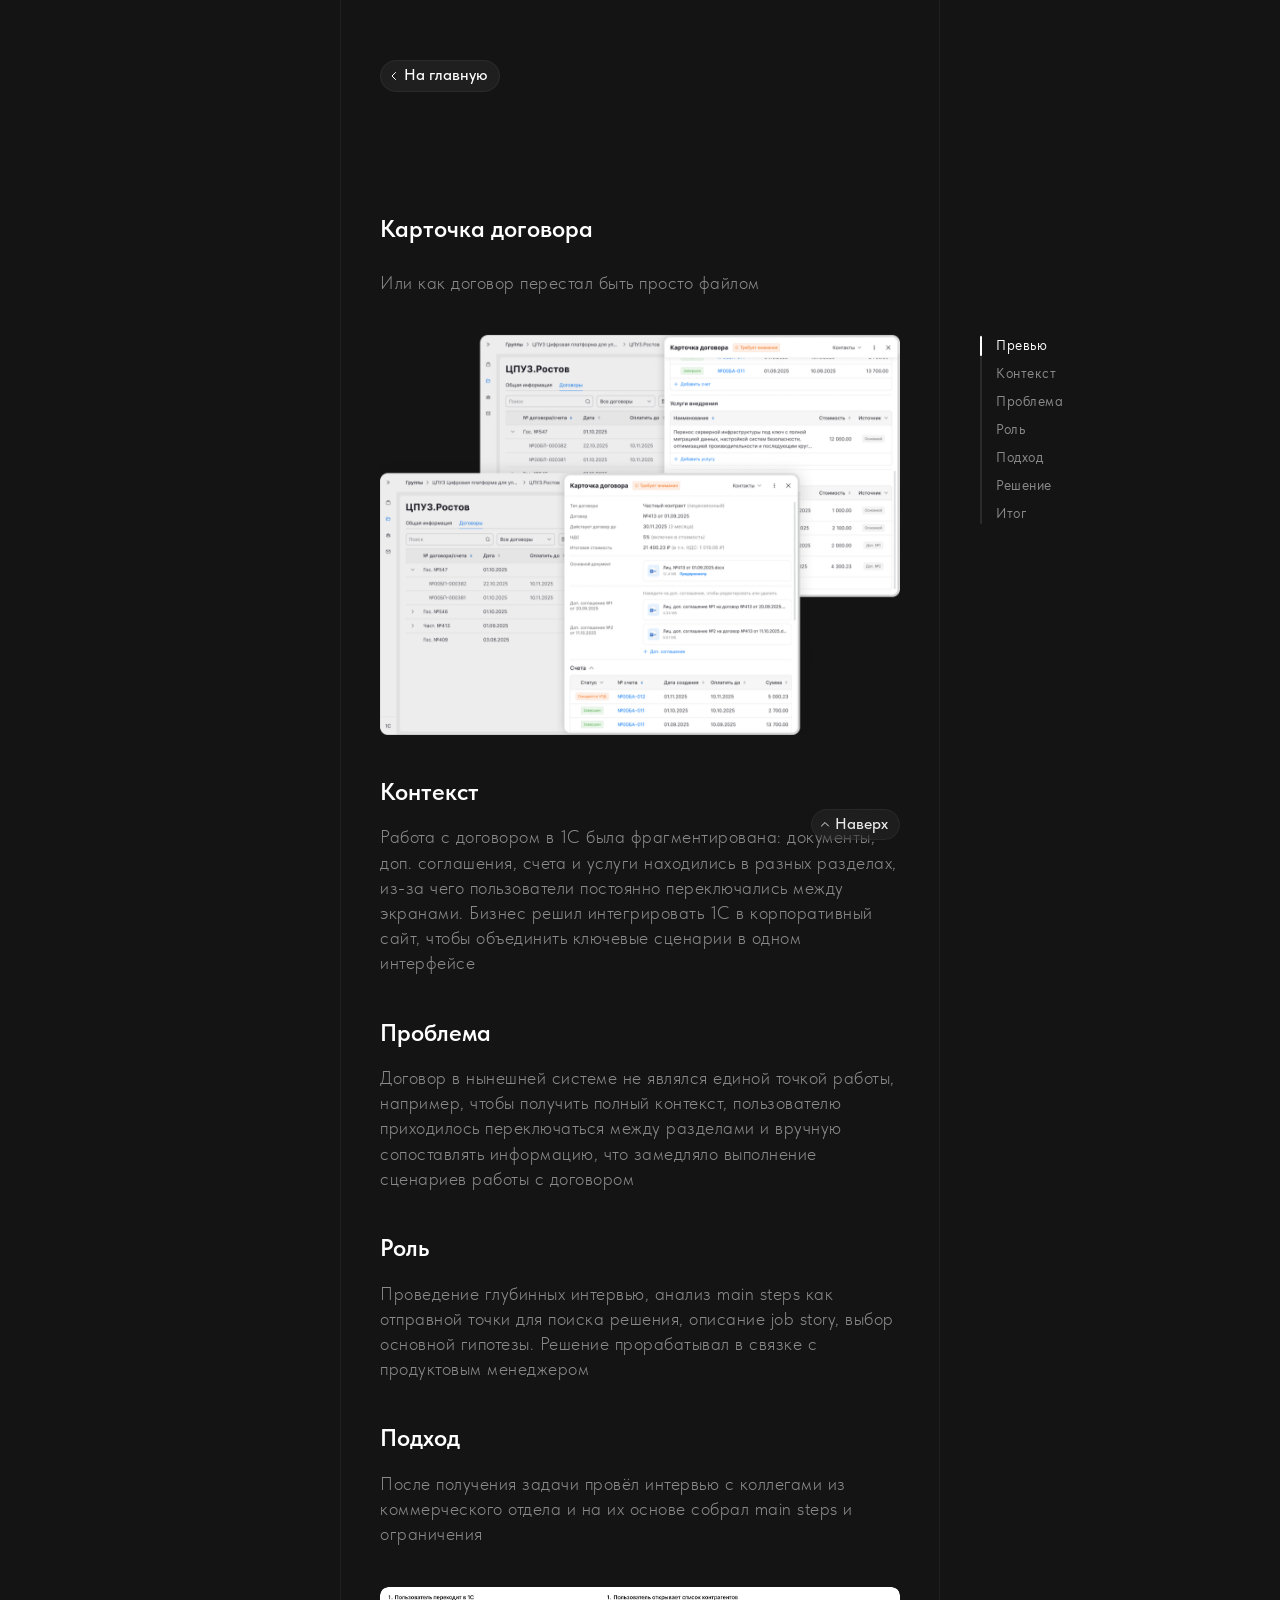
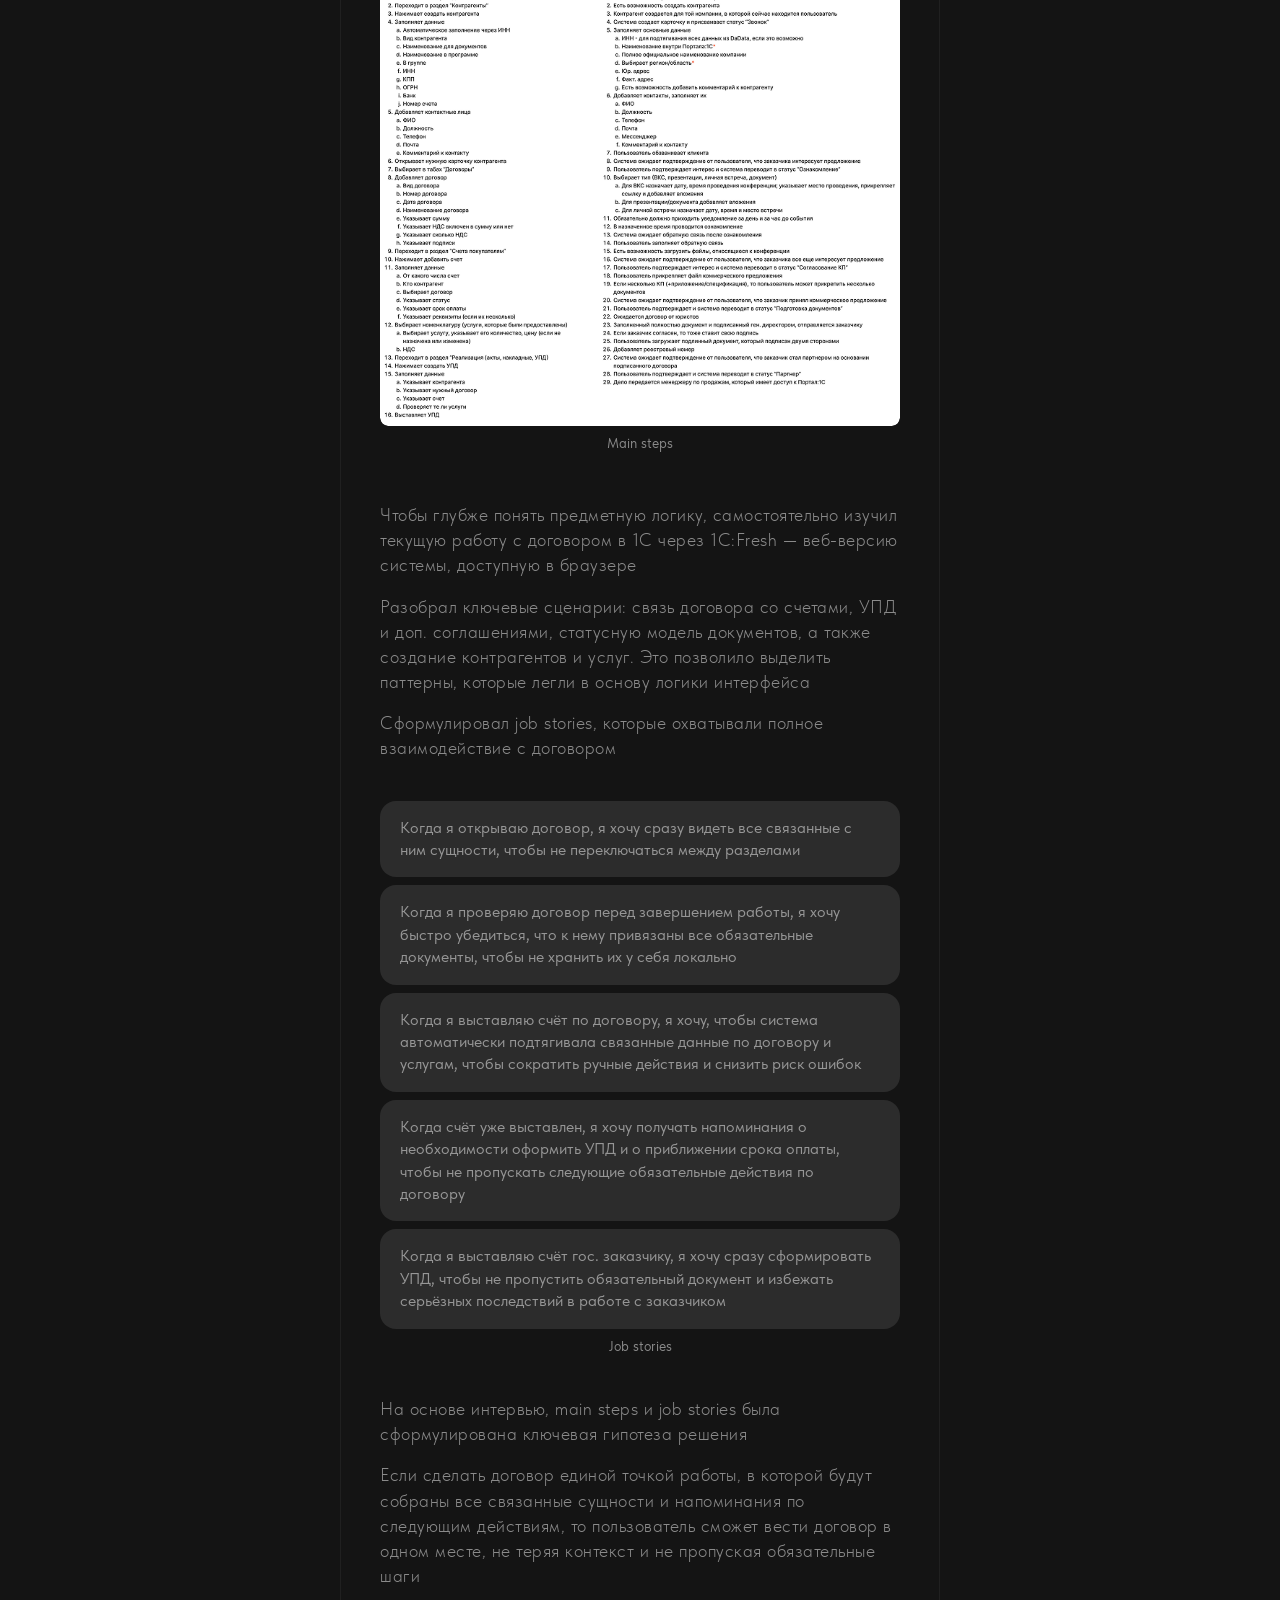
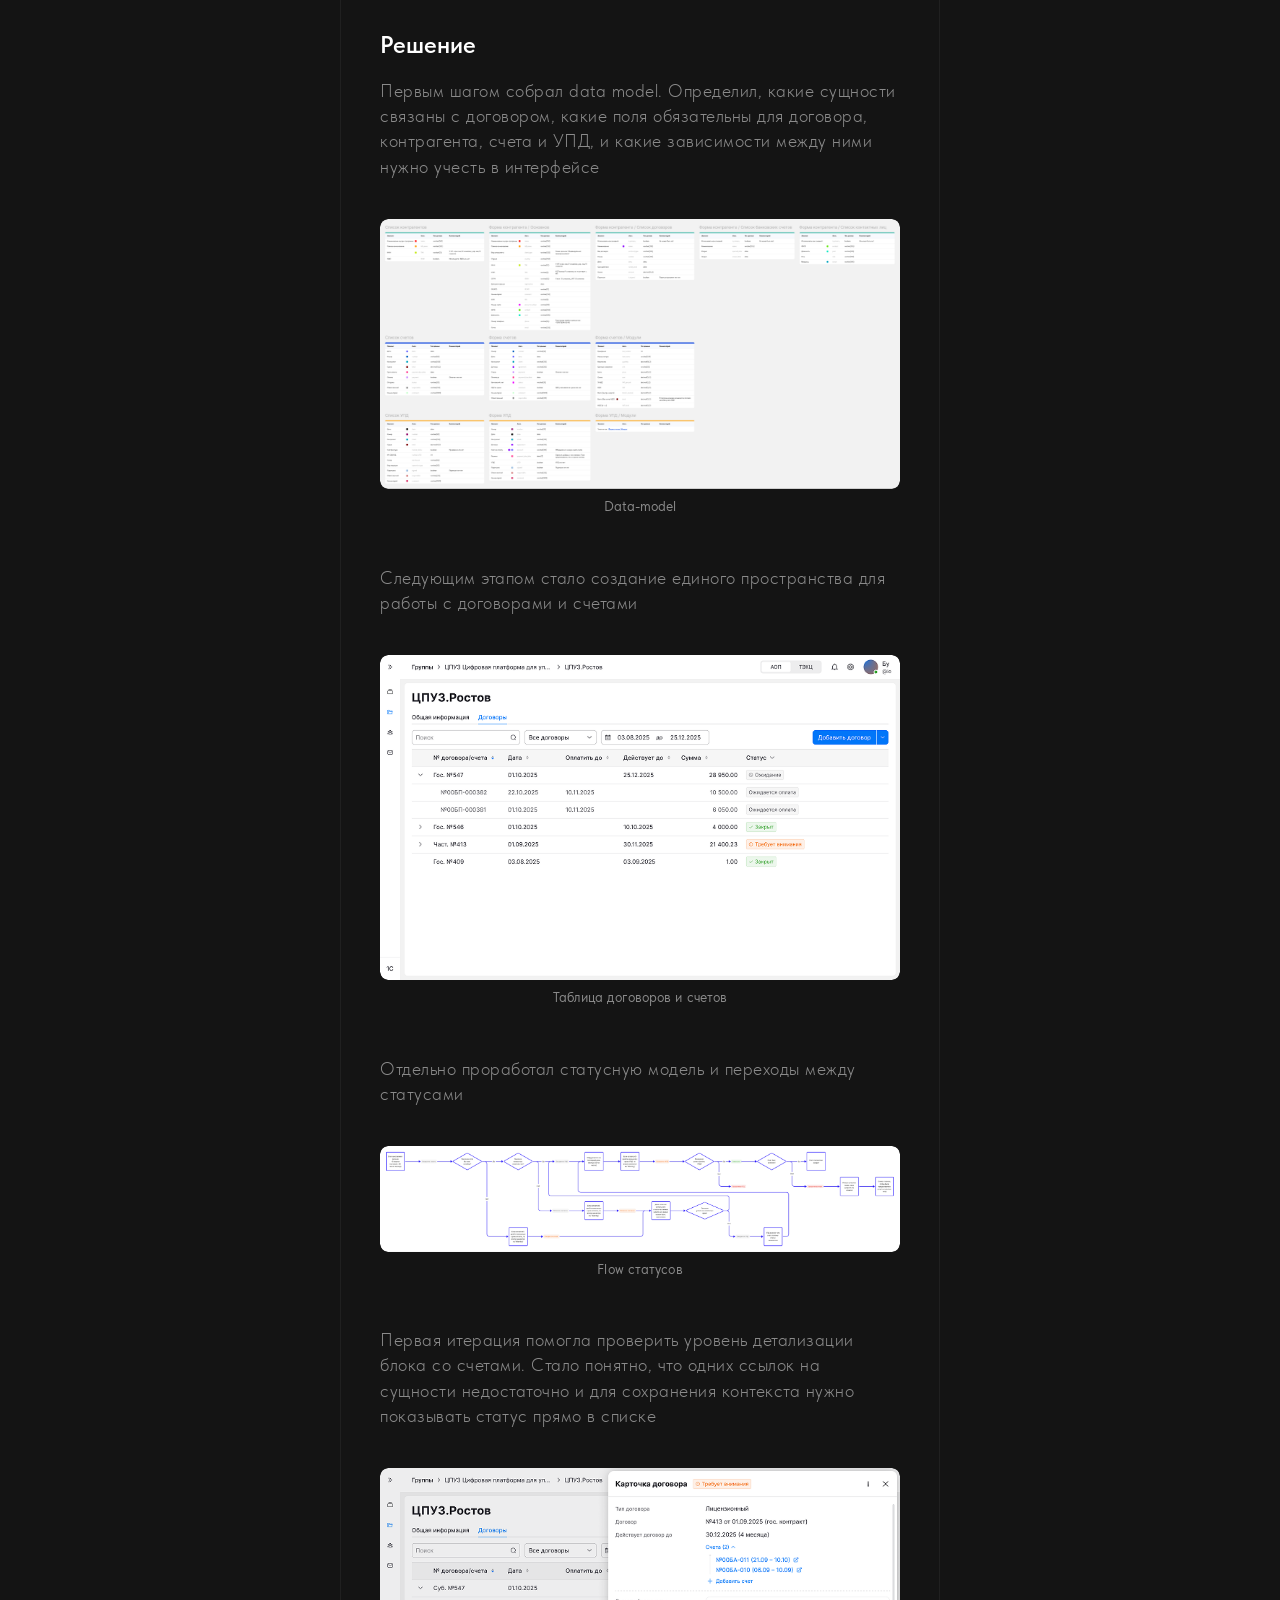
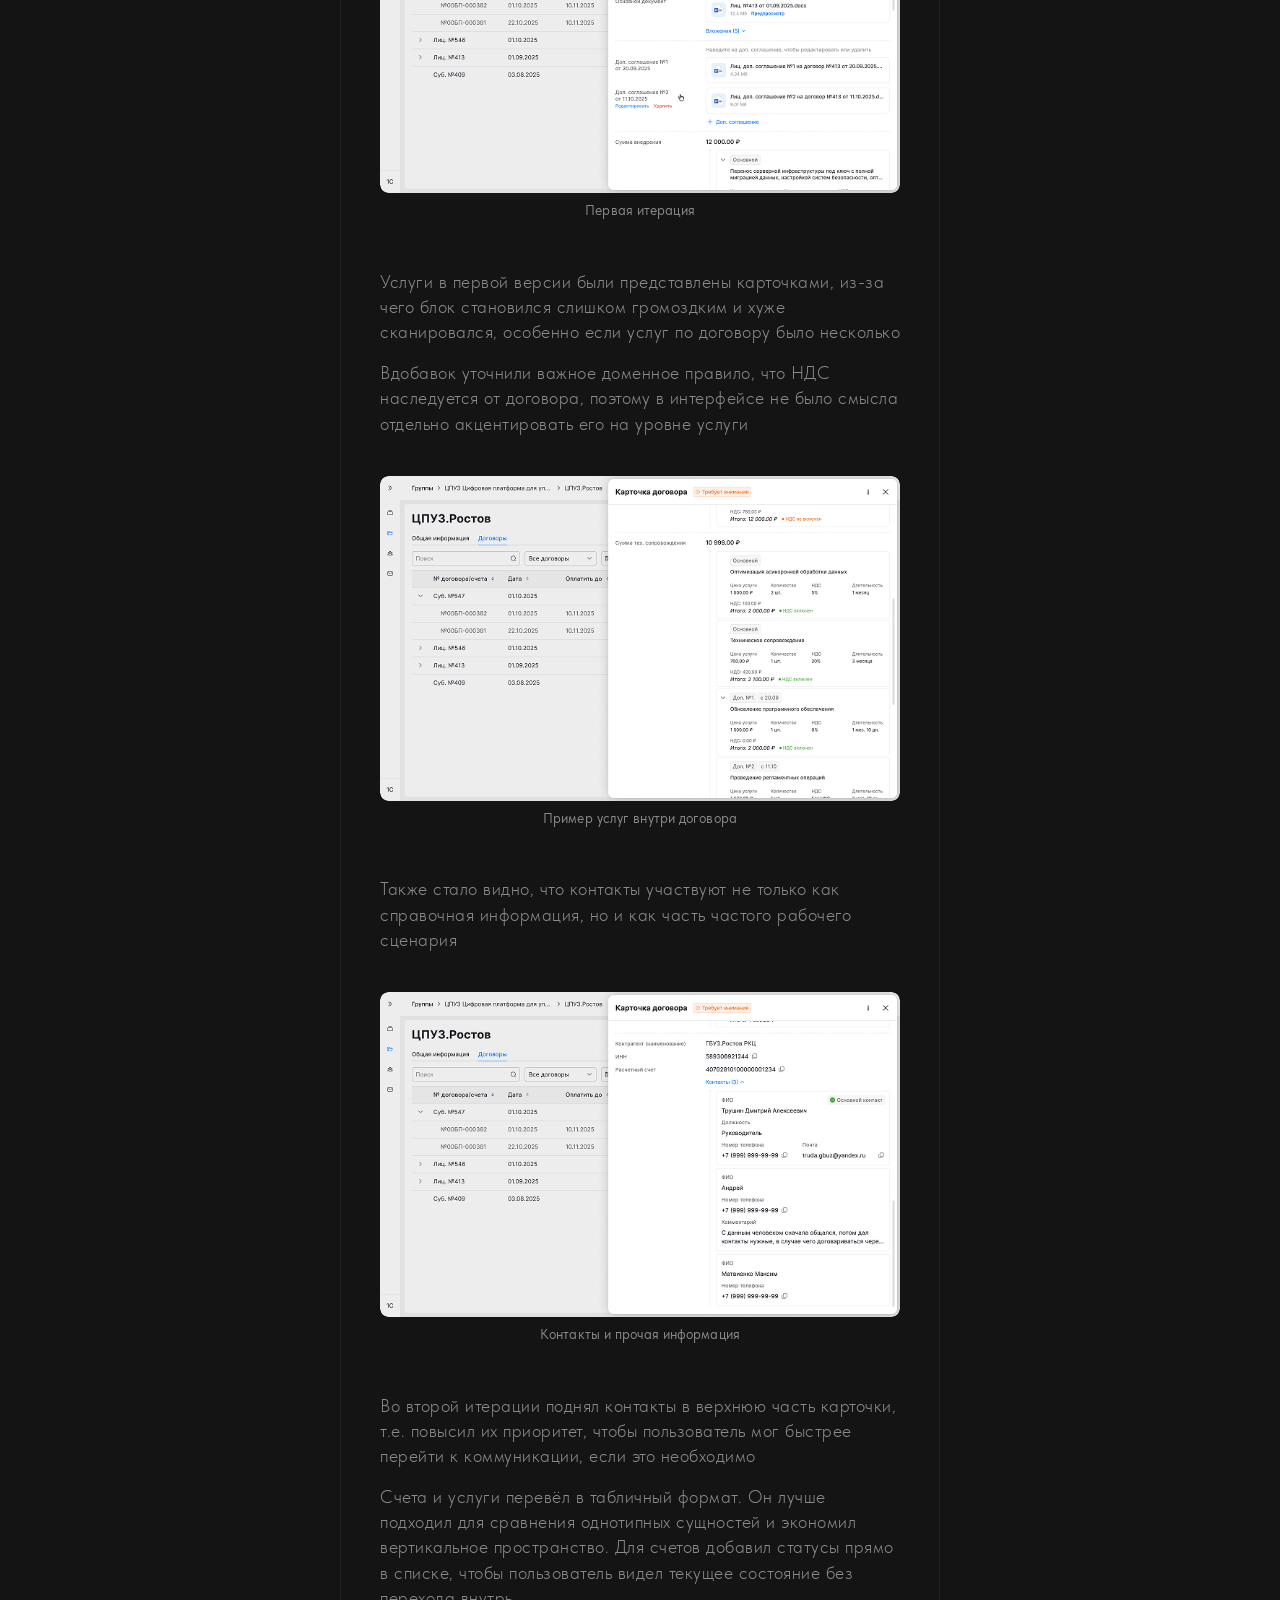
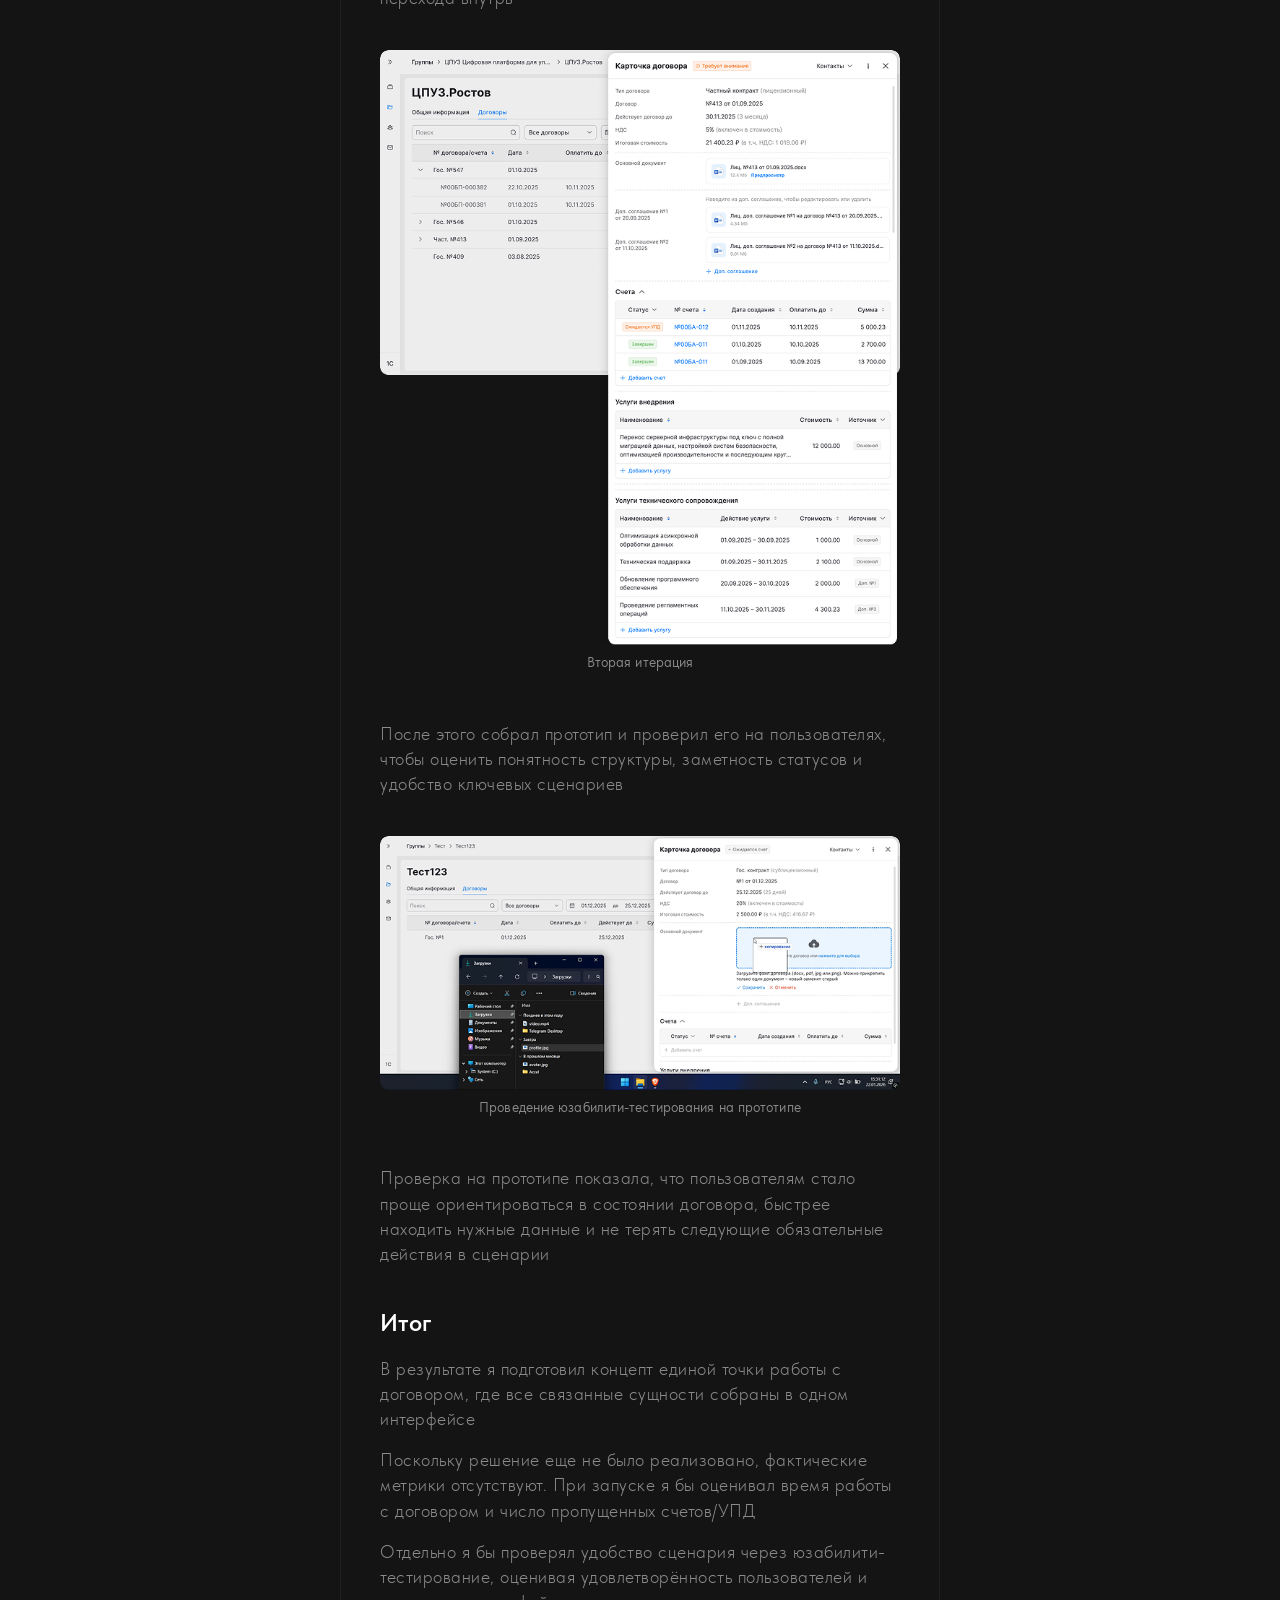
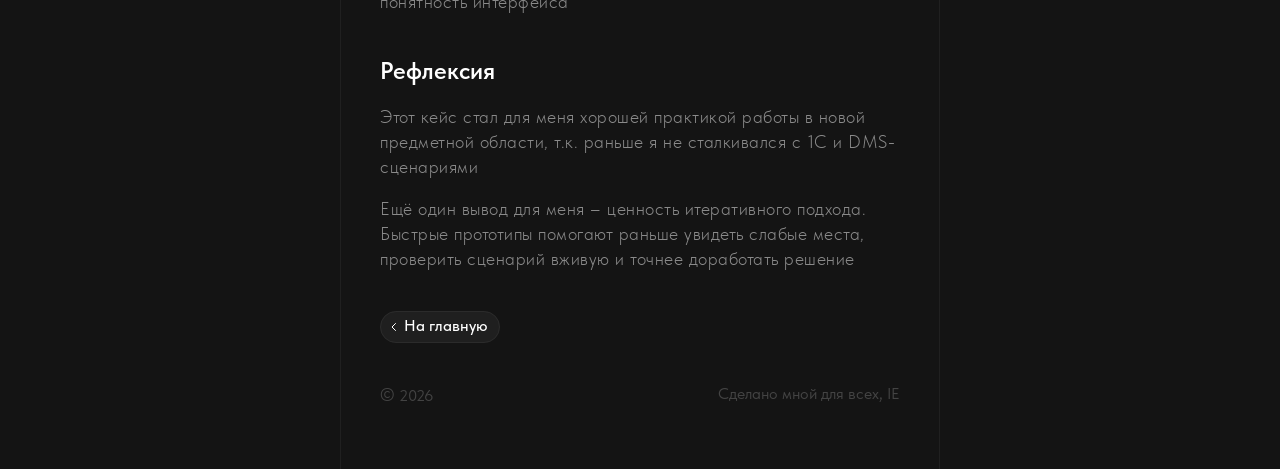
==== agreement-card.html @ df1cafaf "First commit v.1" ====
<!DOCTYPE html>
<html lang="ru">
  <head>
    <meta charset="UTF-8" />
    <meta name="viewport" content="width=device-width, initial-scale=1.0" />
    <title>Карточка договора</title>
    <link rel="icon" href="src/icons/favicon16.svg" type="image/svg+xml" />
    <link rel="stylesheet" href="styles.min.css" />
  </head>
  <body class="page story-builder">
    <main class="main anchor-top" id="agreement-card-top">
      <header class="header anim-load">
        <a href="./index.html?card=1#cards" class="back-button">
          <div class="back-button-icon">
            <img src="./src/icons/back.svg" alt="" width="12" height="12" />
          </div>
          <span class="back-button-text">На главную</span>
        </a>
      </header>
      <div class="story-content anim-load anim-delay-1">
        <h1 class="story-content__title">Карточка договора</h1>
        <p class="story-content__description">Или как договор перестал быть просто файлом</p>
      </div>
      <div
        class="preview-block anim-load anim-delay-2"
        data-full-src="./src/img/ac-preview@4x.png"
      >
        <img
          class="preview-block__image"
          src="./src/img/ac-preview.png"
          alt=""
          width="2340"
          height="1800"
          decoding="async"
          fetchpriority="high"
        >
      </div>
      <section class="story-section anchor-section anim-load anim-delay-3" id="ac-context">
        <h2 class="story-section__title">Контекст</h2>
        <p class="story-section__description">
          Работа с договором в 1С была фрагментирована: документы, доп. соглашения, счета и услуги находились в разных разделах, из-за чего пользователи постоянно переключались между экранами. Бизнес решил интегрировать 1С в корпоративный сайт, чтобы объединить ключевые сценарии в одном интерфейсе
        </p>
      </section>
      <section class="story-section anchor-section anim-load anim-delay-4" id="ac-problem">
        <h2 class="story-section__title">Проблема</h2>
        <p class="story-section__description">
          Договор в нынешней системе не являлся единой точкой работы, например, чтобы получить полный контекст, пользователю приходилось переключаться между разделами и вручную сопоставлять информацию, что замедляло выполнение сценариев работы с договором
        </p>
      </section>
      <section class="story-section anchor-section anim-load anim-delay-5" id="ac-role">
        <h2 class="story-section__title">Роль</h2>
        <p class="story-section__description">
          Проведение глубинных интервью, анализ main steps как отправной точки для поиска решения, описание job story, выбор основной гипотезы. Решение прорабатывал в связке с продуктовым менеджером
        </p>
      </section>
      <section class="story-section anchor-section anim-load anim-delay-6" id="ac-approach">
        <h2 class="story-section__title">Подход</h2>
        <p class="story-section__description">
          После получения задачи провёл интервью с коллегами из коммерческого отдела и на их основе собрал main steps и ограничения 
        </p>
      </section>
      <div
        class="image-block anim-load anim-delay-7"
        data-full-src="./src/img/ac-main-steps@4x.png"
      >
        <div class="image-block__container">
          <img
            class="image-block__image"
            src="./src/img/ac-main-steps.png"
            alt=""
            width="720"
            height="609"
            loading="lazy"
            decoding="async"
          >
        </div>
        <div class="image-block__caption">Main steps</div>
      </div>
      <section class="story-section">
        <p class="story-section__description">
          Чтобы глубже понять предметную логику, самостоятельно изучил текущую работу с договором в 1С через 1С:Fresh — веб-версию системы, доступную в браузере
        </p>
        <p class="story-section__description">
          Разобрал ключевые сценарии: связь договора со счетами, УПД и доп. соглашениями, статусную модель документов, а также создание контрагентов и услуг. Это позволило выделить паттерны, которые легли в основу логики интерфейса
        </p>
        <p class="story-section__description">
          Сформулировал job stories, которые охватывали полное взаимодействие с договором
        </p>
      </section>
      <div class="job-stories-list">
        <div class="job-stories-list__item">
          <div class="job-stories-list__text">Когда я открываю договор, я хочу сразу видеть все связанные с ним сущности, чтобы не переключаться между разделами</div>
        </div>
        <div class="job-stories-list__item">
          <div class="job-stories-list__text">Когда я проверяю договор перед завершением работы, я хочу быстро убедиться, что к нему привязаны все обязательные документы, чтобы не хранить их у себя локально</div>
        </div>
        <div class="job-stories-list__item">
          <div class="job-stories-list__text">Когда я выставляю счёт по договору, я хочу, чтобы система автоматически подтягивала связанные данные по договору и услугам, чтобы сократить ручные действия и снизить риск ошибок</div>
        </div>
        <div class="job-stories-list__item">
          <div class="job-stories-list__text">Когда счёт уже выставлен, я хочу получать напоминания о необходимости оформить УПД и о приближении срока оплаты, чтобы не пропускать следующие обязательные действия по договору</div>
        </div>
        <div class="job-stories-list__item">
          <div class="job-stories-list__text">Когда я выставляю счёт гос. заказчику, я хочу сразу сформировать УПД, чтобы не пропустить обязательный документ и избежать серьёзных последствий в работе с заказчиком</div>
        </div>
        <div class="job-stories-list__caption">Job stories</div>
      </div>
      <section class="story-section">
        <p class="story-section__description">
          На основе интервью, main steps и job stories была сформулирована ключевая гипотеза решения
        </p>
        <p class="story-section__description">
          Если сделать договор единой точкой работы, в которой будут собраны все связанные сущности и напоминания по следующим действиям, то пользователь сможет вести договор в одном месте, не теряя контекст и не пропуская обязательные шаги
        </p>
      </section>
      <section class="story-section anchor-section" id="ac-solution">
        <h2 class="story-section__title">Решение</h2>
        <p class="story-section__description">
          Первым шагом собрал data model. Определил, какие сущности связаны с договором, какие поля обязательны для договора, контрагента, счета и УПД, и какие зависимости между ними нужно учесть в интерфейсе
        </p>
      </section>
      <div
        class="image-block"
        data-full-src="./src/img/ac-data-model@4x.png"
      >
        <div class="image-block__container">
          <img
            class="image-block__image"
            src="./src/img/ac-data-model.png"
            alt=""
            width="2760"
            height="1436"
            loading="lazy"
            decoding="async"
          >
        </div>
        <div class="image-block__caption">Data-model</div>
      </div>
      <section class="story-section">
        <p class="story-section__description">
          Следующим этапом стало создание единого пространства для работы с договорами и счетами
        </p>
      </section>
      <div
        class="image-block"
        data-full-src="./src/img/ac-main-table@4x.png"
      >
        <div class="image-block__container">
          <img
            class="image-block__image"
            src="./src/img/ac-main-table.png"
            alt=""
            width="720"
            height="450"
            loading="lazy"
            decoding="async"
          >
        </div>
        <div class="image-block__caption">Таблица договоров и счетов</div>
      </div>
      <section class="story-section">
        <p class="story-section__description">
          Отдельно проработал статусную модель и переходы между статусами
        </p>
      </section>
      <div
        class="image-block"
        data-full-src="./src/img/ac-status@4x.png"
      >
        <div class="image-block__container">
          <img
            class="image-block__image"
            src="./src/img/ac-status.png"
            alt=""
            width="720"
            height="146"
            loading="lazy"
            decoding="async"
          >
        </div>
        <div class="image-block__caption">Flow статусов</div>
      </div>
      <section class="story-section">
        <p class="story-section__description">
          Первая итерация помогла проверить уровень детализации блока со счетами. Стало понятно, что одних ссылок на сущности недостаточно и для сохранения контекста нужно показывать статус прямо в списке
        </p>
      </section>
      <div
        class="image-block"
        data-full-src="./src/img/ac-first-ver@4x.png"
      >
        <div class="image-block__container">
          <img
            class="image-block__image"
            src="./src/img/ac-first-ver.png"
            alt=""
            width="720"
            height="450"
            loading="lazy"
            decoding="async"
          >
        </div>
        <div class="image-block__caption">Первая итерация</div>
      </div>
      <section class="story-section">
        <p class="story-section__description">
          Услуги в первой версии были представлены карточками, из-за чего блок становился слишком громоздким и хуже сканировался, особенно если услуг по договору было несколько
        </p>
        <p class="story-section__description">
          Вдобавок уточнили важное доменное правило, что НДС наследуется от договора, поэтому в интерфейсе не было смысла отдельно акцентировать его на уровне услуги
        </p>
      </section>
      <div
        class="image-block"
        data-full-src="./src/img/ac-example@4x.png"
      >
        <div class="image-block__container">
          <img
            class="image-block__image"
            src="./src/img/ac-example.png"
            alt=""
            width="720"
            height="450"
            loading="lazy"
            decoding="async"
          >
        </div>
        <div class="image-block__caption">Пример услуг внутри договора</div>
      </div>
      <section class="story-section">
        <p class="story-section__description">
          Также стало видно, что контакты участвуют не только как справочная информация, но и как часть частого рабочего сценария
        </p>
      </section>
      <div
        class="image-block"
        data-full-src="./src/img/ac-contact@4x.png"
      >
        <div class="image-block__container">
          <img
            class="image-block__image"
            src="./src/img/ac-contact.png"
            alt=""
            width="720"
            height="450"
            loading="lazy"
            decoding="async"
          >
        </div>
        <div class="image-block__caption">Контакты и прочая информация</div>
      </div>
      <section class="story-section">
        <p class="story-section__description">
          Во второй итерации поднял контакты в верхнюю часть карточки, т.е. повысил их приоритет, чтобы пользователь мог быстрее перейти к коммуникации, если это необходимо
        </p>
        <p class="story-section__description">
          Счета и услуги перевёл в табличный формат. Он лучше подходил для сравнения однотипных сущностей и экономил вертикальное пространство. Для счетов добавил статусы прямо в списке, чтобы пользователь видел текущее состояние без перехода внутрь
        </p>
      </section>
      <div
        class="image-block"
        data-full-src="./src/img/ac-new-ver@4x.png"
      >
        <div class="image-block__container">
          <img
            class="image-block__image"
            src="./src/img/ac-new-ver.png"
            alt=""
            width="720"
            height="824"
            loading="lazy"
            decoding="async"
          >
        </div>
        <div class="image-block__caption">Вторая итерация</div>
      </div>
      <section class="story-section">
        <p class="story-section__description">
          После этого собрал прототип и проверил его на пользователях, чтобы оценить понятность структуры, заметность статусов и удобство ключевых сценариев
        </p>
      </section>
      <div
        class="image-block"
        data-full-src="./src/img/ac-test@4x.png"
      >
        <div class="image-block__container">
          <img
            class="image-block__image"
            src="./src/img/ac-test.png"
            alt=""
            width="720"
            height="351"
            loading="lazy"
            decoding="async"
          >
        </div>
        <div class="image-block__caption">Проведение юзабилити-тестирования на прототипе</div>
      </div>
      <section class="story-section">
        <p class="story-section__description">
          Проверка на прототипе показала, что пользователям стало проще ориентироваться в состоянии договора, быстрее находить нужные данные и не терять следующие обязательные действия в сценарии
        </p>
      </section>
      <section class="story-section anchor-section" id="ac-result">
        <h2 class="story-section__title">Итог</h2>
        <p class="story-section__description">В результате я подготовил концепт единой точки работы с договором, где все связанные сущности собраны в одном интерфейсе</p>
        <p class="story-section__description">Поскольку решение еще не было реализовано, фактические метрики отсутствуют. При запуске я бы оценивал время работы с договором и число пропущенных счетов/УПД</p>
        <p class="story-section__description">Отдельно я бы проверял удобство сценария через юзабилити-тестирование, оценивая удовлетворённость пользователей и понятность интерфейса</p>
      </section>
      <section class="story-section anchor-section" id="ac-reflection">
        <h2 class="story-section__title">Рефлексия</h2>
        <p class="story-section__description">Этот кейс стал для меня хорошей практикой работы в новой предметной области, т.к. раньше я не сталкивался с 1С и DMS-сценариями</p>
        <p class="story-section__description">Ещё один вывод для меня – ценность итеративного подхода. Быстрые прототипы помогают раньше увидеть слабые места, проверить сценарий вживую и точнее доработать решение</p>
      </section>
      <div class="action-block">
        <a href="./index.html?card=1#cards" class="back-button">
          <div class="back-button-icon">
            <img src="./src/icons/back.svg" alt="" width="12" height="12" />
          </div>
          <span class="back-button-text">На главную</span>
        </a>
        <button class="back-button scroll-to-top" type="button">
          <div class="back-button-icon">
            <img src="./src/icons/up.svg" alt="" width="12" height="12" />
          </div>
          <span class="back-button-text">Наверх</span>
        </button>
      </div>
      <div class="footer">
        <div class="footer__year">
          <div class="footer__year-sign">©</div>
          <div class="footer__year-value">2026</div>
        </div>
        <div class="footer__note">Сделано мной для всех, IE</div>
      </div>
    </main>
    <nav
      class="page-anchor anim-load anim-delay-2"
      aria-label="Навигация по разделам"
      data-anchor-nav
    >
      <div class="page-anchor__line" aria-hidden="true"></div>
      <div class="page-anchor__active-line" aria-hidden="true"></div>
      <ul class="page-anchor__list">
        <li class="page-anchor__list-item">
          <a
            href="#agreement-card-top"
            class="page-anchor__item anchor-item-active"
            data-anchor-link
            data-target-id="agreement-card-top"
          >Превью</a>
        </li>
        <li class="page-anchor__list-item">
          <a
            href="#ac-context"
            class="page-anchor__item anchor-item"
            data-anchor-link
            data-target-id="ac-context"
          >Контекст</a>
        </li>
        <li class="page-anchor__list-item">
          <a
            href="#ac-problem"
            class="page-anchor__item anchor-item"
            data-anchor-link
            data-target-id="ac-problem"
          >Проблема</a>
        </li>
        <li class="page-anchor__list-item">
          <a
            href="#ac-role"
            class="page-anchor__item anchor-item"
            data-anchor-link
            data-target-id="ac-role"
          >Роль</a>
        </li>
        <li class="page-anchor__list-item">
          <a
            href="#ac-approach"
            class="page-anchor__item anchor-item"
            data-anchor-link
            data-target-id="ac-approach"
          >Подход</a>
        </li>
        <li class="page-anchor__list-item">
          <a
            href="#ac-solution"
            class="page-anchor__item anchor-item"
            data-anchor-link
            data-target-id="ac-solution"
          >Решение</a>
        </li>
        <li class="page-anchor__list-item">
          <a
            href="#ac-result"
            class="page-anchor__item anchor-item"
            data-anchor-link
            data-target-id="ac-result"
          >Итог</a>
        </li>
      </ul>
    </nav>
    <script src="script.min.js" defer></script>
  </body>
</html>
---- styles.min.css ----
@font-face{font-family:'Tilda Sans';src:url('./src/fonts/TildaSans-Light.woff2') format('woff2'),url('./src/fonts/TildaSans-Light.woff') format('woff');font-weight:300;font-style:normal;font-display:swap}@font-face{font-family:'Tilda Sans';src:url('./src/fonts/TildaSans-Regular.woff2') format('woff2'),url('./src/fonts/TildaSans-Regular.woff') format('woff');font-weight:400;font-style:normal;font-display:swap}@font-face{font-family:'Tilda Sans';src:url('./src/fonts/TildaSans-Medium.woff2') format('woff2'),url('./src/fonts/TildaSans-Medium.woff') format('woff');font-weight:500;font-style:normal;font-display:swap}@font-face{font-family:'Tilda Sans';src:url('./src/fonts/TildaSans-Semibold.woff2') format('woff2'),url('./src/fonts/TildaSans-Semibold.woff') format('woff');font-weight:600;font-style:normal;font-display:swap}*,::after,::before{margin:0;padding:0;box-sizing:border-box}body,html{width:100%;min-height:100%;overflow-x:hidden;font-family:'Tilda Sans',system-ui,-apple-system,BlinkMacSystemFont,'Segoe UI',sans-serif;background:#141414;color:#fff}.page{min-height:100vh;display:flex;flex-direction:column;align-items:center}.main{width:600px;max-width:100%;padding:60px 0;margin:0 auto;display:flex;flex-direction:column;gap:120px;box-shadow:inset 1px 0 0 rgba(255,255,255,.05),inset -1px 0 0 rgba(255,255,255,.05)}.header{width:100%;height:32px;padding:0 40px;display:flex;justify-content:space-between;align-items:center}.logo-wrapper{display:flex;align-items:center}.main-content{align-self:stretch;padding:0 40px;display:flex;flex-direction:column;justify-content:flex-start;align-items:flex-start;gap:48px}.main-content__text{align-self:stretch;display:flex;flex-direction:column;gap:24px}.main-content__title{align-self:stretch;display:flex;flex-direction:column;gap:8px}.main-content__greeting{align-self:stretch;color:rgba(255,255,255,.5);font-size:24px;line-height:1.4;word-wrap:break-word}.main-content__intro{align-self:stretch;font-size:24px;line-height:1.4;word-wrap:break-word}.main-content__intro-bold{color:#fff;font-weight:600}.main-content__intro-light{color:rgba(255,255,255,.5);font-weight:400}.main-content__description{align-self:stretch;color:rgba(255,255,255,.5);font-size:18px;line-height:1.4;letter-spacing:.6px;word-wrap:break-word;font-weight:400}.main-content__availability{position:relative;display:inline-flex;justify-content:flex-start;align-items:center;gap:12px;padding:12px 16px;border-radius:100px;background:linear-gradient(#141414,#141414) padding-box,linear-gradient(50deg,rgba(0,152,101,.8) 0,rgba(255,255,255,.1) 50%) border-box;border:1px solid transparent}.main-content__status{display:flex;justify-content:flex-start;align-items:center;gap:8px}.main-content__lead{width:20px;height:20px;padding:1px 0 0 .7px;display:inline-flex;justify-content:center;align-items:center;border-radius:100px;background:#009865;box-shadow:0 0 4px 4px rgba(0,152,101,.25);overflow:hidden}.main-content__container{display:flex;justify-content:center;align-items:center;gap:8px}.main-content__availability-text{color:rgba(255,255,255,.5);font-size:16px;font-weight:500;line-height:1.4}.main-content__divider{width:1px;height:24px;background:#fff;opacity:.05}.main-content__link{color:rgba(255,255,255,.8);font-size:16px;font-weight:500;line-height:1.4;text-decoration:none;cursor:pointer;transition:color .3s}.main-content__link:hover{color:#fff}.main-content__link:active{color:rgba(255,255,255,.5)}.card-container{align-self:stretch;height:auto;position:relative;padding:0 40px;scroll-margin-top:60px;touch-action:pan-y}.card-item{position:absolute;border-radius:16px;user-select:none;-webkit-user-drag:none;top:0;left:0;transform-origin:top left;background-position:center;background-repeat:no-repeat;background-size:cover;transition:transform .4s cubic-bezier(.65, 0, .35, 1),left .4s cubic-bezier(.65, 0, .35, 1),top .4s cubic-bezier(.65, 0, .35, 1),width .4s cubic-bezier(.65, 0, .35, 1),height .4s cubic-bezier(.65, 0, .35, 1);cursor:default}.card-container.is-swiping .card-item{transition:none}.card-item--1{z-index:4}.card-item--2{z-index:3}.card-item--3{z-index:2}.card-item--4{z-index:1;width:433.01px;height:433.01px;left:calc(40px + 520px - 433.01px - 137.03px);top:10.05px;transform:rotate(13deg);background-image:url('./src/img/card-item--4.png')}.card-item--3{width:460.98px;height:460.98px;left:calc(40px + 520px - 460.98px - 229.29px);top:4.27px;transform:rotate(8deg);background-image:url('./src/img/card-item--3.png')}.card-item--2{width:488.27px;height:488.27px;left:calc(40px + 520px - 488.27px - 320.82px);top:2.59px;transform:rotate(4deg);background-image:url('./src/img/card-item--2.png')}.card-item--1{width:520px;height:520px;left:40px;top:0;background-image:url('./src/img/card-item--1.png')}.card-item[style*="pointer-events: auto"]{cursor:pointer}.card-container:hover .card-item{cursor:grab}.card-container:active .card-item{cursor:grabbing}.work-list{align-self:stretch;padding:0 40px;display:flex;flex-direction:column}.work-list__title{align-self:stretch;padding:24px 0;display:flex;justify-content:center;align-items:center;gap:8px}.work-list__title-text{flex:1 1 0;color:rgba(255,255,255,.5);font-size:16px;line-height:1.4}.work-list__item{align-self:stretch;padding:16px 0;display:flex;flex-direction:column;border-top:1px solid rgba(255,255,255,.03);transition:.3s cubic-bezier(.65, 0, .35, 1)}.work-list__item:last-child{border-bottom:1px solid rgba(255,255,255,.03)}.work-list__item-header{align-self:stretch;display:flex;justify-content:flex-start;align-items:flex-start;gap:24px;cursor:pointer;transition:.3s cubic-bezier(.65, 0, .35, 1)}.work-list__left-side{flex:1 1 0;display:flex;justify-content:flex-start;align-items:flex-start;gap:12px}.work-list__date{width:130px;color:rgba(255,255,255,.5);font-size:16px;line-height:1.4;transition:color .3s cubic-bezier(.65, 0, .35, 1)}.work-list__item-header:hover .work-list__date{color:#fff}.work-list__company{flex:1 1 0;color:#fff;font-size:16px;font-weight:600;line-height:1.4}.work-list__action{display:flex;justify-content:flex-start;align-items:center;gap:8px}.work-list__position{padding-bottom:2px;color:rgba(255,255,255,.5);font-size:16px;line-height:1.4;transition:color .3s cubic-bezier(.65, 0, .35, 1)}.work-list__position-suffix{display:inline}.work-list__item-header:hover .work-list__position{color:#fff}.work-list__toggle{display:flex;align-items:center;justify-content:center;width:16px;height:16px;padding:0;border:none;background:0 0;cursor:pointer;transition:transform .3s cubic-bezier(.65, 0, .35, 1);-webkit-tap-highlight-color:transparent}.work-list__toggle svg{display:block;width:100%;height:100%}.work-list__toggle svg path{stroke:rgba(255,255,255,0.5);transition:stroke .3s cubic-bezier(.65, 0, .35, 1)}.work-list__item-header:hover .work-list__toggle svg path,.work-list__item.expanded .work-list__item-header:hover .work-list__toggle svg path{stroke:#ffffff}.work-list__item.expanded .work-list__toggle{transform:rotate(45deg)}.work-list__item-content{align-self:stretch;display:grid;grid-template-rows:0fr;opacity:0;padding-top:0;transition:grid-template-rows .4s cubic-bezier(.65, 0, .35, 1),padding-top .4s cubic-bezier(.65, 0, .35, 1),opacity .4s cubic-bezier(.65, 0, .35, 1)}.work-list__item-content>*{overflow:hidden}.work-list__item.expanded .work-list__item-content{grid-template-rows:1fr;opacity:1;padding-top:12px}.work-list__description{margin:0;color:rgba(255,255,255,.5);font-size:16px;line-height:1.4;letter-spacing:.1px;font-weight:300}.link{align-self:stretch;padding:0 40px;display:flex;flex-direction:column;gap:48px}.link-text{align-self:stretch;display:flex;flex-direction:column;gap:24px}.link-text-main{margin:0;font-size:24px;font-weight:600;line-height:1.4;word-wrap:break-word}.link-text-main--white{color:#fff}.link-text-main--muted{color:rgba(255,255,255,.5)}.link-text-sub{margin:0;max-width:520px;color:rgba(255,255,255,.5);font-size:18px;font-weight:400;line-height:1.4;letter-spacing:.5px;word-wrap:break-word}.link-actions{display:inline-flex;align-items:flex-start;flex-wrap:wrap;gap:8px}.back-button,.link-button{border-radius:100px;background:rgba(255,255,255,.05);outline:rgba(255,255,255,.05) solid 1px;outline-offset:-1px;text-decoration:none;cursor:pointer;transition:background .2s}.link-button{height:48px;display:inline-flex;align-items:center;gap:8px;padding:0 16px;border:none;box-shadow:none}.back-button:hover,.link-button:hover{background:rgba(255,255,255,.1)}.back-button:active,.link-button:active{background:rgba(255,255,255,.2)}.link-button:focus-visible{outline:#ffffff solid 2px;outline-offset:2px;border-radius:100px}.back-button-text,.link-button-text{color:#fff;font-size:16px;font-family:'Tilda Sans',system-ui,-apple-system,BlinkMacSystemFont,'Segoe UI',sans-serif;font-weight:500;line-height:1.4;white-space:nowrap}.link-button-text{padding-top:1px;transition:opacity .3s,transform .3s}.link-button-icon{width:16px;height:16px;display:flex}.link-button:first-child .link-button-icon img{transform:translateX(-1px)}.link-button-icon img{width:100%;height:100%;transition:opacity .3s,transform .3s;opacity:1;transform:translateX(0) scale(1)}.footer{align-self:stretch;padding:0 40px;display:inline-flex;justify-content:space-between;align-items:flex-start}.footer__year{display:flex;justify-content:flex-start;align-items:center;gap:4px}.footer__note,.footer__year-sign,.footer__year-value{color:rgba(255,255,255,.2);font-size:16px;font-weight:400;line-height:1.4;word-wrap:break-word}.footer__year-sign{padding-bottom:3px}.slide-out-right{opacity:0;transform:translateX(8px)}.slide-in-left{opacity:1;transform:translateX(0)}.zoom-out{opacity:0;transform:scale(.7)}.zoom-in{opacity:1;transform:scale(1)}.link-button-icon img.zoom-out{animation:.3s cubic-bezier(.4,0,1,1) forwards zoomOut}.link-button-icon img.zoom-in{animation:.3s cubic-bezier(0,.6,.2,1) forwards zoomIn}@keyframes zoomOut{from{opacity:1;transform:scale(1)}to{opacity:0;transform:scale(.7)}}@keyframes zoomIn{from{opacity:0;transform:scale(.7)}to{opacity:1;transform:scale(1)}}@keyframes fadeInUp{from{opacity:0;transform:translateY(40px)}to{opacity:1;transform:translateY(0)}}.anim-load{opacity:0;animation-name:fadeInUp;animation-duration:.4s;animation-timing-function:cubic-bezier(0.65,0,0.35,1);animation-fill-mode:forwards}.anim-delay-1{animation-delay:50ms}.anim-delay-2{animation-delay:.1s}.anim-delay-3{animation-delay:.15s}.anim-delay-4{animation-delay:.2s}.anim-delay-5{animation-delay:.25s}.anim-delay-6{animation-delay:.3s}.anim-delay-7{animation-delay:.35s}body.no-anim .anim-load{animation:none!important;opacity:1!important;transform:none!important}.story-builder .main{gap:40px}.anchor-section,.anchor-top{scroll-margin-top:96px}.page-anchor{position:fixed;top:335px;left:calc(50% + 340px);display:flex;justify-content:flex-start;align-items:flex-start;z-index:90}.page-anchor__list{width:100px;display:flex;flex-direction:column;align-items:flex-start;gap:7px;list-style:none;position:relative}.page-anchor__list-item{width:100%}.page-anchor__active-line,.page-anchor__line{position:absolute;top:0;left:0;width:2px;border-radius:999px;pointer-events:none}.page-anchor__line{height:100%;background:rgba(255,255,255,.1)}.page-anchor__active-line{height:22px;background:#fff;transition:transform .2s,height .2s}.page-anchor__item{width:100%;min-height:20px;padding-left:16px;display:inline-flex;justify-content:flex-start;align-items:flex-start;color:rgba(255,255,255,.5);font-size:14px;font-weight:400;line-height:1.4;letter-spacing:.5px;text-decoration:none;word-wrap:break-word;transition:color .2s}.page-anchor__item:hover{color:rgba(255,255,255,.8)}.page-anchor__item:focus-visible{outline:rgba(255,255,255,.25) solid 2px;outline-offset:4px;border-radius:4px}.anchor-item-active{color:#fff}.anchor-item{color:rgba(255,255,255,.5)}.back-button{padding:4px 12px 4px 8px;display:inline-flex;justify-content:flex-start;align-items:center;gap:4px}.back-button-icon{width:12px;height:12px;display:flex;justify-content:center;align-items:center}.back-button-text{padding-bottom:1px}.story-content{align-self:stretch;padding:80px 40px 0;display:flex;flex-direction:column;gap:24px}.story-content__title,.story-section__title{align-self:stretch;color:#fff;font-size:24px;font-weight:600;line-height:1.4;word-wrap:break-word}.story-content__description,.story-section__description{align-self:stretch;color:rgba(255,255,255,.5);font-size:18px;font-weight:300;line-height:1.4;word-wrap:break-word;letter-spacing:.5px}.image-block{align-self:stretch;padding-left:40px;padding-right:40px;padding-bottom:8px;display:inline-flex;flex-direction:column;justify-content:flex-start;align-items:flex-start;gap:8px;cursor:zoom-in}.image-block:last-child{padding-bottom:0}.image-block__container{align-self:stretch;position:relative;border-radius:8px;overflow:hidden}.image-block__image,.image-block__video{display:block;width:100%;height:auto;border-radius:8px}.image-block__video{background:#000}.image-block__caption{align-self:stretch;text-align:center;letter-spacing:.1px;color:rgba(255,255,255,.5);font-size:14px;font-weight:400;line-height:1.4;word-wrap:break-word}.preview-block{align-self:stretch;padding-left:40px;padding-right:40px;display:inline-flex;flex-direction:column;justify-content:flex-start;align-items:center;gap:8px;cursor:zoom-in}.preview-block__image{width:520px;height:auto;max-width:100%;display:block}.image-modal{position:fixed;inset:0;padding:40px;display:flex;align-items:center;justify-content:center;opacity:0;visibility:hidden;pointer-events:none;transition:opacity .2s,visibility 0s linear .2s;z-index:999}.image-modal.is-active{opacity:1;visibility:visible;pointer-events:auto;transition:opacity .2s}.image-modal__overlay{position:absolute;inset:0;background:rgba(0,0,0,.6);backdrop-filter:blur(10px)}.image-modal__close{position:fixed;z-index:1;padding:4px;display:inline-flex;justify-content:flex-start;align-items:center;gap:4px;background:rgba(255,255,255,0);border:0;border-radius:100px;cursor:pointer;opacity:0;visibility:hidden;pointer-events:none;transition:opacity .15s,visibility 0s linear .15s}.image-modal__close.is-ready{opacity:1;visibility:visible;pointer-events:auto;transition:opacity .15s,visibility linear}.image-modal__close svg{display:block}.image-modal__image{position:relative;margin:0;padding:0;height:auto;width:auto;max-width:calc(100vw - 112px);max-height:calc(100vh - 80px);object-fit:contain;background:0 0;border-radius:0;box-shadow:none}.image-modal__video{display:none;position:relative;margin:0;padding:0;width:auto;max-width:calc(100vw - 112px);max-height:calc(100vh - 80px);background:#000}.image-modal--image .image-modal__image{display:block}.image-modal--video .image-modal__image{display:none}.image-modal--video .image-modal__video{display:block}body.image-modal-open,html.image-modal-open{overflow:hidden}body.image-modal-open .main{filter:blur(10px);pointer-events:none}body.image-modal-open .page-anchor,body.image-modal-open .scroll-to-top{opacity:0!important;visibility:hidden!important;pointer-events:none!important}body.image-modal-open{touch-action:none}.story-section{align-self:stretch;padding:0 40px;display:flex;flex-direction:column;justify-content:flex-start;align-items:flex-start;gap:16px}.white-selection{color:#fff}.job-stories-list{align-self:stretch;padding-left:40px;padding-right:40px;display:inline-flex;flex-direction:column;justify-content:flex-start;align-items:flex-start;gap:8px}.job-stories-list__item{align-self:stretch;padding:16px 20px;display:inline-flex;justify-content:center;align-items:center;gap:8px;background:rgba(255,255,255,.1);border-radius:16px;overflow:hidden}.job-stories-list__text{flex:1 1 0;color:rgba(255,255,255,.5);font-size:16px;font-weight:400;line-height:1.4;word-wrap:break-word}.job-stories-list__caption{align-self:stretch;text-align:center;color:rgba(255,255,255,.5);font-size:14px;font-weight:400;line-height:1.4;word-wrap:break-word}.stat-block{align-self:stretch;padding:0 40px;display:grid;grid-template-columns:180px 1fr;grid-template-rows:auto auto;gap:8px}.stat-card{padding:16px;overflow:hidden;border-radius:16px;display:flex;flex-direction:column;justify-content:space-between;align-items:flex-start;height:100px;background-position:center;background-size:cover;background-repeat:no-repeat;position:relative}.stat-card--col-span{grid-row:span 2;justify-content:flex-start;height:auto}.stat-card__value{align-self:stretch;color:#fff;font-size:18px;font-weight:400;line-height:1.4;word-wrap:break-word}.stat-card__caption{align-self:stretch;color:rgba(255,255,255,.8);font-size:14px;font-weight:400;line-height:1.4}.stat-card--1{background-image:url('./src/img/bg-card-1.png')}.stat-card--2{background-image:url('./src/img/bg-card-2.png')}.stat-card--3{background-image:url('./src/img/bg-card-3.png')}body.no-transition .card-item{transition:none!important}.action-block .scroll-to-top{border:none;opacity:0;visibility:hidden;backdrop-filter:blur(16px);-webkit-backdrop-filter:blur(16px);mix-blend-mode:difference;transition:opacity .3s,visibility 0s linear .3s}.action-block .scroll-to-top.visible{opacity:1;visibility:visible;transition:opacity .3s,visibility linear}.action-block{min-height:32px;align-self:stretch;padding:0 40px;display:flex;align-items:center;position:relative;justify-content:space-between}.scroll-to-top.fixed{position:fixed;bottom:60px;z-index:99}@media (max-width:959.98px){.page-anchor{display:none}}@media (max-width:599.98px){.work-list__position-suffix{display:none!important}.page:not(.story-builder) .footer,.page:not(.story-builder) .header,.page:not(.story-builder) .link,.page:not(.story-builder) .main-content,.page:not(.story-builder) .work-list,.story-builder .action-block,.story-builder .footer,.story-builder .header,.story-builder .stat-block,.story-builder .story-section{padding-left:16px;padding-right:16px}.story-builder .story-content{padding:80px 16px 0}.story-builder .image-block,.story-builder .job-stories-list,.story-builder .preview-block{padding-left:16px;padding-right:16px}.story-builder .image-modal{padding:16px}.story-builder .image-modal__image,.story-builder .image-modal__video{max-width:calc(100vw - 112px);max-height:calc(100vh - 32px)}.story-builder .scroll-to-top.fixed{left:auto!important;right:16px!important}}@media (max-width:450px){.story-builder .stat-block{grid-template-columns:1fr;grid-template-rows:auto}.story-builder .stat-card--col-span{grid-row:auto}.story-builder .stat-card--1{order:1}.story-builder .stat-card--3{order:2}.story-builder .stat-card--2{order:3}}
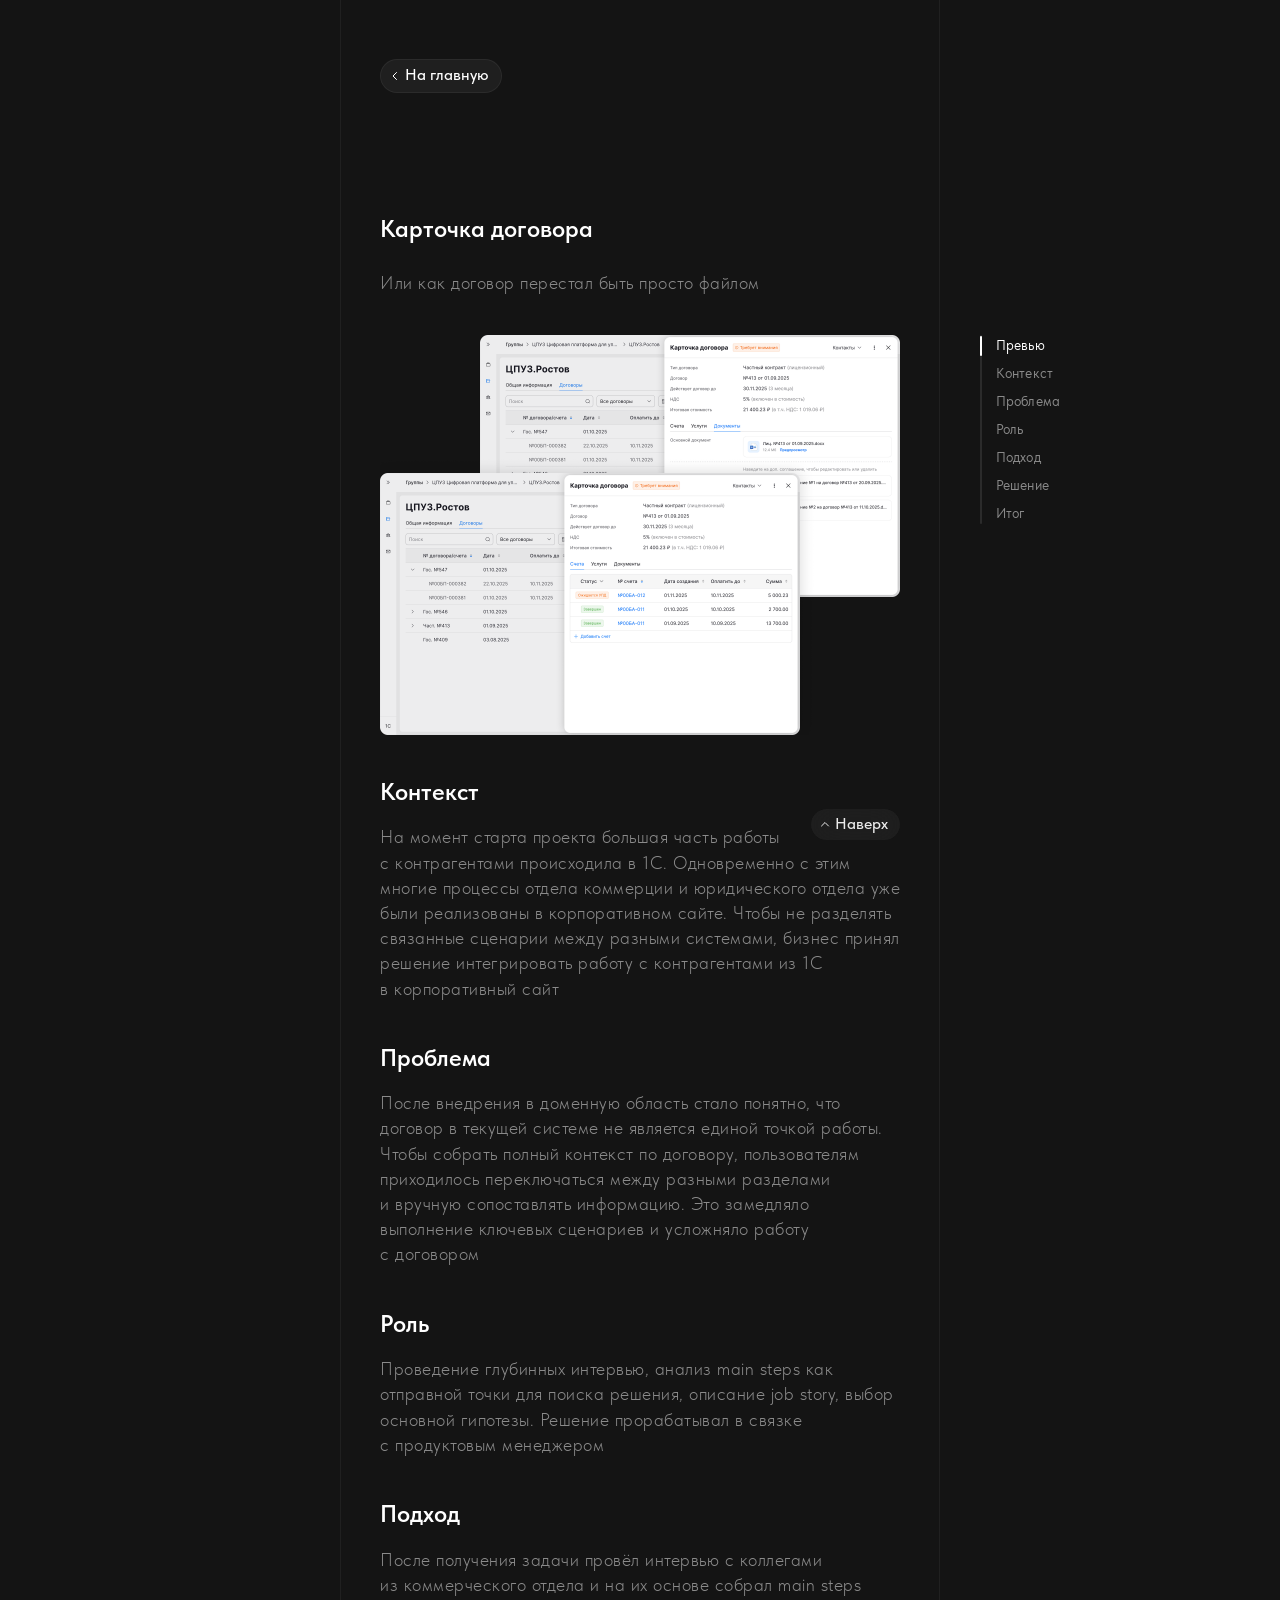
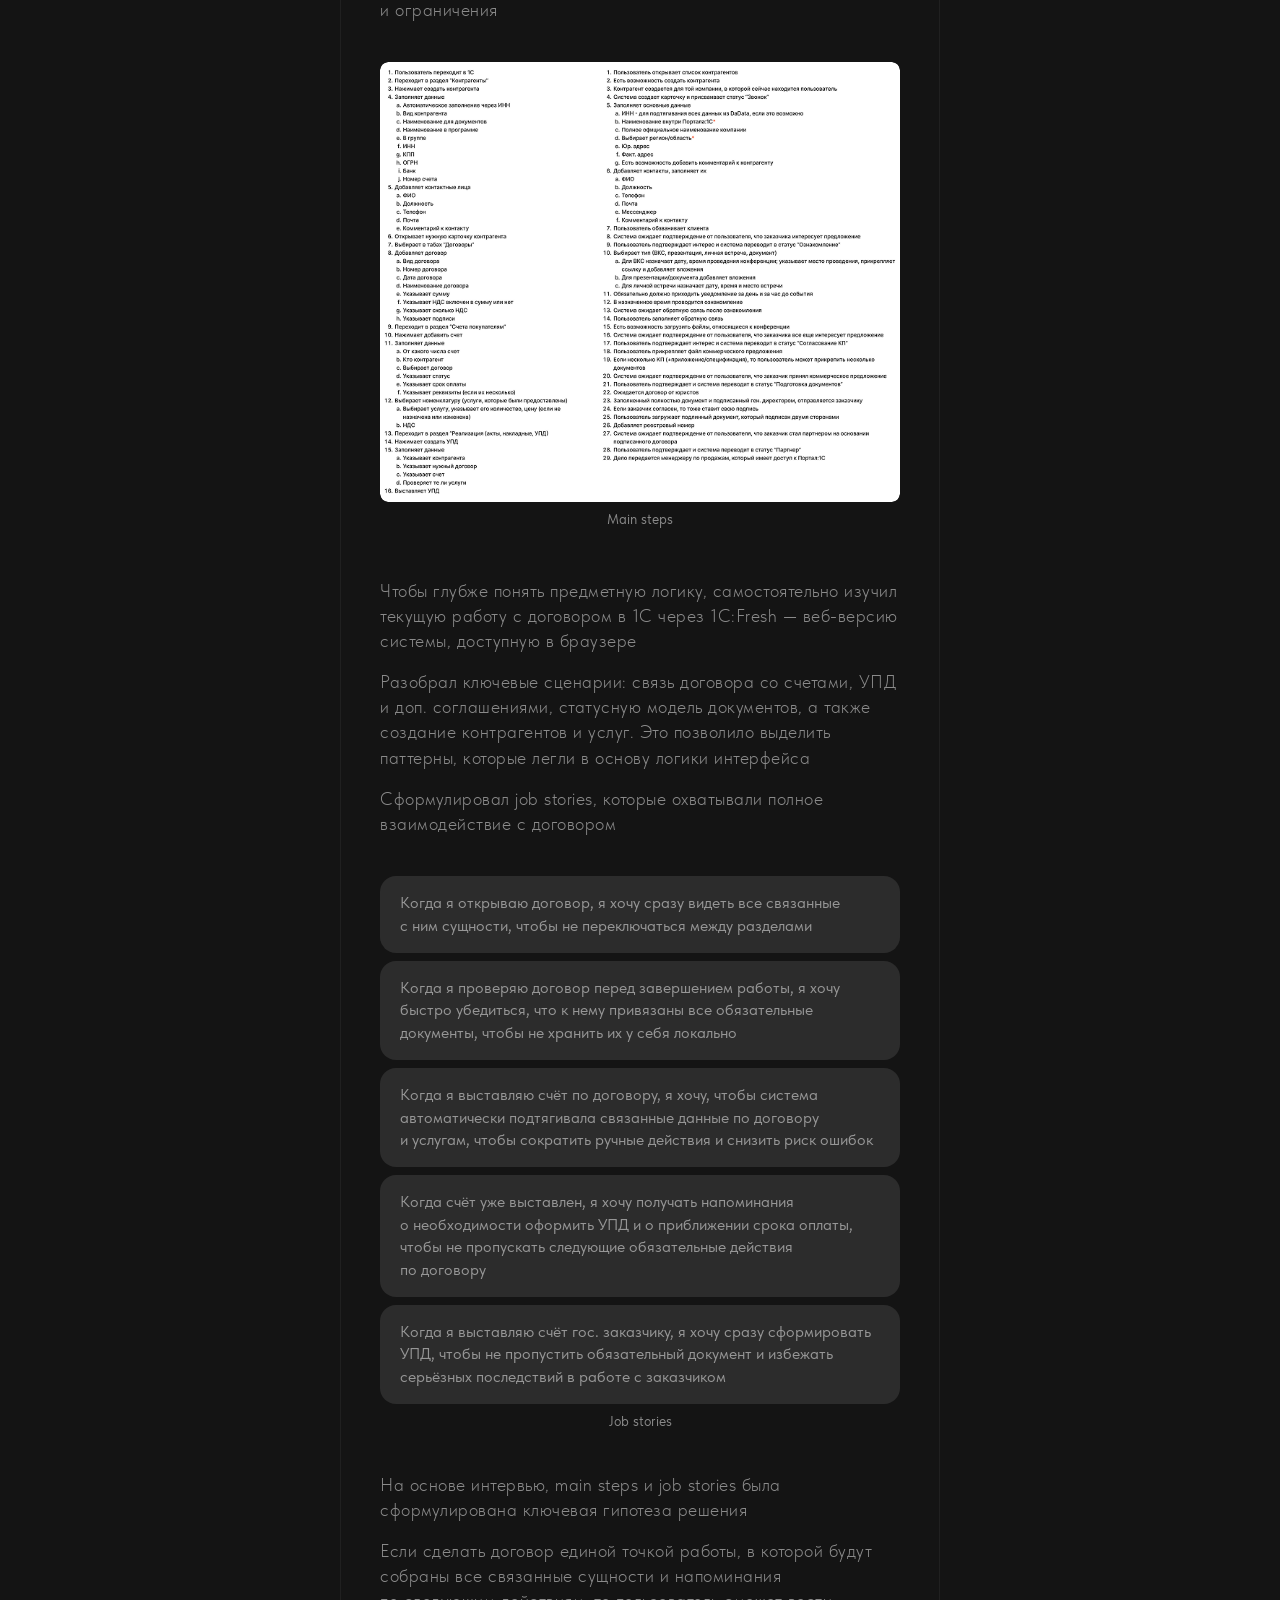
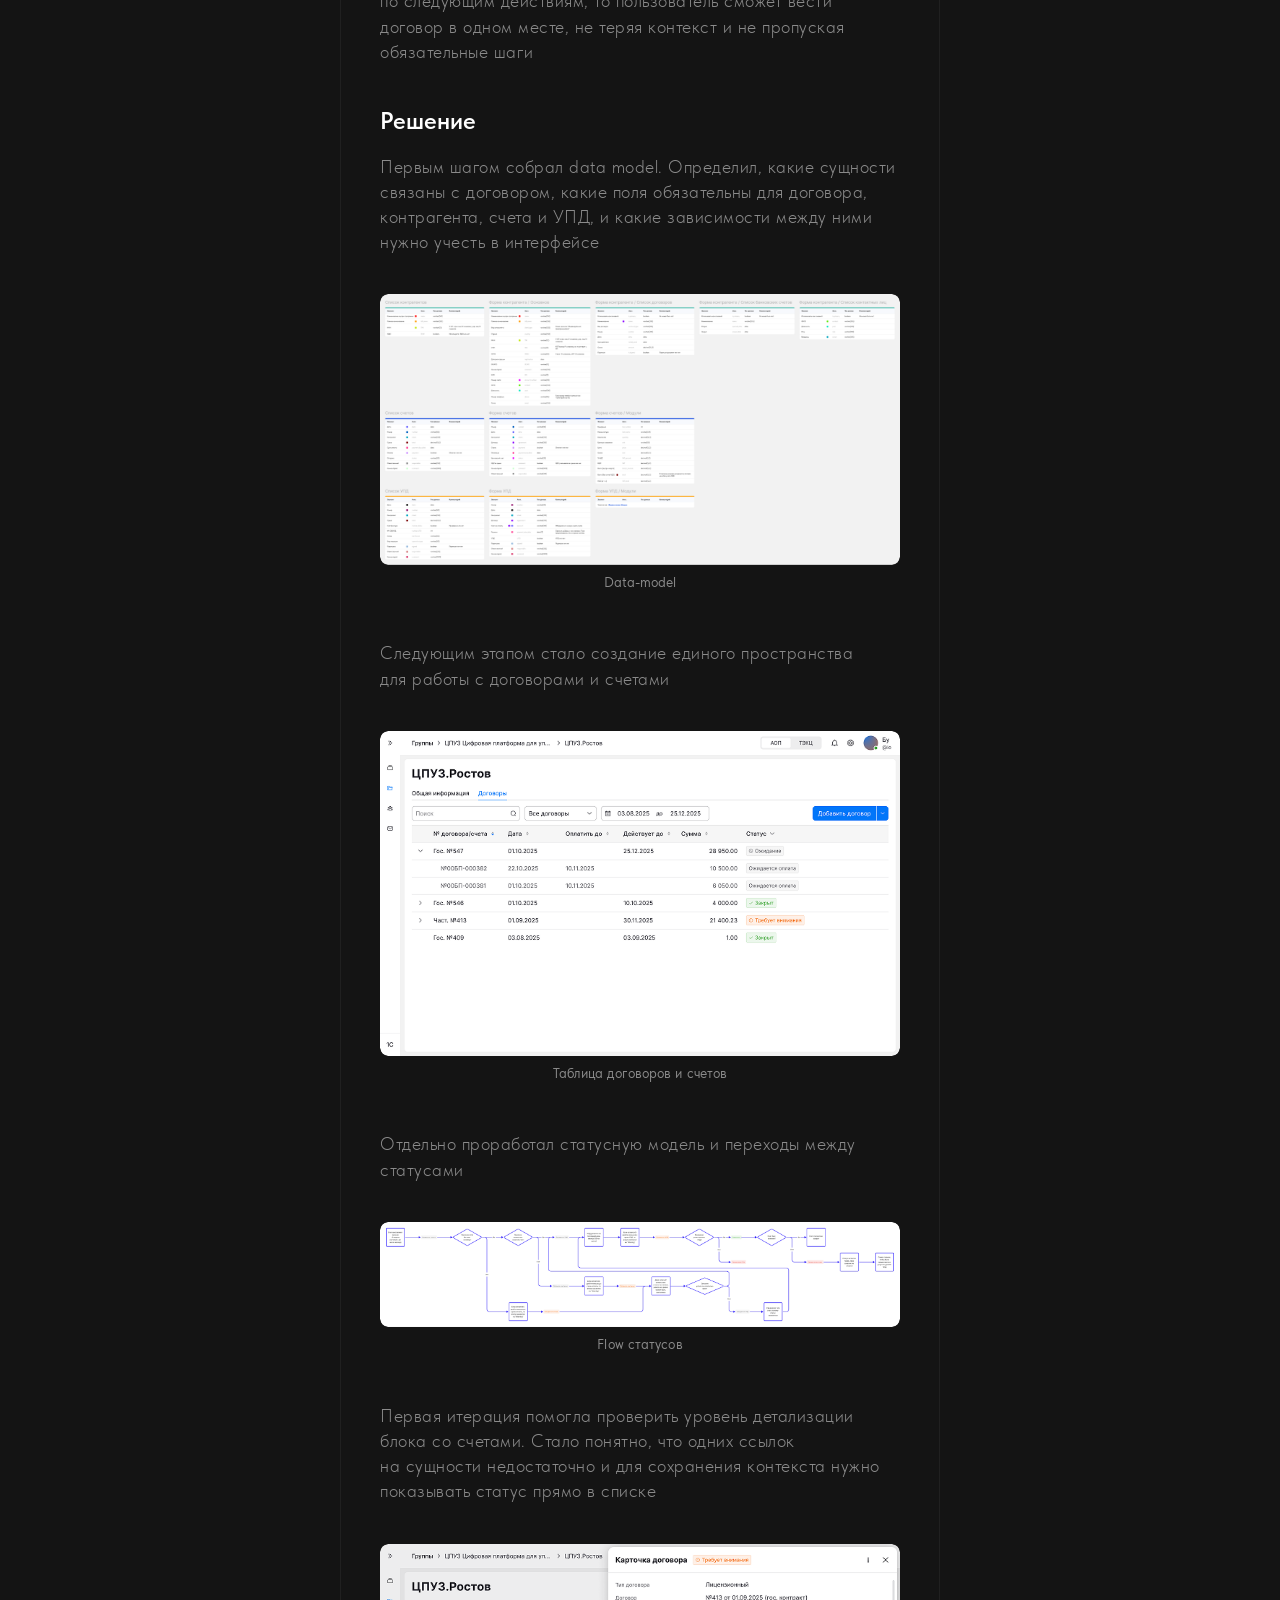
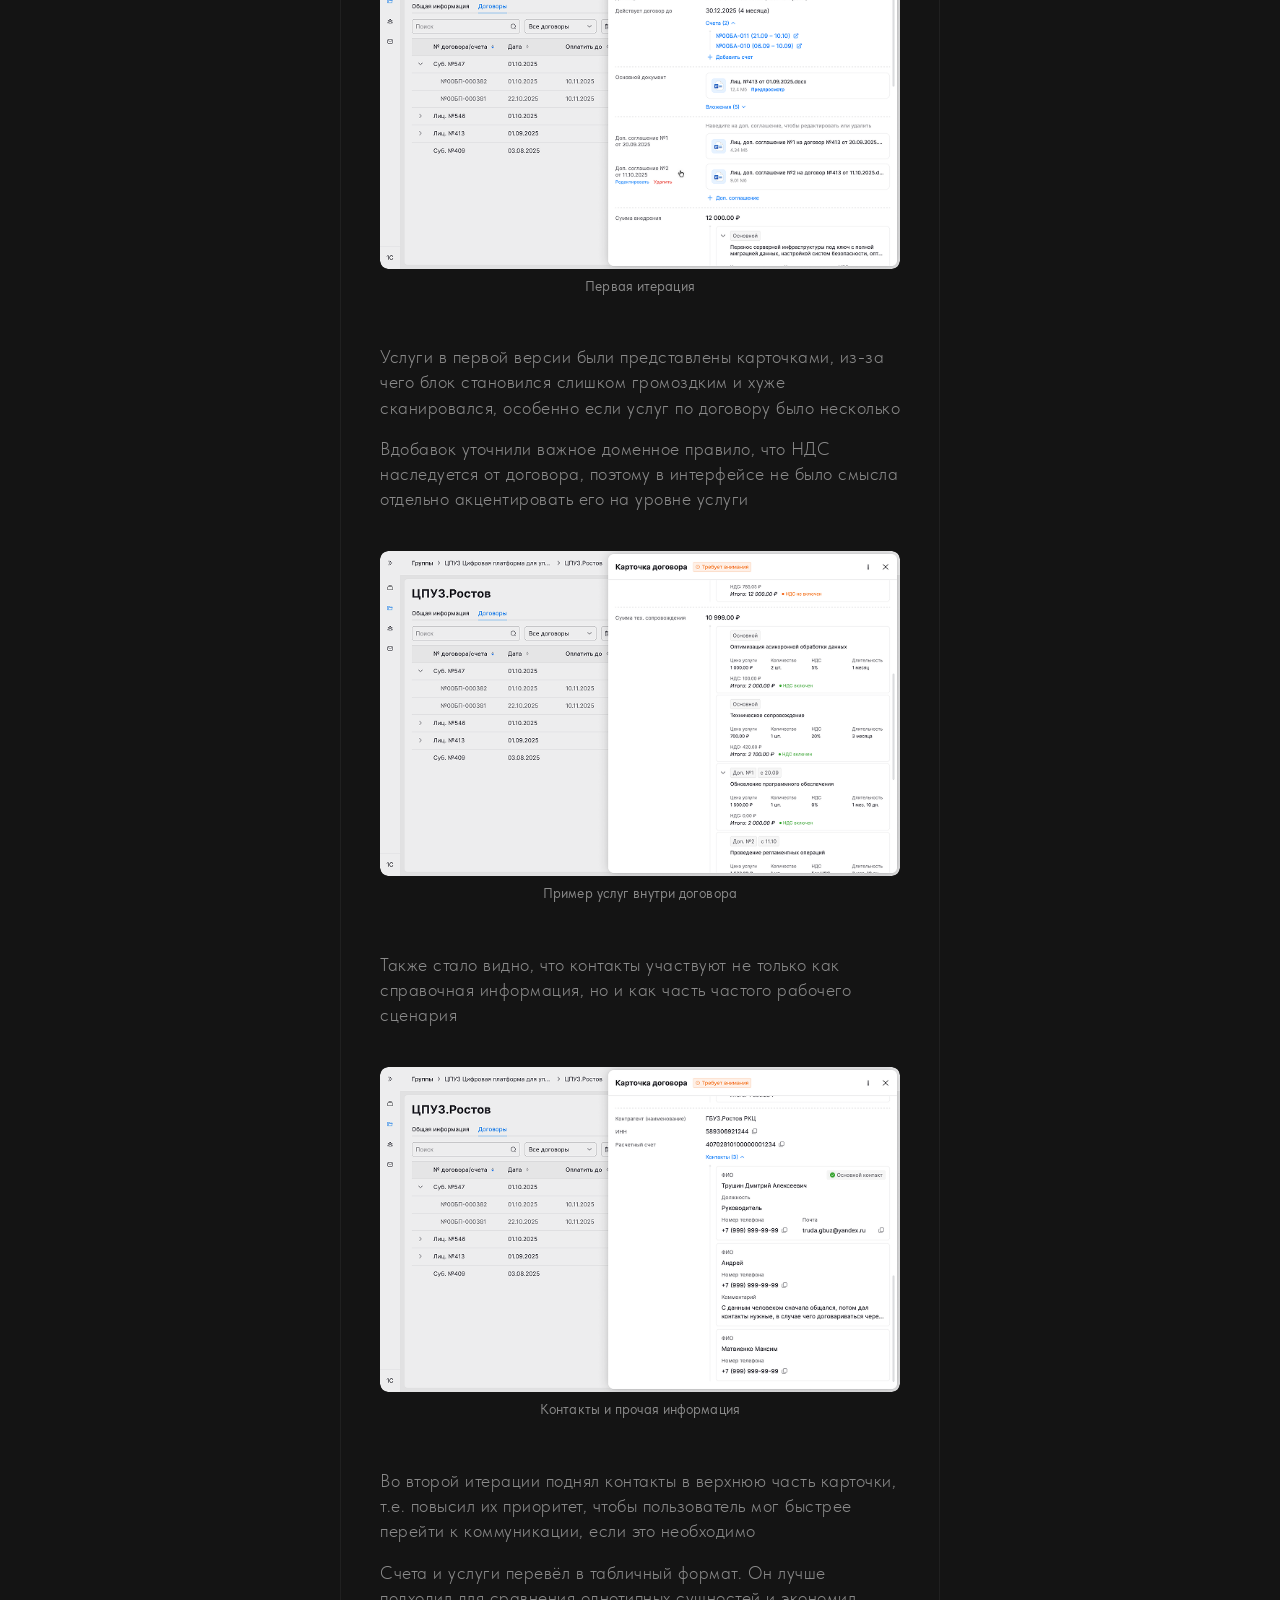
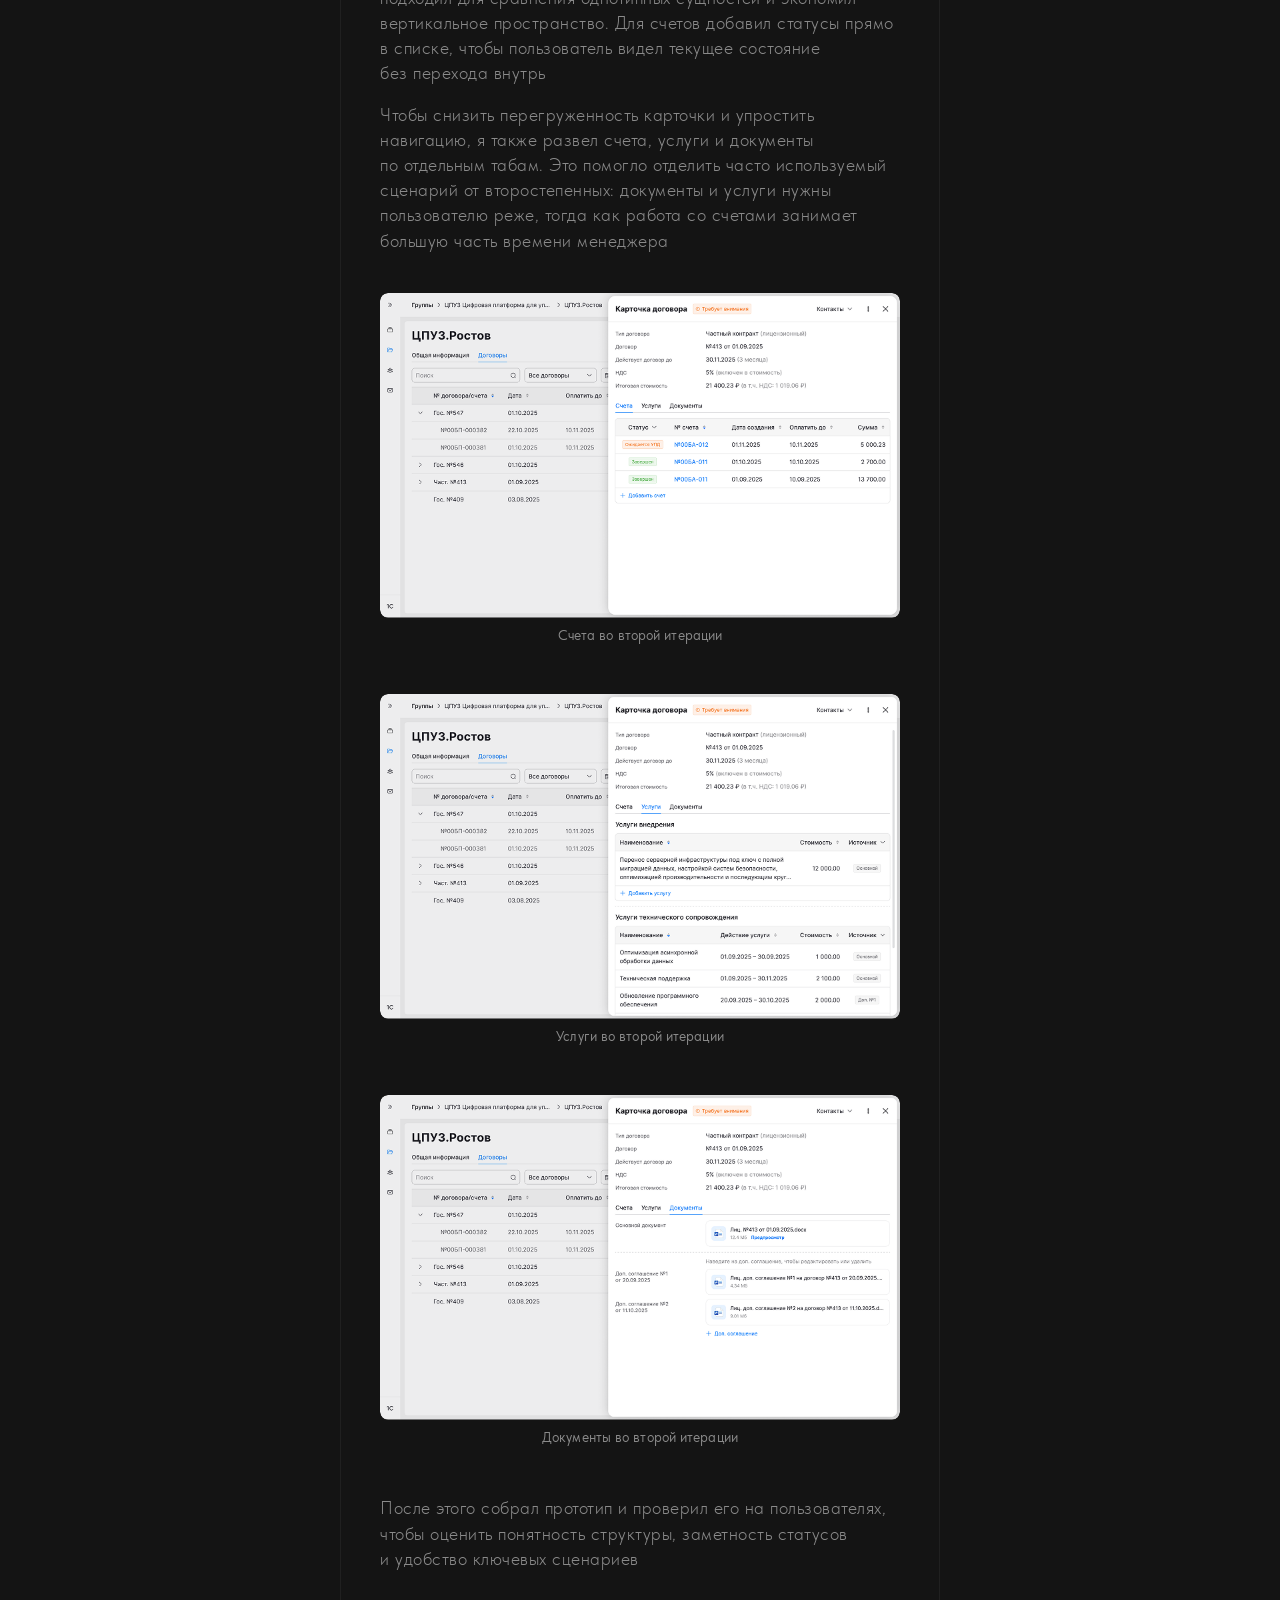
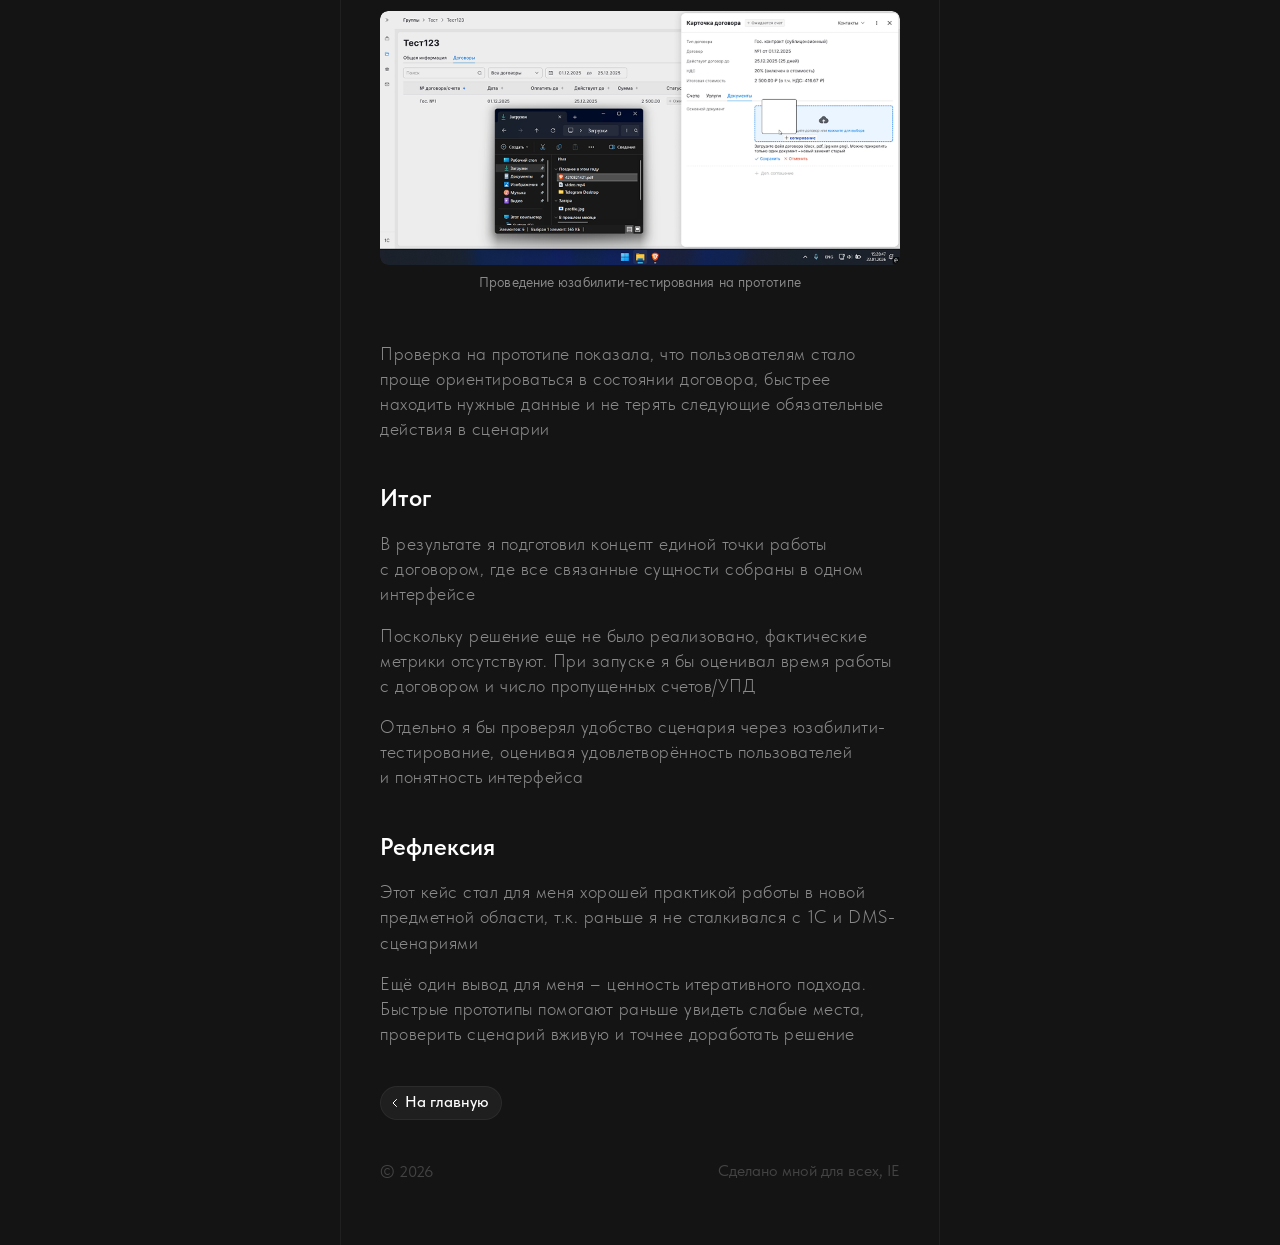
==== commit 3172d666: "v.1.4" ====
--- a/agreement-card.html
+++ b/agreement-card.html
@@ -5,10 +5,11 @@
     <meta name="viewport" content="width=device-width, initial-scale=1.0" />
     <title>Карточка договора</title>
     <link rel="icon" href="src/icons/favicon16.svg" type="image/svg+xml" />
-    <link rel="stylesheet" href="styles.min.css" />
+    <link rel="stylesheet" href="styles.css" />
+    <link rel="prefetch" href="./index.html" />
   </head>
-  <body class="page story-builder">
-    <main class="main anchor-top" id="agreement-card-top">
+  <body class="page story-builder">
+    <main class="main anchor-top" id="agreement-card-top">
       <header class="header anim-load">
         <a href="./index.html?card=1#cards" class="back-button">
           <div class="back-button-icon">
@@ -35,25 +36,25 @@
           fetchpriority="high"
         >
       </div>
-      <section class="story-section anchor-section anim-load anim-delay-3" id="ac-context">
+      <section class="story-section anchor-section anim-load anim-delay-3" id="ac-context">
         <h2 class="story-section__title">Контекст</h2>
         <p class="story-section__description">
-          Работа с договором в 1С была фрагментирована: документы, доп. соглашения, счета и услуги находились в разных разделах, из-за чего пользователи постоянно переключались между экранами. Бизнес решил интегрировать 1С в корпоративный сайт, чтобы объединить ключевые сценарии в одном интерфейсе
-        </p>
-      </section>
-      <section class="story-section anchor-section anim-load anim-delay-4" id="ac-problem">
+          На момент старта проекта большая часть работы с контрагентами происходила в 1С. Одновременно с этим многие процессы отдела коммерции и юридического отдела уже были реализованы в корпоративном сайте. Чтобы не разделять связанные сценарии между разными системами, бизнес принял решение интегрировать работу с контрагентами из 1С в корпоративный сайт
+        </p>
+      </section>
+      <section class="story-section anchor-section anim-load anim-delay-4" id="ac-problem">
         <h2 class="story-section__title">Проблема</h2>
         <p class="story-section__description">
-          Договор в нынешней системе не являлся единой точкой работы, например, чтобы получить полный контекст, пользователю приходилось переключаться между разделами и вручную сопоставлять информацию, что замедляло выполнение сценариев работы с договором
-        </p>
-      </section>
-      <section class="story-section anchor-section anim-load anim-delay-5" id="ac-role">
+          После внедрения в доменную область стало понятно, что договор в текущей системе не является единой точкой работы. Чтобы собрать полный контекст по договору, пользователям приходилось переключаться между разными разделами и вручную сопоставлять информацию. Это замедляло выполнение ключевых сценариев и усложняло работу с договором
+        </p>
+      </section>
+      <section class="story-section anchor-section anim-load anim-delay-5" id="ac-role">
         <h2 class="story-section__title">Роль</h2>
         <p class="story-section__description">
           Проведение глубинных интервью, анализ main steps как отправной точки для поиска решения, описание job story, выбор основной гипотезы. Решение прорабатывал в связке с продуктовым менеджером
         </p>
       </section>
-      <section class="story-section anchor-section anim-load anim-delay-6" id="ac-approach">
+      <section class="story-section anchor-section anim-load anim-delay-6" id="ac-approach">
         <h2 class="story-section__title">Подход</h2>
         <p class="story-section__description">
           После получения задачи провёл интервью с коллегами из коммерческого отдела и на их основе собрал main steps и ограничения 
@@ -76,7 +77,7 @@
         </div>
         <div class="image-block__caption">Main steps</div>
       </div>
-      <section class="story-section">
+      <section class="story-section">
         <p class="story-section__description">
           Чтобы глубже понять предметную логику, самостоятельно изучил текущую работу с договором в 1С через 1С:Fresh — веб-версию системы, доступную в браузере
         </p>
@@ -105,7 +106,7 @@
         </div>
         <div class="job-stories-list__caption">Job stories</div>
       </div>
-      <section class="story-section">
+      <section class="story-section">
         <p class="story-section__description">
           На основе интервью, main steps и job stories была сформулирована ключевая гипотеза решения
         </p>
@@ -113,7 +114,7 @@
           Если сделать договор единой точкой работы, в которой будут собраны все связанные сущности и напоминания по следующим действиям, то пользователь сможет вести договор в одном месте, не теряя контекст и не пропуская обязательные шаги
         </p>
       </section>
-      <section class="story-section anchor-section" id="ac-solution">
+      <section class="story-section anchor-section" id="ac-solution">
         <h2 class="story-section__title">Решение</h2>
         <p class="story-section__description">
           Первым шагом собрал data model. Определил, какие сущности связаны с договором, какие поля обязательны для договора, контрагента, счета и УПД, и какие зависимости между ними нужно учесть в интерфейсе
@@ -136,7 +137,7 @@
         </div>
         <div class="image-block__caption">Data-model</div>
       </div>
-      <section class="story-section">
+      <section class="story-section">
         <p class="story-section__description">
           Следующим этапом стало создание единого пространства для работы с договорами и счетами
         </p>
@@ -158,7 +159,7 @@
         </div>
         <div class="image-block__caption">Таблица договоров и счетов</div>
       </div>
-      <section class="story-section">
+      <section class="story-section">
         <p class="story-section__description">
           Отдельно проработал статусную модель и переходы между статусами
         </p>
@@ -256,15 +257,18 @@
         <p class="story-section__description">
           Счета и услуги перевёл в табличный формат. Он лучше подходил для сравнения однотипных сущностей и экономил вертикальное пространство. Для счетов добавил статусы прямо в списке, чтобы пользователь видел текущее состояние без перехода внутрь
         </p>
-      </section>
-      <div
-        class="image-block"
-        data-full-src="./src/img/ac-new-ver@4x.png"
-      >
-        <div class="image-block__container">
-          <img
-            class="image-block__image"
-            src="./src/img/ac-new-ver.png"
+        <p class="story-section__description">
+          Чтобы снизить перегруженность карточки и упростить навигацию, я также развел счета, услуги и документы по отдельным табам. Это помогло отделить часто используемый сценарий от второстепенных: документы и услуги нужны пользователю реже, тогда как работа со счетами занимает большую часть времени менеджера
+        </p>
+      </section>
+      <div
+        class="image-block"
+        data-full-src="./src/img/ac-account@4x.png"
+      >
+        <div class="image-block__container">
+          <img
+            class="image-block__image"
+            src="./src/img/ac-account.png"
             alt=""
             width="720"
             height="824"
@@ -272,7 +276,41 @@
             decoding="async"
           >
         </div>
-        <div class="image-block__caption">Вторая итерация</div>
+        <div class="image-block__caption">Счета во второй итерации</div>
+      </div>
+      <div
+        class="image-block"
+        data-full-src="./src/img/ac-services@4x.png"
+      >
+        <div class="image-block__container">
+          <img
+            class="image-block__image"
+            src="./src/img/ac-services.png"
+            alt=""
+            width="720"
+            height="824"
+            loading="lazy"
+            decoding="async"
+          >
+        </div>
+        <div class="image-block__caption">Услуги во второй итерации</div>
+      </div>
+      <div
+        class="image-block"
+        data-full-src="./src/img/ac-document@4x.png"
+      >
+        <div class="image-block__container">
+          <img
+            class="image-block__image"
+            src="./src/img/ac-document.png"
+            alt=""
+            width="720"
+            height="824"
+            loading="lazy"
+            decoding="async"
+          >
+        </div>
+        <div class="image-block__caption">Документы во второй итерации</div>
       </div>
       <section class="story-section">
         <p class="story-section__description">
@@ -301,17 +339,17 @@
           Проверка на прототипе показала, что пользователям стало проще ориентироваться в состоянии договора, быстрее находить нужные данные и не терять следующие обязательные действия в сценарии
         </p>
       </section>
-      <section class="story-section anchor-section" id="ac-result">
-        <h2 class="story-section__title">Итог</h2>
-        <p class="story-section__description">В результате я подготовил концепт единой точки работы с договором, где все связанные сущности собраны в одном интерфейсе</p>
-        <p class="story-section__description">Поскольку решение еще не было реализовано, фактические метрики отсутствуют. При запуске я бы оценивал время работы с договором и число пропущенных счетов/УПД</p>
-        <p class="story-section__description">Отдельно я бы проверял удобство сценария через юзабилити-тестирование, оценивая удовлетворённость пользователей и понятность интерфейса</p>
-      </section>
-      <section class="story-section anchor-section" id="ac-reflection">
-        <h2 class="story-section__title">Рефлексия</h2>
-        <p class="story-section__description">Этот кейс стал для меня хорошей практикой работы в новой предметной области, т.к. раньше я не сталкивался с 1С и DMS-сценариями</p>
-        <p class="story-section__description">Ещё один вывод для меня – ценность итеративного подхода. Быстрые прототипы помогают раньше увидеть слабые места, проверить сценарий вживую и точнее доработать решение</p>
-      </section>
+      <section class="story-section anchor-section" id="ac-result">
+        <h2 class="story-section__title">Итог</h2>
+        <p class="story-section__description">В результате я подготовил концепт единой точки работы с договором, где все связанные сущности собраны в одном интерфейсе</p>
+        <p class="story-section__description">Поскольку решение еще не было реализовано, фактические метрики отсутствуют. При запуске я бы оценивал время работы с договором и число пропущенных счетов/УПД</p>
+        <p class="story-section__description">Отдельно я бы проверял удобство сценария через юзабилити-тестирование, оценивая удовлетворённость пользователей и понятность интерфейса</p>
+      </section>
+      <section class="story-section anchor-section" id="ac-reflection">
+        <h2 class="story-section__title">Рефлексия</h2>
+        <p class="story-section__description">Этот кейс стал для меня хорошей практикой работы в новой предметной области, т.к. раньше я не сталкивался с 1С и DMS-сценариями</p>
+        <p class="story-section__description">Ещё один вывод для меня – ценность итеративного подхода. Быстрые прототипы помогают раньше увидеть слабые места, проверить сценарий вживую и точнее доработать решение</p>
+      </section>
       <div class="action-block">
         <a href="./index.html?card=1#cards" class="back-button">
           <div class="back-button-icon">
@@ -333,73 +371,73 @@
         </div>
         <div class="footer__note">Сделано мной для всех, IE</div>
       </div>
-    </main>
-    <nav
-      class="page-anchor anim-load anim-delay-2"
-      aria-label="Навигация по разделам"
-      data-anchor-nav
-    >
-      <div class="page-anchor__line" aria-hidden="true"></div>
-      <div class="page-anchor__active-line" aria-hidden="true"></div>
-      <ul class="page-anchor__list">
-        <li class="page-anchor__list-item">
-          <a
-            href="#agreement-card-top"
-            class="page-anchor__item anchor-item-active"
-            data-anchor-link
-            data-target-id="agreement-card-top"
-          >Превью</a>
-        </li>
-        <li class="page-anchor__list-item">
-          <a
-            href="#ac-context"
-            class="page-anchor__item anchor-item"
-            data-anchor-link
-            data-target-id="ac-context"
-          >Контекст</a>
-        </li>
-        <li class="page-anchor__list-item">
-          <a
-            href="#ac-problem"
-            class="page-anchor__item anchor-item"
-            data-anchor-link
-            data-target-id="ac-problem"
-          >Проблема</a>
-        </li>
-        <li class="page-anchor__list-item">
-          <a
-            href="#ac-role"
-            class="page-anchor__item anchor-item"
-            data-anchor-link
-            data-target-id="ac-role"
-          >Роль</a>
-        </li>
-        <li class="page-anchor__list-item">
-          <a
-            href="#ac-approach"
-            class="page-anchor__item anchor-item"
-            data-anchor-link
-            data-target-id="ac-approach"
-          >Подход</a>
-        </li>
-        <li class="page-anchor__list-item">
-          <a
-            href="#ac-solution"
-            class="page-anchor__item anchor-item"
-            data-anchor-link
-            data-target-id="ac-solution"
-          >Решение</a>
-        </li>
-        <li class="page-anchor__list-item">
-          <a
-            href="#ac-result"
-            class="page-anchor__item anchor-item"
-            data-anchor-link
-            data-target-id="ac-result"
-          >Итог</a>
-        </li>
-      </ul>
-    </nav>
-    <script src="script.min.js" defer></script>
-  </body>
-</html>
+    </main>
+    <nav
+      class="page-anchor anim-load anim-delay-2"
+      aria-label="Навигация по разделам"
+      data-anchor-nav
+    >
+      <div class="page-anchor__line" aria-hidden="true"></div>
+      <div class="page-anchor__active-line" aria-hidden="true"></div>
+      <ul class="page-anchor__list">
+        <li class="page-anchor__list-item">
+          <a
+            href="#agreement-card-top"
+            class="page-anchor__item anchor-item-active"
+            data-anchor-link
+            data-target-id="agreement-card-top"
+          >Превью</a>
+        </li>
+        <li class="page-anchor__list-item">
+          <a
+            href="#ac-context"
+            class="page-anchor__item anchor-item"
+            data-anchor-link
+            data-target-id="ac-context"
+          >Контекст</a>
+        </li>
+        <li class="page-anchor__list-item">
+          <a
+            href="#ac-problem"
+            class="page-anchor__item anchor-item"
+            data-anchor-link
+            data-target-id="ac-problem"
+          >Проблема</a>
+        </li>
+        <li class="page-anchor__list-item">
+          <a
+            href="#ac-role"
+            class="page-anchor__item anchor-item"
+            data-anchor-link
+            data-target-id="ac-role"
+          >Роль</a>
+        </li>
+        <li class="page-anchor__list-item">
+          <a
+            href="#ac-approach"
+            class="page-anchor__item anchor-item"
+            data-anchor-link
+            data-target-id="ac-approach"
+          >Подход</a>
+        </li>
+        <li class="page-anchor__list-item">
+          <a
+            href="#ac-solution"
+            class="page-anchor__item anchor-item"
+            data-anchor-link
+            data-target-id="ac-solution"
+          >Решение</a>
+        </li>
+        <li class="page-anchor__list-item">
+          <a
+            href="#ac-result"
+            class="page-anchor__item anchor-item"
+            data-anchor-link
+            data-target-id="ac-result"
+          >Итог</a>
+        </li>
+      </ul>
+    </nav>
+    <script src="script.js"></script>
+  </body>
+</html>
--- a/styles.css
+++ b/styles.css
@@ -0,0 +1,1330 @@
+@font-face {
+  font-family: 'Tilda Sans';
+  src: url('./src/fonts/TildaSans-Light.woff2') format('woff2'),
+       url('./src/fonts/TildaSans-Light.woff') format('woff');
+  font-weight: 300;
+  font-style: normal;
+  font-display: swap;
+}
+
+@font-face {
+  font-family: 'Tilda Sans';
+  src: url('./src/fonts/TildaSans-Regular.woff2') format('woff2'),
+       url('./src/fonts/TildaSans-Regular.woff') format('woff');
+  font-weight: 400;
+  font-style: normal;
+  font-display: swap;
+}
+
+@font-face {
+  font-family: 'Tilda Sans';
+  src: url('./src/fonts/TildaSans-Medium.woff2') format('woff2'),
+       url('./src/fonts/TildaSans-Medium.woff') format('woff');
+  font-weight: 500;
+  font-style: normal;
+  font-display: swap;
+}
+
+@font-face {
+  font-family: 'Tilda Sans';
+  src: url('./src/fonts/TildaSans-Semibold.woff2') format('woff2'),
+       url('./src/fonts/TildaSans-Semibold.woff') format('woff');
+  font-weight: 600;
+  font-style: normal;
+  font-display: swap;
+}
+
+*,
+*::before,
+*::after {
+  margin: 0;
+  padding: 0;
+  box-sizing: border-box;
+}
+
+html,
+body {
+  width: 100%;
+  min-height: 100%;
+  overflow-x: hidden;
+  font-family: 'Tilda Sans', system-ui, -apple-system, BlinkMacSystemFont, 'Segoe UI', sans-serif;
+  background: #141414;
+  color: #ffffff;
+}
+
+.page {
+  min-height: 100vh;
+  display: flex;
+  flex-direction: column;
+  align-items: center;
+}
+
+.main {
+  width: 600px;
+  max-width: 100%;
+  padding: 60px 0;
+  margin: 0 auto;
+  display: flex;
+  flex-direction: column;
+  gap: 120px;
+  box-shadow:
+    inset 1px 0 0 rgba(255, 255, 255, 0.05),
+    inset -1px 0 0 rgba(255, 255, 255, 0.05);
+}
+
+.header {
+  width: 100%;
+  height: 32px;
+  padding: 0 40px;
+  display: flex;
+  justify-content: space-between;
+  align-items: center;
+}
+
+.logo-wrapper {
+  display: flex;
+  align-items: center;
+}
+
+.main-content {
+  align-self: stretch;
+  padding: 0 40px;
+  display: flex;
+  flex-direction: column;
+  justify-content: flex-start;
+  align-items: flex-start;
+  gap: 48px;
+}
+
+.main-content__text {
+  align-self: stretch;
+  display: flex;
+  flex-direction: column;
+  gap: 24px;
+}
+
+.main-content__title {
+  align-self: stretch;
+  display: flex;
+  flex-direction: column;
+  gap: 8px;
+}
+
+.main-content__greeting {
+  align-self: stretch;
+  color: rgba(255, 255, 255, 0.5);
+  font-size: 24px;
+  line-height: 1.4;
+  word-wrap: break-word;
+}
+
+.main-content__intro {
+  align-self: stretch;
+  font-size: 24px;
+  line-height: 1.4;
+  word-wrap: break-word;
+}
+
+.main-content__intro-bold {
+  color: #ffffff;
+  font-weight: 600;
+}
+
+.main-content__intro-light {
+  color: rgba(255, 255, 255, 0.5);
+  font-weight: 400;
+}
+
+.main-content__description {
+  align-self: stretch;
+  color: rgba(255, 255, 255, 0.5);
+  font-size: 18px;
+  line-height: 1.4;
+  letter-spacing: 0.6px;
+  word-wrap: break-word;
+  font-weight: 400;
+}
+
+.main-content__availability {
+  position: relative;
+  display: inline-flex;
+  justify-content: flex-start;
+  align-items: center;
+  gap: 12px;
+  padding: 12px 16px;
+  border-radius: 100px;
+  background:
+    linear-gradient(#141414, #141414) padding-box,
+    linear-gradient(50deg, rgba(0, 152, 101, 0.8) 0%, rgba(255, 255, 255, 0.1) 50%) border-box;
+  border: 1px solid transparent;
+}
+
+.main-content__status {
+  display: flex;
+  justify-content: flex-start;
+  align-items: center;
+  gap: 8px;
+}
+
+.main-content__lead {
+  width: 20px;
+  height: 20px;
+  padding: 1px 0 0 0.7px;
+  display: inline-flex;
+  justify-content: center;
+  align-items: center;
+  border-radius: 100px;
+  background: #009865;
+  box-shadow: 0px 0px 4px 4px rgba(0, 152, 101, 0.25);
+  overflow: hidden;
+}
+
+.main-content__container {
+  display: flex;
+  justify-content: center;
+  align-items: center;
+  gap: 8px;
+}
+
+.main-content__availability-text {
+  color: rgba(255, 255, 255, 0.5);
+  font-size: 16px;
+  font-weight: 500;
+  line-height: 1.4;
+}
+
+.main-content__divider {
+  width: 1px;
+  height: 24px;
+  background: #ffffff;
+  opacity: 0.05;
+}
+
+.main-content__link {
+  color: rgba(255, 255, 255, 0.8);
+  font-size: 16px;
+  font-weight: 500;
+  line-height: 1.4;
+  text-decoration: none;
+  cursor: pointer;
+  transition: color 0.3s ease;
+}
+
+.main-content__link:hover {
+  color: #ffffff;
+}
+
+.main-content__link:active {
+  color: rgba(255, 255, 255, 0.5);
+}
+
+.card-container {
+  align-self: stretch;
+  height: auto;
+  position: relative;
+  padding: 0 40px;
+  scroll-margin-top: 60px;
+  touch-action: pan-y;
+}
+
+.card-item {
+  position: absolute;
+  border-radius: 16px;
+  user-select: none;
+  -webkit-user-drag: none;
+  top: 0;
+  left: 0;
+  transform-origin: top left;
+  background-position: center;
+  background-repeat: no-repeat;
+  background-size: cover;
+  transition: transform 0.4s cubic-bezier(0.65, 0, 0.35, 1),
+              left 0.4s cubic-bezier(0.65, 0, 0.35, 1),
+              top 0.4s cubic-bezier(0.65, 0, 0.35, 1),
+              width 0.4s cubic-bezier(0.65, 0, 0.35, 1),
+              height 0.4s cubic-bezier(0.65, 0, 0.35, 1);
+}
+
+.card-container.is-swiping .card-item {
+  transition: none;
+}
+
+.card-item--1 { z-index: 4; }
+.card-item--2 { z-index: 3; }
+.card-item--3 { z-index: 2; }
+.card-item--4 { z-index: 1; }
+
+.card-item--4 {
+  width: 433.01px;
+  height: 433.01px;
+  left: calc(40px + 520px - 433.01px - 137.03px);
+  top: 10.05px;
+  transform: rotate(13deg);
+  background-image: url('./src/img/card-item--4.png');
+}
+
+.card-item--3 {
+  width: 460.98px;
+  height: 460.98px;
+  left: calc(40px + 520px - 460.98px - 229.29px);
+  top: 4.27px;
+  transform: rotate(8deg);
+  background-image: url('./src/img/card-item--3.png');
+}
+
+.card-item--2 {
+  width: 488.27px;
+  height: 488.27px;
+  left: calc(40px + 520px - 488.27px - 320.82px);
+  top: 2.59px;
+  transform: rotate(4deg);
+  background-image: url('./src/img/card-item--2.png');
+}
+
+.card-item--1 {
+  width: 520px;
+  height: 520px;
+  left: 40px;
+  top: 0;
+  background-image: url('./src/img/card-item--1.png');
+}
+
+.card-item {
+  cursor: default;
+}
+
+.card-item[style*="pointer-events: auto"] {
+  cursor: pointer;
+}
+
+.card-container:hover .card-item {
+  cursor: grab;
+}
+
+.card-container:active .card-item {
+  cursor: grabbing;
+}
+
+.work-list {
+  align-self: stretch;
+  padding: 0 40px;
+  display: flex;
+  flex-direction: column;
+}
+
+.work-list__title {
+  align-self: stretch;
+  padding: 24px 0;
+  display: flex;
+  justify-content: center;
+  align-items: center;
+  gap: 8px;
+}
+
+.work-list__title-text {
+  flex: 1 1 0;
+  color: rgba(255, 255, 255, 0.5);
+  font-size: 16px;
+  line-height: 1.4;
+}
+
+.work-list__item {
+  align-self: stretch;
+  padding: 16px 0;
+  display: flex;
+  flex-direction: column;
+  border-top: 1px solid rgba(255, 255, 255, 0.03);
+  transition: all 0.3s cubic-bezier(0.65, 0, 0.35, 1);
+}
+
+.work-list__item:last-child {
+  border-bottom: 1px solid rgba(255, 255, 255, 0.03);
+}
+
+.work-list__item-header {
+  align-self: stretch;
+  display: flex;
+  justify-content: flex-start;
+  align-items: flex-start;
+  gap: 24px;
+  cursor: pointer;
+  transition: all 0.3s cubic-bezier(0.65, 0, 0.35, 1);
+}
+
+.work-list__left-side {
+  flex: 1 1 0;
+  display: flex;
+  justify-content: flex-start;
+  align-items: flex-start;
+  gap: 12px;
+}
+
+.work-list__date {
+  width: 130px;
+  color: rgba(255, 255, 255, 0.5);
+  font-size: 16px;
+  line-height: 1.4;
+  transition: color 0.3s cubic-bezier(0.65, 0, 0.35, 1);
+}
+
+.work-list__item-header:hover .work-list__date {
+  color: #ffffff;
+}
+
+.work-list__company {
+  color: #ffffff;
+  font-size: 16px;
+  font-weight: 600;
+  line-height: 1.4;
+  text-decoration: underline;
+  text-decoration-color: rgba(255, 255, 255, 0.65);
+  text-decoration-thickness: 1px;
+  text-underline-offset: 3px;
+}
+
+.work-list__company-link {
+  flex: none;
+  display: inline-block;
+  align-self: flex-start;
+  width: auto;
+  max-width: none;
+  transition: color 0.3s cubic-bezier(0.65, 0, 0.35, 1),
+    text-decoration-color 0.3s cubic-bezier(0.65, 0, 0.35, 1);
+}
+
+.work-list__company-link:hover {
+  color: rgba(255, 255, 255, 0.8);
+  text-decoration-color: rgba(255, 255, 255, 0.8);
+}
+
+.work-list__company-link:focus-visible {
+  outline: 2px solid rgba(255, 255, 255, 0.3);
+  outline-offset: 4px;
+  border-radius: 4px;
+}
+
+.work-list__action {
+  display: flex;
+  justify-content: flex-start;
+  align-items: center;
+  gap: 8px;
+}
+
+.work-list__position {
+  padding-bottom: 2px;
+  color: rgba(255, 255, 255, 0.5);
+  font-size: 16px;
+  line-height: 1.4;
+  transition: color 0.3s cubic-bezier(0.65, 0, 0.35, 1);
+}
+
+.work-list__position-suffix {
+  display: inline;
+}
+
+.work-list__item-header:hover .work-list__position {
+  color: #ffffff;
+}
+
+.work-list__toggle {
+  display: flex;
+  align-items: center;
+  justify-content: center;
+  width: 16px;
+  height: 16px;
+  padding: 0;
+  border: none;
+  background: transparent;
+  cursor: pointer;
+  transition: transform 0.3s cubic-bezier(0.65, 0, 0.35, 1);
+  -webkit-tap-highlight-color: transparent;
+}
+
+.work-list__toggle svg {
+  display: block;
+  width: 100%;
+  height: 100%;
+}
+
+.work-list__toggle svg path {
+  stroke: rgba(255, 255, 255, 0.5);
+  transition: stroke 0.3s cubic-bezier(0.65, 0, 0.35, 1);
+}
+
+.work-list__item-header:hover .work-list__toggle svg path,
+.work-list__item.expanded .work-list__item-header:hover .work-list__toggle svg path {
+  stroke: #ffffff;
+}
+
+.work-list__item.expanded .work-list__toggle {
+  transform: rotate(45deg);
+}
+
+.work-list__item-content {
+  align-self: stretch;
+  display: grid;
+  grid-template-rows: 0fr;
+  opacity: 0;
+  padding-top: 0;
+  transition:
+    grid-template-rows 0.4s cubic-bezier(0.65, 0, 0.35, 1),
+    padding-top 0.4s cubic-bezier(0.65, 0, 0.35, 1),
+    opacity 0.4s cubic-bezier(0.65, 0, 0.35, 1);
+}
+
+.work-list__item-content > * {
+  overflow: hidden;
+}
+
+.work-list__item.expanded .work-list__item-content {
+  grid-template-rows: 1fr;
+  opacity: 1;
+  padding-top: 12px;
+}
+
+.work-list__description {
+  margin: 0;
+  color: rgba(255, 255, 255, 0.5);
+  font-size: 16px;
+  line-height: 1.4;
+  letter-spacing: 0.1px;
+  font-weight: 300;
+}
+
+.link {
+  align-self: stretch;
+  padding: 0 40px;
+  display: flex;
+  flex-direction: column;
+  gap: 48px;
+}
+
+.link-text {
+  align-self: stretch;
+  display: flex;
+  flex-direction: column;
+  gap: 24px;
+}
+
+.link-text-main {
+  margin: 0;
+  font-size: 24px;
+  font-weight: 600;
+  line-height: 1.4;
+  word-wrap: break-word;
+}
+
+.link-text-main--white {
+  color: #ffffff;
+}
+
+.link-text-main--muted {
+  color: rgba(255, 255, 255, 0.5);
+}
+
+.link-text-sub {
+  margin: 0;
+  max-width: 520px;
+  color: rgba(255, 255, 255, 0.5);
+  font-size: 18px;
+  font-weight: 400;
+  line-height: 1.4;
+  letter-spacing: 0.5px;
+  word-wrap: break-word;
+}
+
+.link-actions {
+  display: inline-flex;
+  align-items: flex-start;
+  flex-wrap: wrap;
+  gap: 8px;
+}
+
+.link-button,
+.back-button {
+  border-radius: 100px;
+  background: rgba(255, 255, 255, 0.05);
+  border: 1px solid rgba(255, 255, 255, 0.05);
+  appearance: none;
+  -webkit-appearance: none;
+  text-decoration: none;
+  cursor: pointer;
+  transition: background 0.2s ease;
+}
+
+
+.link-button {
+  height: 48px;
+  display: inline-flex;
+  align-items: center;
+  gap: 8px;
+  padding: 0 16px;
+  box-shadow: none;
+}
+
+.link-button:hover,
+.back-button:hover {
+  background: rgba(255, 255, 255, 0.1);
+}
+
+.link-button:active,
+.back-button:active {
+  background: rgba(255, 255, 255, 0.2);
+}
+
+.link-button:focus-visible {
+  outline: 2px solid #ffffff;
+  outline-offset: 2px;
+  border-radius: 100px;
+}
+
+.link-button-text,
+.back-button-text {
+  color: #ffffff;
+  font-size: 16px;
+  font-family: 'Tilda Sans', system-ui, -apple-system, BlinkMacSystemFont, 'Segoe UI', sans-serif;
+  font-weight: 500;
+  line-height: 1.4;
+  white-space: nowrap;
+  padding-bottom: 1px;
+}
+
+.link-button-text {
+  padding-top: 1px;
+  transition: opacity 0.3s ease, transform 0.3s ease;
+}
+
+.link-button-icon {
+  width: 16px;
+  height: 16px;
+  display: flex;
+}
+
+.link-button:first-child .link-button-icon img {
+  transform: translateX(-1px);
+}
+
+.link-button-icon img {
+  width: 100%;
+  height: 100%;
+  transition: opacity 0.3s ease, transform 0.3s ease;
+  opacity: 1;
+  transform: translateX(0) scale(1);
+}
+
+.footer {
+  align-self: stretch;
+  padding: 0 40px;
+  display: inline-flex;
+  justify-content: space-between;
+  align-items: flex-start;
+}
+
+.footer__year {
+  display: flex;
+  justify-content: flex-start;
+  align-items: center;
+  gap: 4px;
+}
+
+.footer__year-sign,
+.footer__year-value,
+.footer__note {
+  color: rgba(255, 255, 255, 0.2);
+  font-size: 16px;
+  font-weight: 400;
+  line-height: 1.4;
+  word-wrap: break-word;
+}
+
+.footer__year-sign {
+  padding-bottom: 3px;
+}
+
+.slide-out-right {
+  opacity: 0;
+  transform: translateX(8px);
+}
+
+.slide-in-left {
+  opacity: 1;
+  transform: translateX(0);
+}
+
+.zoom-out {
+  opacity: 0;
+  transform: scale(0.7);
+}
+
+.zoom-in {
+  opacity: 1;
+  transform: scale(1);
+}
+
+.link-button-icon img.zoom-out {
+  animation: zoomOut 0.3s cubic-bezier(0.4, 0, 1, 1) forwards;
+}
+
+.link-button-icon img.zoom-in {
+  animation: zoomIn 0.3s cubic-bezier(0, 0.6, 0.2, 1) forwards;
+}
+
+@keyframes zoomOut {
+  from {
+    opacity: 1;
+    transform: scale(1);
+  }
+  to {
+    opacity: 0;
+    transform: scale(0.7);
+  }
+}
+
+@keyframes zoomIn {
+  from {
+    opacity: 0;
+    transform: scale(0.7);
+  }
+  to {
+    opacity: 1;
+    transform: scale(1);
+  }
+}
+
+@keyframes fadeInUp {
+  from {
+    opacity: 0;
+    transform: translateY(40px);
+  }
+  to {
+    opacity: 1;
+    transform: translateY(0);
+  }
+}
+
+.anim-load {
+  opacity: 0;
+  animation-name: fadeInUp;
+  animation-duration: 0.4s;
+  animation-timing-function: cubic-bezier(0.65, 0, 0.35, 1);
+  animation-fill-mode: forwards;
+}
+
+.anim-delay-1 { animation-delay: 0.05s; }
+.anim-delay-2 { animation-delay: 0.1s; }
+.anim-delay-3 { animation-delay: 0.15s; }
+.anim-delay-4 { animation-delay: 0.2s; }
+.anim-delay-5 { animation-delay: 0.25s; }
+.anim-delay-6 { animation-delay: 0.3s; }
+.anim-delay-7 { animation-delay: 0.35s; }
+
+body.no-anim .anim-load {
+  animation: none !important;
+  opacity: 1 !important;
+  transform: none !important;
+}
+
+.story-builder .main {
+  gap: 40px;
+}
+
+.anchor-top,
+.anchor-section {
+  scroll-margin-top: 96px;
+}
+
+.page-anchor {
+  position: fixed;
+  top: 335px;
+  left: calc(50% + 340px);
+  display: flex;
+  justify-content: flex-start;
+  align-items: flex-start;
+  z-index: 90;
+}
+
+.page-anchor__list {
+  width: 100px;
+  display: flex;
+  flex-direction: column;
+  align-items: flex-start;
+  gap: 7px;
+  list-style: none;
+  position: relative;
+}
+
+.page-anchor__list-item {
+  width: 100%;
+}
+
+.page-anchor__line,
+.page-anchor__active-line {
+  position: absolute;
+  top: 0;
+  left: 0;
+  width: 2px;
+  border-radius: 999px;
+  pointer-events: none;
+}
+
+.page-anchor__line {
+  height: 100%;
+  background: rgba(255, 255, 255, 0.1);
+}
+
+.page-anchor__active-line {
+  height: 22px;
+  background: #ffffff;
+  transition: transform 0.2s ease, height 0.2s ease;
+}
+
+.page-anchor__item {
+  width: 100%;
+  min-height: 20px;
+  padding-left: 16px;
+  display: inline-flex;
+  justify-content: flex-start;
+  align-items: flex-start;
+  color: rgba(255, 255, 255, 0.5);
+  font-size: 14px;
+  font-weight: 400;
+  line-height: 1.4;
+  letter-spacing: 0.1px;
+  text-decoration: none;
+  word-wrap: break-word;
+  transition: color 0.2s ease;
+}
+
+.page-anchor__item:hover {
+  color: rgba(255, 255, 255, 0.8);
+}
+
+.page-anchor__item:focus-visible {
+  outline: 2px solid rgba(255, 255, 255, 0.25);
+  outline-offset: 4px;
+  border-radius: 4px;
+}
+
+.anchor-item-active {
+  color: #ffffff;
+}
+
+.anchor-item {
+  color: rgba(255, 255, 255, 0.5);
+}
+
+.back-button {
+  padding: 4px 12px 4px 8px;
+  display: inline-flex;
+  justify-content: flex-start;
+  align-items: center;
+  gap: 4px;
+}
+
+.back-button--cv {
+  padding-left: 12px;
+}
+
+.back-button-icon {
+  width: 12px;
+  height: 12px;
+  display: flex;
+  justify-content: center;
+  align-items: center;
+}
+
+.back-button-icon img {
+  display: block;
+  transition: filter 0.2s ease;
+}
+
+.back-button-text {
+  padding-bottom: 1px;
+  transition: color 0.2s ease;
+}
+
+.cv-text {
+  padding-bottom: 0px;
+}
+
+.story-content {
+  align-self: stretch;
+  padding: 80px 40px 0 40px;
+  display: flex;
+  flex-direction: column;
+  gap: 24px;
+}
+
+.story-content__title,
+.story-section__title {
+  align-self: stretch;
+  color: #ffffff;
+  font-size: 24px;
+  font-weight: 600;
+  line-height: 1.4;
+  word-wrap: break-word;
+}
+
+.story-content__description,
+.story-section__description {
+  align-self: stretch;
+  color: rgba(255, 255, 255, 0.5);
+  font-size: 18px;
+  font-weight: 300;
+  line-height: 1.4;
+  word-wrap: break-word;
+  letter-spacing: 0.5px;
+}
+
+.image-block {
+  align-self: stretch;
+  padding-left: 40px;
+  padding-right: 40px;
+  padding-bottom: 8px;
+  display: inline-flex;
+  flex-direction: column;
+  justify-content: flex-start;
+  align-items: flex-start;
+  gap: 8px;
+  cursor: zoom-in;
+}
+
+.image-block:last-child {
+  padding-bottom: 0px;
+}
+
+.image-block__container {
+  align-self: stretch;
+  position: relative;
+  border-radius: 8px;
+  overflow: hidden;
+}
+
+.image-block__image,
+.image-block__video {
+  display: block;
+  width: 100%;
+  height: auto;
+  border-radius: 8px;
+}
+
+.image-block__video {
+  background: #000000;
+}
+
+.image-block__caption {
+  align-self: stretch;
+  text-align: center;
+  letter-spacing: 0.1px;
+  color: rgba(255, 255, 255, 0.5);
+  font-size: 14px;
+  font-weight: 400;
+  line-height: 1.4;
+  word-wrap: break-word;
+}
+
+.preview-block {
+  align-self: stretch;
+  padding-left: 40px;
+  padding-right: 40px;
+  display: inline-flex;
+  flex-direction: column;
+  justify-content: flex-start;
+  align-items: center;
+  gap: 8px;
+  cursor: zoom-in;
+}
+
+.preview-block__image {
+  width: 520px;
+  height: auto;
+  max-width: 100%;
+  display: block;
+}
+
+.image-modal {
+  position: fixed;
+  inset: 0;
+  padding: 40px;
+  display: flex;
+  align-items: center;
+  justify-content: center;
+  opacity: 0;
+  visibility: hidden;
+  pointer-events: none;
+  transition: opacity 0.2s ease, visibility 0s linear 0.2s;
+  z-index: 999;
+}
+
+.image-modal.is-active {
+  opacity: 1;
+  visibility: visible;
+  pointer-events: auto;
+  transition: opacity 0.2s ease;
+}
+
+.image-modal__overlay {
+  position: absolute;
+  inset: 0;
+  background: rgba(0, 0, 0, 0.6);
+  backdrop-filter: blur(10px);
+}
+
+.image-modal__close {
+  position: fixed;
+  z-index: 1;
+  padding: 4px;
+  display: inline-flex;
+  justify-content: flex-start;
+  align-items: center;
+  gap: 4px;
+  background: rgba(255, 255, 255, 0);
+  border: 0;
+  border-radius: 100px;
+  cursor: pointer;
+  opacity: 0;
+  visibility: hidden;
+  pointer-events: none;
+  transition: opacity 0.15s ease, visibility 0s linear 0.15s;
+}
+
+.image-modal__close.is-ready {
+  opacity: 1;
+  visibility: visible;
+  pointer-events: auto;
+  transition: opacity 0.15s ease, visibility 0s linear 0s;
+}
+
+.image-modal__close svg {
+  display: block;
+}
+
+.image-modal__image {
+  position: relative;
+  margin: 0;
+  padding: 0;
+  height: auto;
+  width: auto;
+  max-width: calc(100vw - 112px);
+  max-height: calc(100vh - 80px);
+  object-fit: contain;
+  background: transparent;
+  border-radius: 0;
+  box-shadow: none;
+  transform-origin: center center;
+  transition: transform 0.2s ease;
+  will-change: transform;
+}
+
+.image-modal__video {
+  display: none;
+  position: relative;
+  margin: 0;
+  padding: 0;
+  width: auto;
+  max-width: calc(100vw - 112px);
+  max-height: calc(100vh - 80px);
+  background: #000000;
+}
+
+.image-modal--image .image-modal__image {
+  display: block;
+}
+
+.image-modal--video .image-modal__image {
+  display: none;
+}
+
+.image-modal--video .image-modal__video {
+  display: block;
+}
+
+html.image-modal-open,
+body.image-modal-open {
+  overflow: hidden;
+}
+
+body.image-modal-open .main {
+  filter: blur(10px);
+  pointer-events: none;
+}
+
+body.image-modal-open .scroll-to-top {
+  opacity: 0 !important;
+  visibility: hidden !important;
+  pointer-events: none !important;
+}
+
+body.image-modal-open .page-anchor {
+  opacity: 0 !important;
+  visibility: hidden !important;
+  pointer-events: none !important;
+}
+
+body.image-modal-open {
+  touch-action: none;
+}
+
+.image-modal--zoom-enabled .image-modal__image {
+  touch-action: none;
+}
+
+.image-modal--zoomed .image-modal__image {
+  transition: none;
+}
+
+.story-section {
+  align-self: stretch;
+  padding: 0 40px;
+  display: flex;
+  flex-direction: column;
+  justify-content: flex-start;
+  align-items: flex-start;
+  gap: 16px;
+}
+
+.white-selection {
+  color: #ffffff;
+}
+
+.job-stories-list {
+  align-self: stretch;
+  padding-left: 40px;
+  padding-right: 40px;
+  display: inline-flex;
+  flex-direction: column;
+  justify-content: flex-start;
+  align-items: flex-start;
+  gap: 8px;
+}
+
+.job-stories-list__item {
+  align-self: stretch;
+  padding: 16px 20px;
+  display: inline-flex;
+  justify-content: center;
+  align-items: center;
+  gap: 8px;
+  background: rgba(255, 255, 255, 0.1);
+  border-radius: 16px;
+  overflow: hidden;
+}
+
+.job-stories-list__text {
+  flex: 1 1 0;
+  color: rgba(255, 255, 255, 0.5);
+  font-size: 16px;
+  font-weight: 400;
+  line-height: 1.4;
+  word-wrap: break-word;
+}
+
+.job-stories-list__caption {
+  align-self: stretch;
+  text-align: center;
+  color: rgba(255, 255, 255, 0.5);
+  font-size: 14px;
+  font-weight: 400;
+  line-height: 1.4;
+  word-wrap: break-word;
+}
+
+.stat-block {
+  align-self: stretch;
+  padding: 0 40px;
+  display: grid;
+  grid-template-columns: 180px 1fr;
+  grid-template-rows: auto auto;
+  gap: 8px;
+}
+
+.stat-card {
+  padding: 16px;
+  overflow: hidden;
+  border-radius: 16px;
+  display: flex;
+  flex-direction: column;
+  justify-content: space-between;
+  align-items: flex-start;
+  height: 100px;
+  background-position: center;
+  background-size: cover;
+  background-repeat: no-repeat;
+  position: relative;
+}
+
+.stat-card--col-span {
+  grid-row: span 2;
+  justify-content: flex-start;
+  height: auto;
+}
+
+.stat-card__value {
+  align-self: stretch;
+  color: #ffffff;
+  font-size: 18px;
+  font-weight: 400;
+  line-height: 1.4;
+  word-wrap: break-word;
+}
+
+.stat-card__caption {
+  align-self: stretch;
+  color: rgba(255, 255, 255, 0.80);
+  font-size: 14px;
+  font-weight: 400;
+  line-height: 1.4;
+}
+
+.stat-card--1 {
+  background-image: url('./src/img/bg-card-1.png');
+}
+
+.stat-card--2 {
+  background-image: url('./src/img/bg-card-2.png');
+}
+
+.stat-card--3 {
+  background-image: url('./src/img/bg-card-3.png');
+}
+
+body.no-transition .card-item {
+  transition: none !important;
+}
+
+.action-block .scroll-to-top {
+  border: none;
+  opacity: 0;
+  visibility: hidden;
+  backdrop-filter: blur(16px);
+  -webkit-backdrop-filter: blur(16px);
+  mix-blend-mode: difference;
+  transition: opacity 0.3s ease, visibility 0s linear 0.3s;
+}
+
+.action-block .scroll-to-top.scroll-to-top--fallback {
+  background: rgba(255, 255, 255, 0.05);
+  outline: 1px solid rgba(255, 255, 255, 0.05);
+  outline-offset: -1px;
+  mix-blend-mode: normal;
+}
+
+.action-block .scroll-to-top.scroll-to-top--dark-foreground .back-button-text {
+  color: #141414;
+}
+
+.action-block .scroll-to-top.scroll-to-top--dark-foreground .back-button-icon img {
+  filter: brightness(0);
+}
+
+.action-block .scroll-to-top.scroll-to-top--dark-foreground {
+  background: rgba(20, 20, 20, 0.10);
+  outline-color: rgba(20, 20, 20, 0.10);
+}
+
+.action-block .scroll-to-top.visible {
+  opacity: 1;
+  visibility: visible;
+  transition: opacity 0.3s ease, visibility 0s linear 0s;
+}
+
+.action-block {
+  min-height: 32px;
+  align-self: stretch;
+  padding: 0 40px;
+  display: flex;
+  align-items: center;
+  position: relative;
+  justify-content: space-between;
+}
+
+.scroll-to-top.fixed {
+  position: fixed;
+  bottom: 60px;
+  z-index: 99;
+}
+
+@media (max-width: 959.98px) {
+  .page-anchor {
+    display: none;
+  }
+}
+
+@media (max-width: 599.98px) {
+  .work-list__position-suffix {
+    display: none !important;
+  }
+
+  .image-modal {
+    padding: 56px 16px 16px;
+  }
+
+  .image-modal__close {
+    top: 16px;
+    right: 16px;
+    left: auto;
+  }
+
+  .image-modal__image,
+  .image-modal__video {
+    max-width: calc(100vw - 32px);
+    max-height: calc(100vh - 72px);
+  }
+
+  .page:not(.story-builder) .header,
+  .page:not(.story-builder) .main-content,
+  .page:not(.story-builder) .work-list,
+  .page:not(.story-builder) .link,
+  .page:not(.story-builder) .footer {
+    padding-left: 16px;
+    padding-right: 16px;
+  }
+
+  .story-builder .header,
+  .story-builder .story-section,
+  .story-builder .stat-block,
+  .story-builder .action-block,
+  .story-builder .footer {
+    padding-left: 16px;
+    padding-right: 16px;
+  }
+
+  .story-builder .story-content {
+    padding: 80px 16px 0 16px;
+  }
+
+  .story-builder .preview-block,
+  .story-builder .image-block,
+  .story-builder .job-stories-list {
+    padding-left: 16px;
+    padding-right: 16px;
+  }
+
+  .story-builder .scroll-to-top.fixed {
+    left: auto !important;
+    right: 16px !important;
+  }
+}
+
+@media (max-width: 450px) {
+  .story-builder .stat-block {
+    grid-template-columns: 1fr;
+    grid-template-rows: auto;
+  }
+
+  .story-builder .stat-card--col-span {
+    grid-row: auto;
+  }
+
+  .story-builder .stat-card--1 {
+    order: 1;
+  }
+
+  .story-builder .stat-card--3 {
+    order: 2;
+  }
+
+  .story-builder .stat-card--2 {
+    order: 3;
+  }
+}
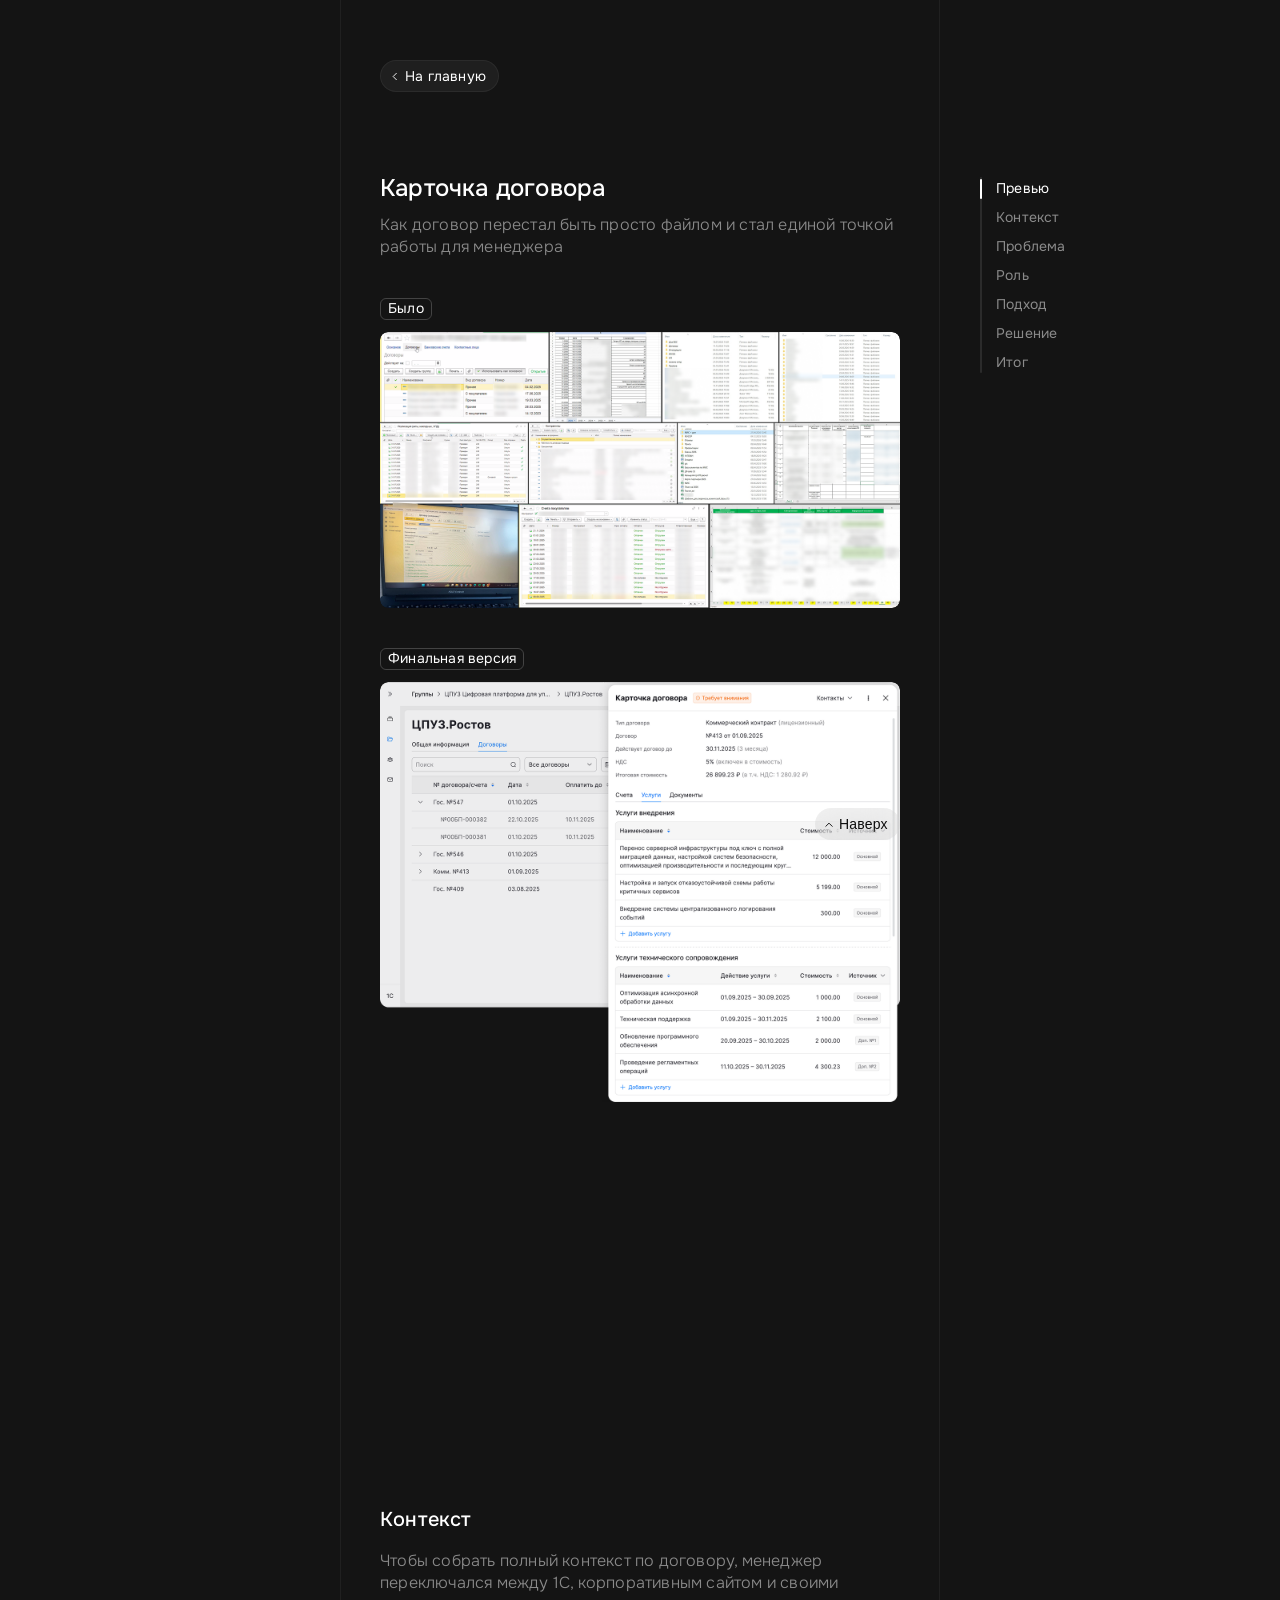
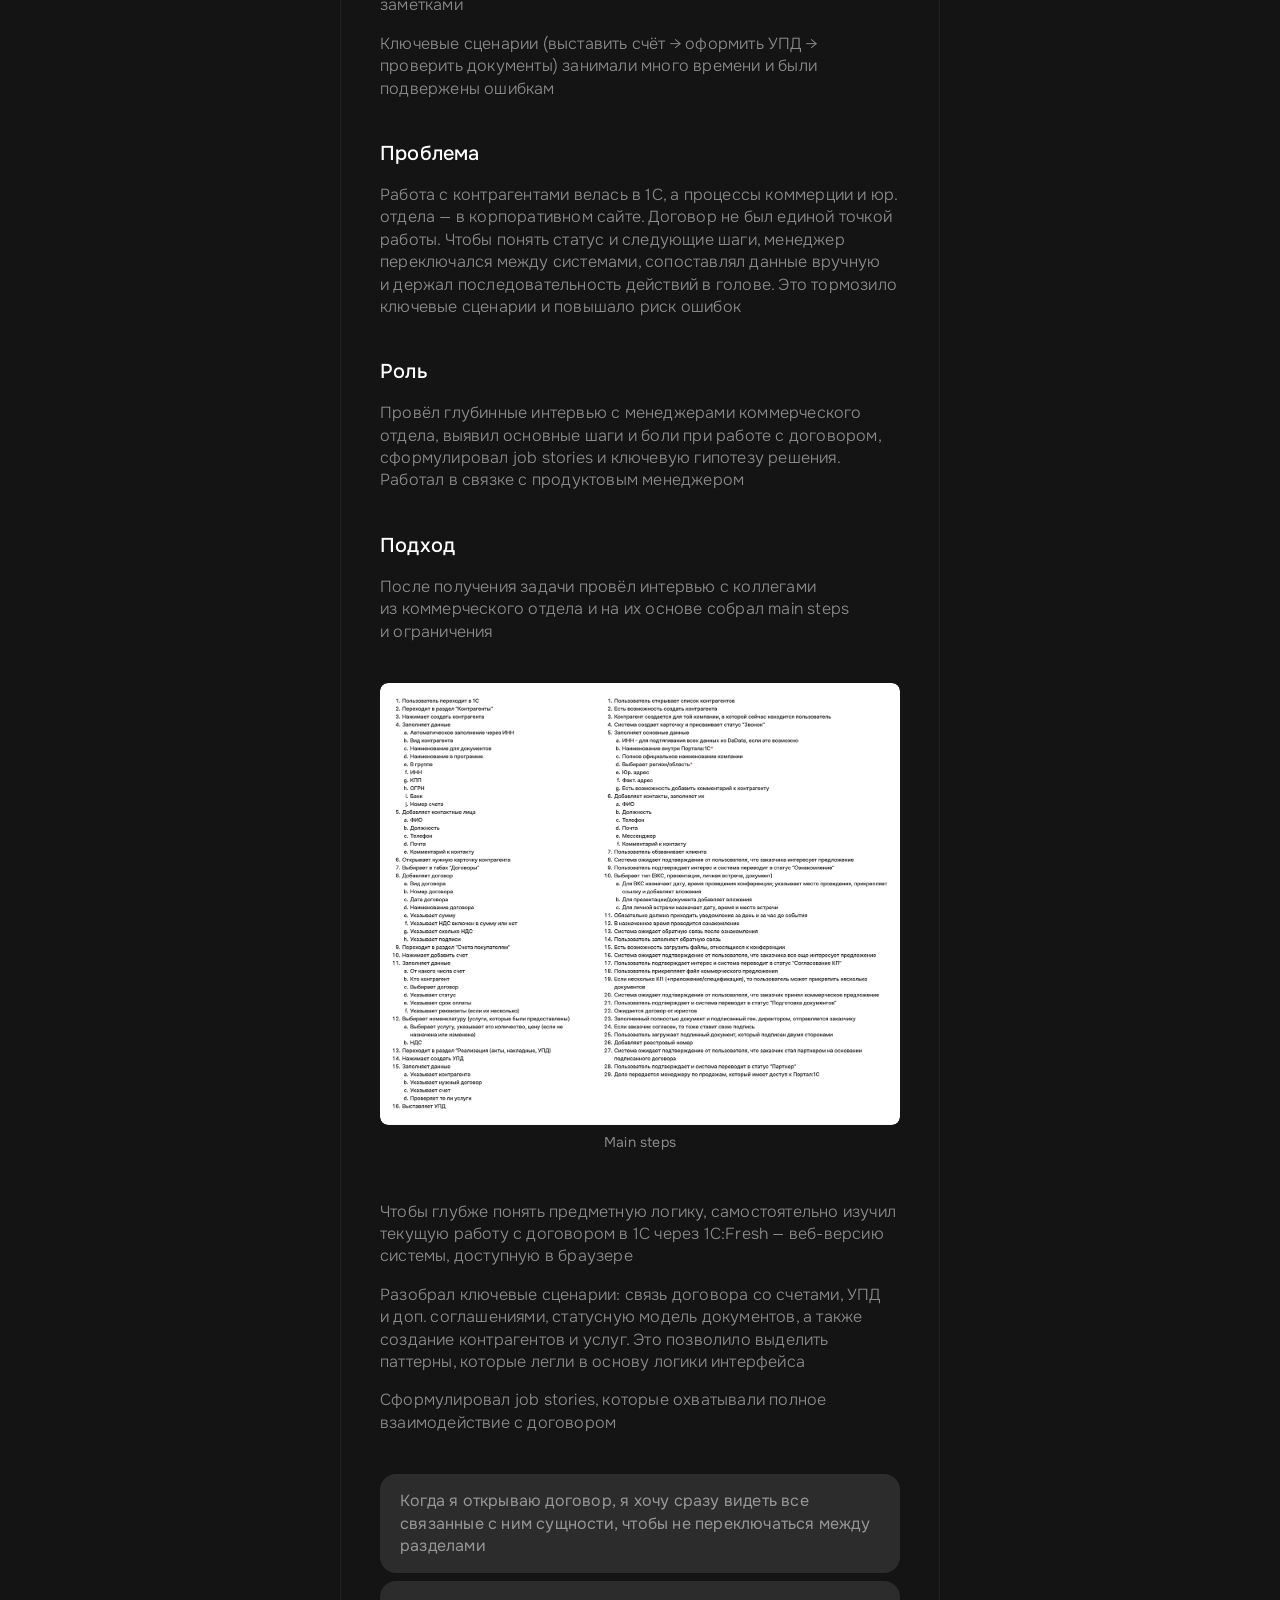
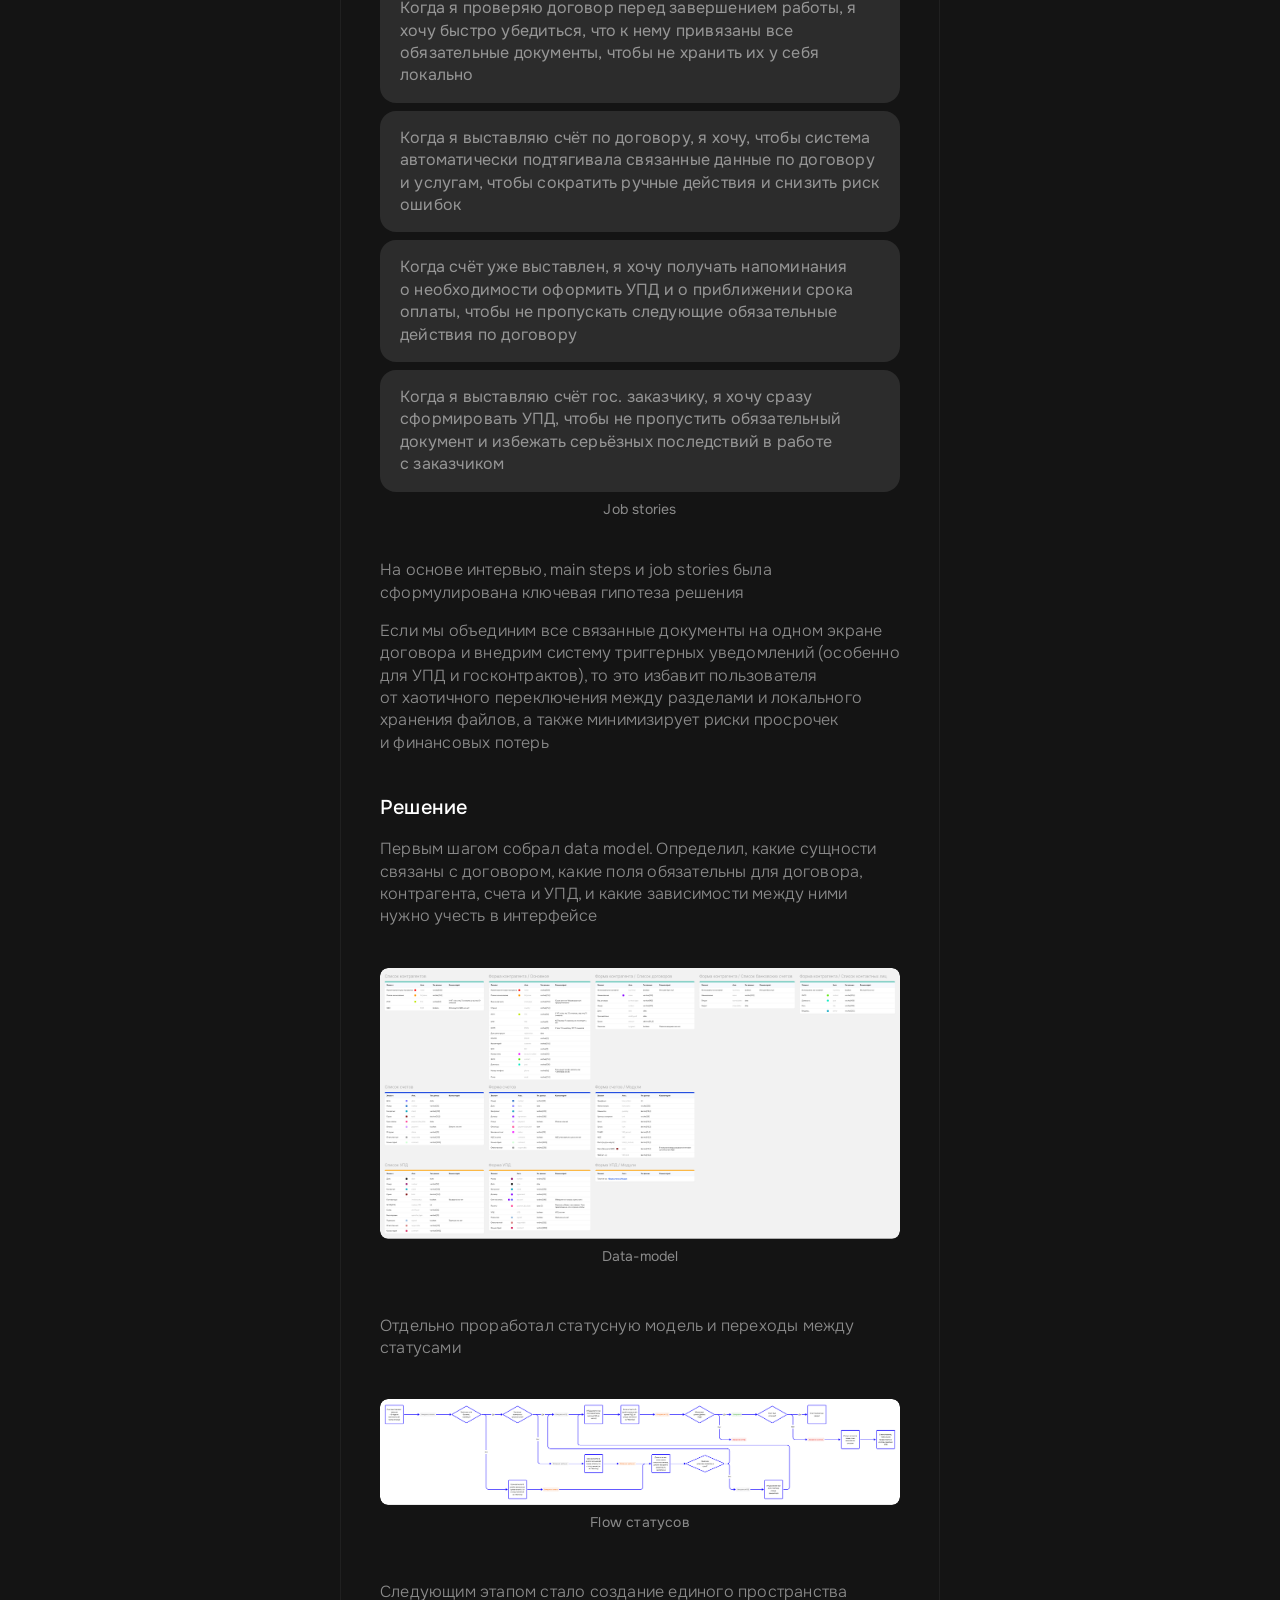
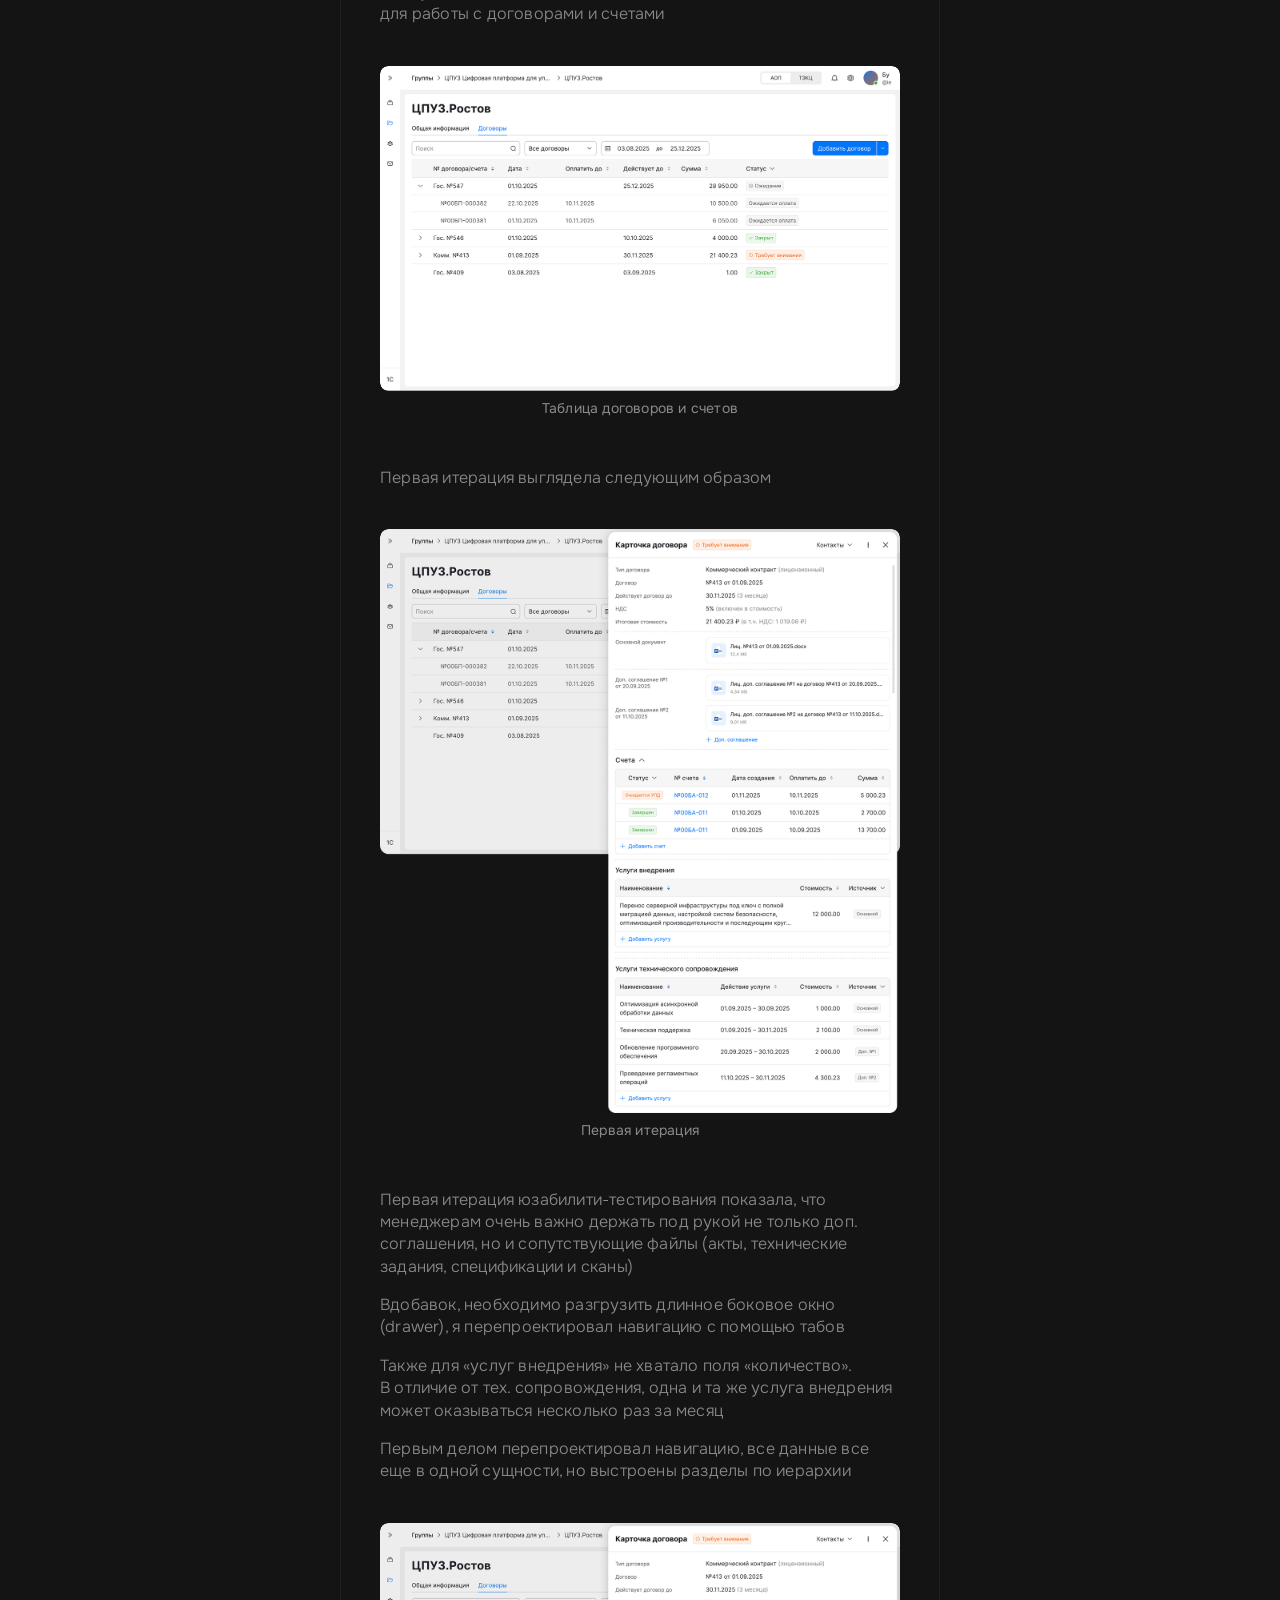
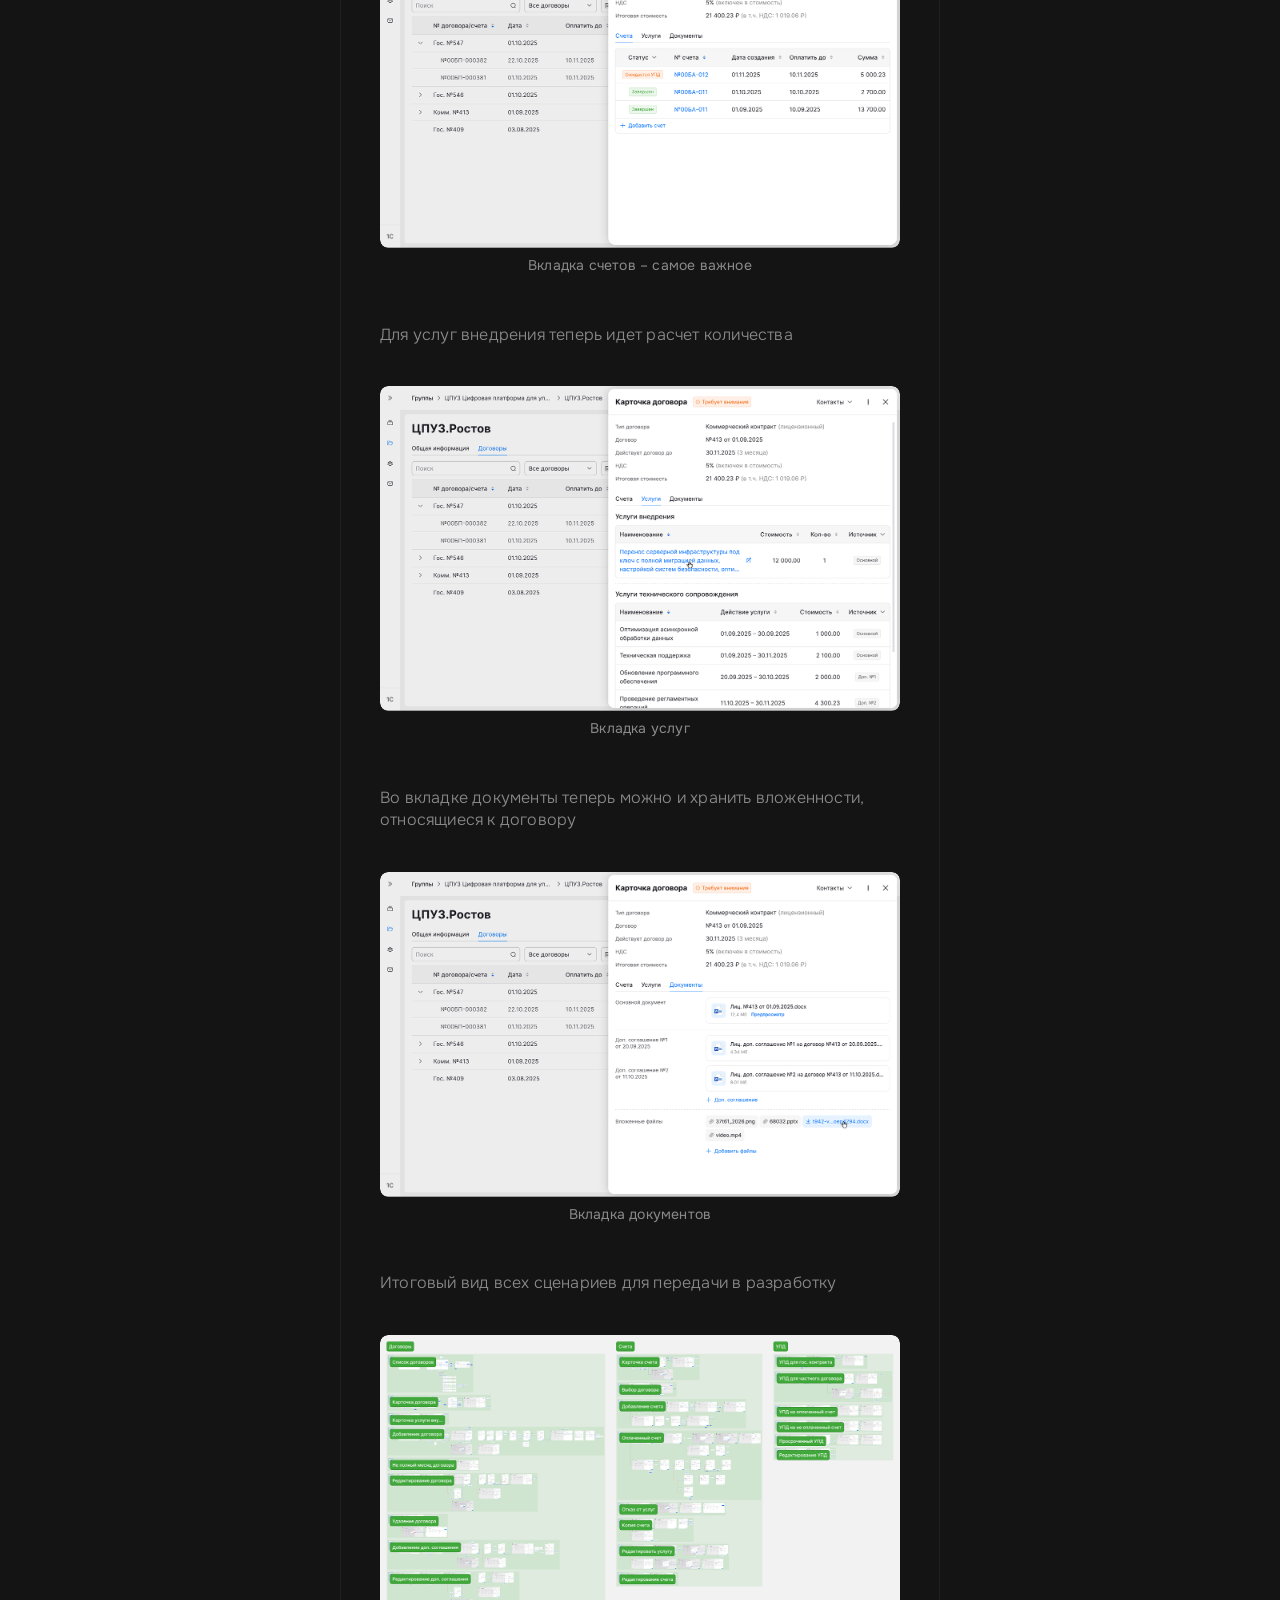
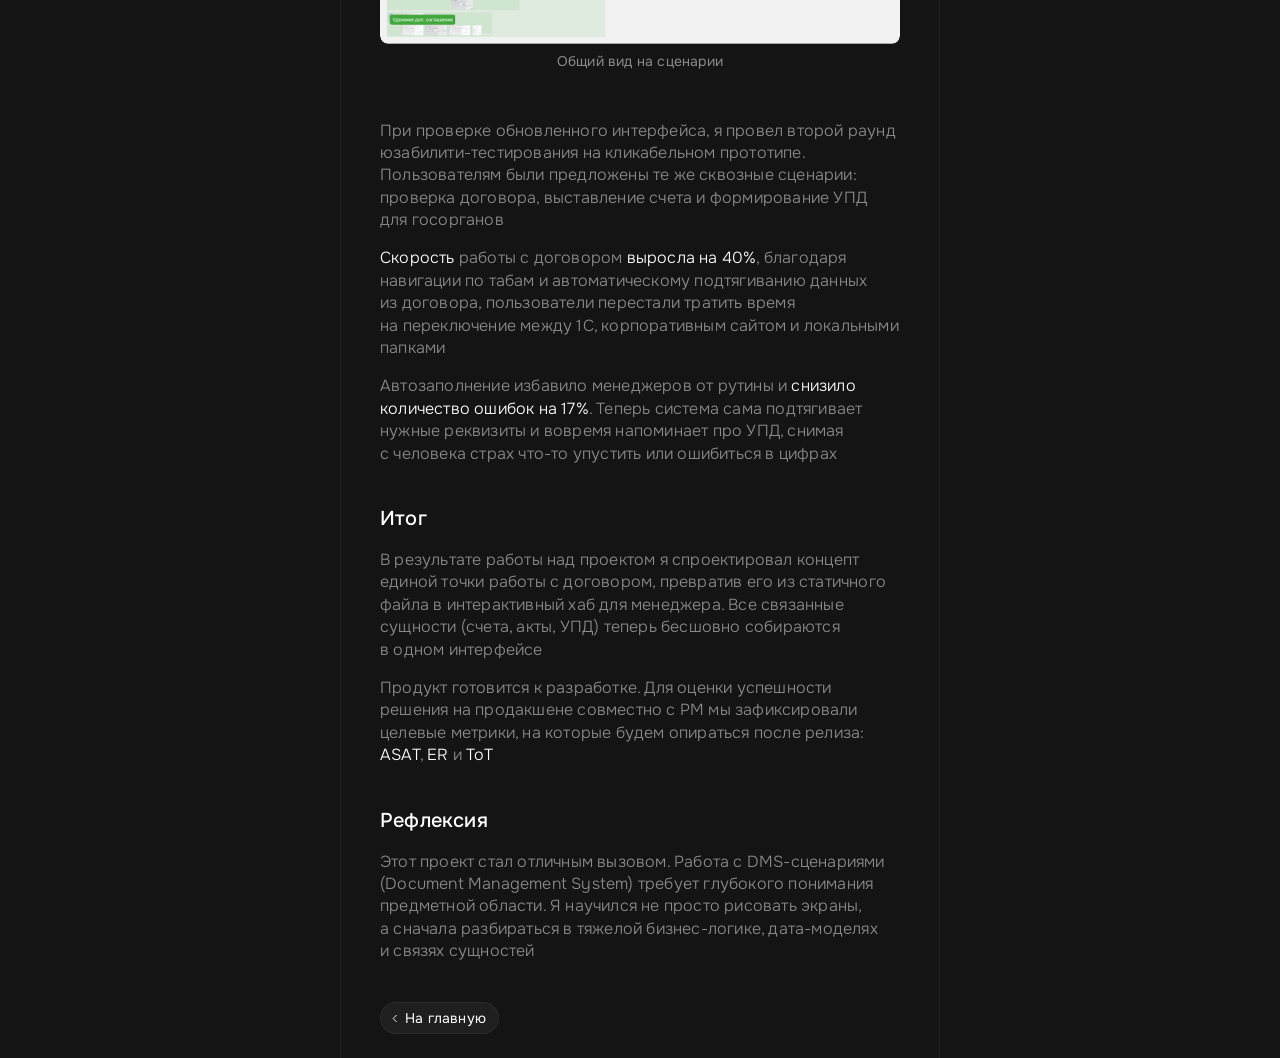
==== commit c7a7a50b: "v.2.0" ====
--- a/agreement-card.html
+++ b/agreement-card.html
@@ -1,4 +1,4 @@
-<!DOCTYPE html>
+<!doctype html>
 <html lang="ru">
   <head>
     <meta charset="UTF-8" />
@@ -8,66 +8,107 @@
     <link rel="stylesheet" href="styles.css" />
     <link rel="prefetch" href="./index.html" />
   </head>
-  <body class="page story-builder">
+  <body class="page case-study">
     <main class="main anchor-top" id="agreement-card-top">
-      <header class="header anim-load">
-        <a href="./index.html?card=1#cards" class="back-button">
+      <header class="header anim-load anim-delay-1">
+        <a href="./index.html" class="back-button">
           <div class="back-button-icon">
             <img src="./src/icons/back.svg" alt="" width="12" height="12" />
           </div>
           <span class="back-button-text">На главную</span>
         </a>
       </header>
-      <div class="story-content anim-load anim-delay-1">
+      <div class="story-content anim-load anim-delay-2">
         <h1 class="story-content__title">Карточка договора</h1>
-        <p class="story-content__description">Или как договор перестал быть просто файлом</p>
-      </div>
-      <div
-        class="preview-block anim-load anim-delay-2"
-        data-full-src="./src/img/ac-preview@4x.png"
-      >
-        <img
-          class="preview-block__image"
-          src="./src/img/ac-preview.png"
-          alt=""
-          width="2340"
-          height="1800"
-          decoding="async"
-          fetchpriority="high"
+        <p class="story-content__description">Как договор перестал быть просто файлом и стал единой точкой работы для менеджера</p>
+      </div>
+      <div class="before-after anim-load anim-delay-3">
+        <div
+          class="image-block image-block--tagged"
+          data-full-src="./src/img/d-before@4x.png"
         >
-      </div>
-      <section class="story-section anchor-section anim-load anim-delay-3" id="ac-context">
+          <div class="image-block__tag">Было</div>
+          <div class="image-block__container">
+            <img
+              class="image-block__image"
+              src="./src/img/d-before.png"
+              alt=""
+              width="520"
+              height="276"
+              loading="lazy"
+              decoding="async"
+            >
+          </div>
+        </div>
+        <div
+          class="image-block image-block--tagged"
+          data-full-src="./src/img/d-after@4x.png"
+        >
+          <div class="image-block__tag">Финальная версия</div>
+          <div class="image-block__container">
+            <img
+              class="image-block__image"
+              src="./src/img/d-after.png"
+              alt=""
+              width="520"
+              height="420"
+              loading="lazy"
+              decoding="async"
+            >
+          </div>
+        </div>
+      </div>
+      <div
+        class="image-block result anim-load anim-delay-4"
+        data-full-src="./src/img/d-result@4x.png"
+      >
+        <div class="image-block__container">
+          <img
+            class="image-block__image"
+            src="./src/img/d-result.png"
+            alt=""
+            width="720"
+            height="609"
+            loading="lazy"
+            decoding="async"
+          >
+        </div>
+      </div>
+      <section class="story-section anchor-section anim-load anim-delay-5" id="ac-context">
         <h2 class="story-section__title">Контекст</h2>
         <p class="story-section__description">
-          На момент старта проекта большая часть работы с контрагентами происходила в 1С. Одновременно с этим многие процессы отдела коммерции и юридического отдела уже были реализованы в корпоративном сайте. Чтобы не разделять связанные сценарии между разными системами, бизнес принял решение интегрировать работу с контрагентами из 1С в корпоративный сайт
-        </p>
-      </section>
-      <section class="story-section anchor-section anim-load anim-delay-4" id="ac-problem">
+          Чтобы собрать полный контекст по договору, менеджер переключался между 1C, корпоративным сайтом и своими заметками
+        </p>
+        <p class="story-section__description">
+          Ключевые сценарии (выставить счёт → оформить УПД → проверить документы) занимали много времени и были подвержены ошибкам
+        </p>
+      </section>
+      <section class="story-section anchor-section anim-load anim-delay-6" id="ac-problem">
         <h2 class="story-section__title">Проблема</h2>
         <p class="story-section__description">
-          После внедрения в доменную область стало понятно, что договор в текущей системе не является единой точкой работы. Чтобы собрать полный контекст по договору, пользователям приходилось переключаться между разными разделами и вручную сопоставлять информацию. Это замедляло выполнение ключевых сценариев и усложняло работу с договором
-        </p>
-      </section>
-      <section class="story-section anchor-section anim-load anim-delay-5" id="ac-role">
+          Работа с контрагентами велась в 1C, а процессы коммерции и юр. отдела — в корпоративном сайте. Договор не был единой точкой работы. Чтобы понять статус и следующие шаги, менеджер переключался между системами, сопоставлял данные вручную и держал последовательность действий в голове. Это тормозило ключевые сценарии и повышало риск ошибок
+        </p>
+      </section>
+      <section class="story-section anchor-section anim-load anim-delay-7" id="ac-role">
         <h2 class="story-section__title">Роль</h2>
         <p class="story-section__description">
-          Проведение глубинных интервью, анализ main steps как отправной точки для поиска решения, описание job story, выбор основной гипотезы. Решение прорабатывал в связке с продуктовым менеджером
-        </p>
-      </section>
-      <section class="story-section anchor-section anim-load anim-delay-6" id="ac-approach">
+          Провёл глубинные интервью с менеджерами коммерческого отдела, выявил основные шаги и боли при работе с договором, сформулировал job stories и ключевую гипотезу решения. Работал в связке с продуктовым менеджером
+        </p>
+      </section>
+      <section class="story-section anchor-section" id="ac-approach">
         <h2 class="story-section__title">Подход</h2>
         <p class="story-section__description">
           После получения задачи провёл интервью с коллегами из коммерческого отдела и на их основе собрал main steps и ограничения 
         </p>
       </section>
       <div
-        class="image-block anim-load anim-delay-7"
-        data-full-src="./src/img/ac-main-steps@4x.png"
-      >
-        <div class="image-block__container">
-          <img
-            class="image-block__image"
-            src="./src/img/ac-main-steps.png"
+        class="image-block"
+        data-full-src="./src/img/d-main-steps@4x.png"
+      >
+        <div class="image-block__container">
+          <img
+            class="image-block__image"
+            src="./src/img/d-main-steps.png"
             alt=""
             width="720"
             height="609"
@@ -111,7 +152,7 @@
           На основе интервью, main steps и job stories была сформулирована ключевая гипотеза решения
         </p>
         <p class="story-section__description">
-          Если сделать договор единой точкой работы, в которой будут собраны все связанные сущности и напоминания по следующим действиям, то пользователь сможет вести договор в одном месте, не теряя контекст и не пропуская обязательные шаги
+          Если мы объединим все связанные документы на одном экране договора и внедрим систему триггерных уведомлений (особенно для УПД и госконтрактов), то это избавит пользователя от хаотичного переключения между разделами и локального хранения файлов, а также минимизирует риски просрочек и финансовых потерь
         </p>
       </section>
       <section class="story-section anchor-section" id="ac-solution">
@@ -122,12 +163,12 @@
       </section>
       <div
         class="image-block"
-        data-full-src="./src/img/ac-data-model@4x.png"
-      >
-        <div class="image-block__container">
-          <img
-            class="image-block__image"
-            src="./src/img/ac-data-model.png"
+        data-full-src="./src/img/d-data-model@4x.png"
+      >
+        <div class="image-block__container">
+          <img
+            class="image-block__image"
+            src="./src/img/d-data-model.png"
             alt=""
             width="2760"
             height="1436"
@@ -139,17 +180,39 @@
       </div>
       <section class="story-section">
         <p class="story-section__description">
+          Отдельно проработал статусную модель и переходы между статусами
+        </p>
+      </section>
+      <div
+        class="image-block"
+        data-full-src="./src/img/d-flow@4x.png"
+      >
+        <div class="image-block__container">
+          <img
+            class="image-block__image"
+            src="./src/img/d-flow.png"
+            alt=""
+            width="720"
+            height="146"
+            loading="lazy"
+            decoding="async"
+          >
+        </div>
+        <div class="image-block__caption">Flow статусов</div>
+      </div>
+      <section class="story-section">
+        <p class="story-section__description">
           Следующим этапом стало создание единого пространства для работы с договорами и счетами
         </p>
       </section>
       <div
         class="image-block"
-        data-full-src="./src/img/ac-main-table@4x.png"
-      >
-        <div class="image-block__container">
-          <img
-            class="image-block__image"
-            src="./src/img/ac-main-table.png"
+        data-full-src="./src/img/d-main-table@4x.png"
+      >
+        <div class="image-block__container">
+          <img
+            class="image-block__image"
+            src="./src/img/d-main-table.png"
             alt=""
             width="720"
             height="450"
@@ -161,39 +224,17 @@
       </div>
       <section class="story-section">
         <p class="story-section__description">
-          Отдельно проработал статусную модель и переходы между статусами
-        </p>
-      </section>
-      <div
-        class="image-block"
-        data-full-src="./src/img/ac-status@4x.png"
-      >
-        <div class="image-block__container">
-          <img
-            class="image-block__image"
-            src="./src/img/ac-status.png"
-            alt=""
-            width="720"
-            height="146"
-            loading="lazy"
-            decoding="async"
-          >
-        </div>
-        <div class="image-block__caption">Flow статусов</div>
-      </div>
-      <section class="story-section">
-        <p class="story-section__description">
-          Первая итерация помогла проверить уровень детализации блока со счетами. Стало понятно, что одних ссылок на сущности недостаточно и для сохранения контекста нужно показывать статус прямо в списке
-        </p>
-      </section>
-      <div
-        class="image-block"
-        data-full-src="./src/img/ac-first-ver@4x.png"
-      >
-        <div class="image-block__container">
-          <img
-            class="image-block__image"
-            src="./src/img/ac-first-ver.png"
+          Первая итерация выглядела следующим образом
+        </p>
+      </section>
+      <div
+        class="image-block"
+        data-full-src="./src/img/d-first-ver@4x.png"
+      >
+        <div class="image-block__container">
+          <img
+            class="image-block__image"
+            src="./src/img/d-first-ver.png"
             alt=""
             width="720"
             height="450"
@@ -205,153 +246,123 @@
       </div>
       <section class="story-section">
         <p class="story-section__description">
-          Услуги в первой версии были представлены карточками, из-за чего блок становился слишком громоздким и хуже сканировался, особенно если услуг по договору было несколько
-        </p>
-        <p class="story-section__description">
-          Вдобавок уточнили важное доменное правило, что НДС наследуется от договора, поэтому в интерфейсе не было смысла отдельно акцентировать его на уровне услуги
-        </p>
-      </section>
-      <div
-        class="image-block"
-        data-full-src="./src/img/ac-example@4x.png"
-      >
-        <div class="image-block__container">
-          <img
-            class="image-block__image"
-            src="./src/img/ac-example.png"
-            alt=""
-            width="720"
-            height="450"
-            loading="lazy"
-            decoding="async"
-          >
-        </div>
-        <div class="image-block__caption">Пример услуг внутри договора</div>
-      </div>
-      <section class="story-section">
-        <p class="story-section__description">
-          Также стало видно, что контакты участвуют не только как справочная информация, но и как часть частого рабочего сценария
-        </p>
-      </section>
-      <div
-        class="image-block"
-        data-full-src="./src/img/ac-contact@4x.png"
-      >
-        <div class="image-block__container">
-          <img
-            class="image-block__image"
-            src="./src/img/ac-contact.png"
-            alt=""
-            width="720"
-            height="450"
-            loading="lazy"
-            decoding="async"
-          >
-        </div>
-        <div class="image-block__caption">Контакты и прочая информация</div>
-      </div>
-      <section class="story-section">
-        <p class="story-section__description">
-          Во второй итерации поднял контакты в верхнюю часть карточки, т.е. повысил их приоритет, чтобы пользователь мог быстрее перейти к коммуникации, если это необходимо
-        </p>
-        <p class="story-section__description">
-          Счета и услуги перевёл в табличный формат. Он лучше подходил для сравнения однотипных сущностей и экономил вертикальное пространство. Для счетов добавил статусы прямо в списке, чтобы пользователь видел текущее состояние без перехода внутрь
-        </p>
-        <p class="story-section__description">
-          Чтобы снизить перегруженность карточки и упростить навигацию, я также развел счета, услуги и документы по отдельным табам. Это помогло отделить часто используемый сценарий от второстепенных: документы и услуги нужны пользователю реже, тогда как работа со счетами занимает большую часть времени менеджера
-        </p>
-      </section>
-      <div
-        class="image-block"
-        data-full-src="./src/img/ac-account@4x.png"
-      >
-        <div class="image-block__container">
-          <img
-            class="image-block__image"
-            src="./src/img/ac-account.png"
-            alt=""
-            width="720"
-            height="824"
-            loading="lazy"
-            decoding="async"
-          >
-        </div>
-        <div class="image-block__caption">Счета во второй итерации</div>
-      </div>
-      <div
-        class="image-block"
-        data-full-src="./src/img/ac-services@4x.png"
-      >
-        <div class="image-block__container">
-          <img
-            class="image-block__image"
-            src="./src/img/ac-services.png"
-            alt=""
-            width="720"
-            height="824"
-            loading="lazy"
-            decoding="async"
-          >
-        </div>
-        <div class="image-block__caption">Услуги во второй итерации</div>
-      </div>
-      <div
-        class="image-block"
-        data-full-src="./src/img/ac-document@4x.png"
-      >
-        <div class="image-block__container">
-          <img
-            class="image-block__image"
-            src="./src/img/ac-document.png"
-            alt=""
-            width="720"
-            height="824"
-            loading="lazy"
-            decoding="async"
-          >
-        </div>
-        <div class="image-block__caption">Документы во второй итерации</div>
-      </div>
-      <section class="story-section">
-        <p class="story-section__description">
-          После этого собрал прототип и проверил его на пользователях, чтобы оценить понятность структуры, заметность статусов и удобство ключевых сценариев
-        </p>
-      </section>
-      <div
-        class="image-block"
-        data-full-src="./src/img/ac-test@4x.png"
-      >
-        <div class="image-block__container">
-          <img
-            class="image-block__image"
-            src="./src/img/ac-test.png"
-            alt=""
-            width="720"
-            height="351"
-            loading="lazy"
-            decoding="async"
-          >
-        </div>
-        <div class="image-block__caption">Проведение юзабилити-тестирования на прототипе</div>
-      </div>
-      <section class="story-section">
-        <p class="story-section__description">
-          Проверка на прототипе показала, что пользователям стало проще ориентироваться в состоянии договора, быстрее находить нужные данные и не терять следующие обязательные действия в сценарии
+          Первая итерация юзабилити-тестирования показала, что менеджерам очень важно держать под рукой не только доп. соглашения, но и сопутствующие файлы (акты, технические задания, спецификации и сканы)
+        </p>
+        <p class="story-section__description">
+          Вдобавок, необходимо разгрузить длинное боковое окно (drawer), я перепроектировал навигацию с помощью табов
+        </p>
+        <p class="story-section__description">
+          Также для «услуг внедрения» не хватало поля «количество». В отличие от тех. сопровождения, одна и та же услуга внедрения может оказываться несколько раз за месяц
+        </p>
+        <p class="story-section__description">
+          Первым делом перепроектировал навигацию, все данные все еще в одной сущности, но выстроены разделы по иерархии
+        </p>
+      </section>
+      <div
+        class="image-block"
+        data-full-src="./src/img/d-account@4x.png"
+      >
+        <div class="image-block__container">
+          <img
+            class="image-block__image"
+            src="./src/img/d-account.png"
+            alt=""
+            width="720"
+            height="450"
+            loading="lazy"
+            decoding="async"
+          >
+        </div>
+        <div class="image-block__caption">Вкладка счетов – самое важное</div>
+      </div>
+      <section class="story-section">
+        <p class="story-section__description">
+          Для услуг внедрения теперь идет расчет количества
+        </p>
+      </section>
+      <div
+        class="image-block"
+        data-full-src="./src/img/d-services@4x.png"
+      >
+        <div class="image-block__container">
+          <img
+            class="image-block__image"
+            src="./src/img/d-services.png"
+            alt=""
+            width="720"
+            height="450"
+            loading="lazy"
+            decoding="async"
+          >
+        </div>
+        <div class="image-block__caption">Вкладка услуг</div>
+      </div>
+      <section class="story-section">
+        <p class="story-section__description">
+          Во вкладке документы теперь можно и хранить вложенности, относящиеся к договору
+        </p>
+      </section>
+      <div
+        class="image-block"
+        data-full-src="./src/img/d-files@4x.png"
+      >
+        <div class="image-block__container">
+          <img
+            class="image-block__image"
+            src="./src/img/d-files.png"
+            alt=""
+            width="720"
+            height="450"
+            loading="lazy"
+            decoding="async"
+          >
+        </div>
+        <div class="image-block__caption">Вкладка документов</div>
+      </div>
+      <section class="story-section">
+        <p class="story-section__description">
+          Итоговый вид всех сценариев для передачи в разработку
+        </p>
+      </section>
+      <div
+        class="image-block"
+        data-full-src="./src/img/d-overview@4x.png"
+      >
+        <div class="image-block__container">
+          <img
+            class="image-block__image"
+            src="./src/img/d-overview.png"
+            alt=""
+            width="720"
+            height="450"
+            loading="lazy"
+            decoding="async"
+          >
+        </div>
+        <div class="image-block__caption">Общий вид на сценарии</div>
+      </div>
+      <section class="story-section">
+        <p class="story-section__description">
+          При проверке обновленного интерфейса, я провел второй раунд юзабилити-тестирования на кликабельном прототипе. Пользователям были предложены те же сквозные сценарии: проверка договора, выставление счета и формирование УПД для госорганов
+        </p>
+        <p class="story-section__description">
+          <span class="white-selection">Скорость</span> работы с договором <span class="white-selection">выросла на 40%</span>, благодаря навигации по табам и автоматическому подтягиванию данных из договора, пользователи перестали тратить время на переключение между 1С, корпоративным сайтом и локальными папками
+        </p>
+        <p class="story-section__description">
+          Автозаполнение избавило менеджеров от рутины и <span class="white-selection">снизило количество ошибок на 17%</span>. Теперь система сама подтягивает нужные реквизиты и вовремя напоминает про УПД, снимая с человека страх что-то упустить или ошибиться в цифрах
         </p>
       </section>
       <section class="story-section anchor-section" id="ac-result">
         <h2 class="story-section__title">Итог</h2>
-        <p class="story-section__description">В результате я подготовил концепт единой точки работы с договором, где все связанные сущности собраны в одном интерфейсе</p>
-        <p class="story-section__description">Поскольку решение еще не было реализовано, фактические метрики отсутствуют. При запуске я бы оценивал время работы с договором и число пропущенных счетов/УПД</p>
-        <p class="story-section__description">Отдельно я бы проверял удобство сценария через юзабилити-тестирование, оценивая удовлетворённость пользователей и понятность интерфейса</p>
+        <p class="story-section__description">В результате работы над проектом я спроектировал концепт единой точки работы с договором, превратив его из статичного файла в интерактивный хаб для менеджера. Все связанные сущности (счета, акты, УПД) теперь бесшовно собираются в одном интерфейсе</p>
+        <p class="story-section__description">Продукт готовится к разработке. Для оценки успешности решения на продакшене совместно с PM мы зафиксировали целевые метрики, на которые будем опираться после релиза: <span class="white-selection">ASAT</span>, <span class="white-selection">ER</span> и <span class="white-selection">ToT</span></p>
       </section>
       <section class="story-section anchor-section" id="ac-reflection">
         <h2 class="story-section__title">Рефлексия</h2>
-        <p class="story-section__description">Этот кейс стал для меня хорошей практикой работы в новой предметной области, т.к. раньше я не сталкивался с 1С и DMS-сценариями</p>
-        <p class="story-section__description">Ещё один вывод для меня – ценность итеративного подхода. Быстрые прототипы помогают раньше увидеть слабые места, проверить сценарий вживую и точнее доработать решение</p>
+        <p class="story-section__description">Этот проект стал отличным вызовом. Работа с DMS-сценариями (Document Management System) требует глубокого понимания предметной области. Я научился не просто рисовать экраны, а сначала разбираться в тяжелой бизнес-логике, дата-моделях и связях сущностей</p>
       </section>
       <div class="action-block">
-        <a href="./index.html?card=1#cards" class="back-button">
+        <a href="./index.html" class="back-button">
           <div class="back-button-icon">
             <img src="./src/icons/back.svg" alt="" width="12" height="12" />
           </div>
@@ -383,7 +394,7 @@
         <li class="page-anchor__list-item">
           <a
             href="#agreement-card-top"
-            class="page-anchor__item anchor-item-active"
+            class="page-anchor__item page-anchor__item--active"
             data-anchor-link
             data-target-id="agreement-card-top"
           >Превью</a>
@@ -391,7 +402,7 @@
         <li class="page-anchor__list-item">
           <a
             href="#ac-context"
-            class="page-anchor__item anchor-item"
+            class="page-anchor__item"
             data-anchor-link
             data-target-id="ac-context"
           >Контекст</a>
@@ -399,7 +410,7 @@
         <li class="page-anchor__list-item">
           <a
             href="#ac-problem"
-            class="page-anchor__item anchor-item"
+            class="page-anchor__item"
             data-anchor-link
             data-target-id="ac-problem"
           >Проблема</a>
@@ -407,7 +418,7 @@
         <li class="page-anchor__list-item">
           <a
             href="#ac-role"
-            class="page-anchor__item anchor-item"
+            class="page-anchor__item"
             data-anchor-link
             data-target-id="ac-role"
           >Роль</a>
@@ -415,7 +426,7 @@
         <li class="page-anchor__list-item">
           <a
             href="#ac-approach"
-            class="page-anchor__item anchor-item"
+            class="page-anchor__item"
             data-anchor-link
             data-target-id="ac-approach"
           >Подход</a>
@@ -423,7 +434,7 @@
         <li class="page-anchor__list-item">
           <a
             href="#ac-solution"
-            class="page-anchor__item anchor-item"
+            class="page-anchor__item"
             data-anchor-link
             data-target-id="ac-solution"
           >Решение</a>
@@ -431,13 +442,14 @@
         <li class="page-anchor__list-item">
           <a
             href="#ac-result"
-            class="page-anchor__item anchor-item"
+            class="page-anchor__item"
             data-anchor-link
             data-target-id="ac-result"
           >Итог</a>
         </li>
       </ul>
     </nav>
+    <script src="page-nav.js"></script>
     <script src="script.js"></script>
   </body>
 </html>
--- a/styles.css
+++ b/styles.css
@@ -1,38 +1,8 @@
-@font-face {
-  font-family: 'Tilda Sans';
-  src: url('./src/fonts/TildaSans-Light.woff2') format('woff2'),
-       url('./src/fonts/TildaSans-Light.woff') format('woff');
-  font-weight: 300;
-  font-style: normal;
-  font-display: swap;
-}
-
-@font-face {
-  font-family: 'Tilda Sans';
-  src: url('./src/fonts/TildaSans-Regular.woff2') format('woff2'),
-       url('./src/fonts/TildaSans-Regular.woff') format('woff');
-  font-weight: 400;
-  font-style: normal;
-  font-display: swap;
-}
-
-@font-face {
-  font-family: 'Tilda Sans';
-  src: url('./src/fonts/TildaSans-Medium.woff2') format('woff2'),
-       url('./src/fonts/TildaSans-Medium.woff') format('woff');
-  font-weight: 500;
-  font-style: normal;
-  font-display: swap;
-}
-
-@font-face {
-  font-family: 'Tilda Sans';
-  src: url('./src/fonts/TildaSans-Semibold.woff2') format('woff2'),
-       url('./src/fonts/TildaSans-Semibold.woff') format('woff');
-  font-weight: 600;
-  font-style: normal;
-  font-display: swap;
-}
+@import url('https://fonts.googleapis.com/css2?family=Onest:wght@300;400;500;600;700&display=swap');
+
+/* ==========================================================================
+   Base
+   ========================================================================== */
 
 *,
 *::before,
@@ -47,9 +17,16 @@
   width: 100%;
   min-height: 100%;
   overflow-x: hidden;
-  font-family: 'Tilda Sans', system-ui, -apple-system, BlinkMacSystemFont, 'Segoe UI', sans-serif;
+  font-family: 'Onest', system-ui, -apple-system, BlinkMacSystemFont, 'Segoe UI', sans-serif;
   background: #141414;
   color: #ffffff;
+}
+
+.svg-sprite {
+  position: absolute;
+  width: 0;
+  height: 0;
+  overflow: hidden;
 }
 
 .page {
@@ -66,7 +43,7 @@
   margin: 0 auto;
   display: flex;
   flex-direction: column;
-  gap: 120px;
+  gap: 80px;
   box-shadow:
     inset 1px 0 0 rgba(255, 255, 255, 0.05),
     inset -1px 0 0 rgba(255, 255, 255, 0.05);
@@ -86,136 +63,229 @@
   align-items: center;
 }
 
-.main-content {
-  align-self: stretch;
-  padding: 0 40px;
+/* ==========================================================================
+   Home
+   ========================================================================== */
+
+.home {
+  align-self: stretch;
+  padding-left: 40px;
+  padding-right: 40px;
   display: flex;
   flex-direction: column;
   justify-content: flex-start;
   align-items: flex-start;
-  gap: 48px;
-}
-
-.main-content__text {
-  align-self: stretch;
-  display: flex;
-  flex-direction: column;
-  gap: 24px;
-}
-
-.main-content__title {
-  align-self: stretch;
-  display: flex;
-  flex-direction: column;
   gap: 8px;
 }
 
-.main-content__greeting {
-  align-self: stretch;
-  color: rgba(255, 255, 255, 0.5);
+.home__title {
+  align-self: stretch;
+  color: #ffffff;
   font-size: 24px;
+  font-weight: 500;
   line-height: 1.4;
   word-wrap: break-word;
 }
 
-.main-content__intro {
-  align-self: stretch;
-  font-size: 24px;
-  line-height: 1.4;
-  word-wrap: break-word;
-}
-
-.main-content__intro-bold {
-  color: #ffffff;
-  font-weight: 600;
-}
-
-.main-content__intro-light {
-  color: rgba(255, 255, 255, 0.5);
-  font-weight: 400;
-}
-
-.main-content__description {
+.home__subtitle {
   align-self: stretch;
   color: rgba(255, 255, 255, 0.5);
   font-size: 18px;
-  line-height: 1.4;
-  letter-spacing: 0.6px;
+  font-weight: 300;
+  line-height: 1.4;
+  letter-spacing: 0.2px;
   word-wrap: break-word;
+}
+
+.home__contacts {
+  align-self: stretch;
+  padding-top: 16px;
+  display: inline-flex;
+  flex-wrap: wrap;
+  align-items: flex-start;
+  gap: 8px;
+}
+
+.contact-button {
+  cursor: pointer;
+  height: 40px;
+  display: inline-flex;
+  align-items: center;
+  justify-content: center;
+  gap: 8px;
+  padding: 0 16px;
+  background: rgba(255, 255, 255, 0.05);
+  border: 1px solid rgba(255, 255, 255, 0.05);
+  border-radius: 100px;
+  appearance: none;
+  -webkit-appearance: none;
+  font: inherit;
+  color: inherit;
+  text-decoration: none;
+  transition: background 0.2s ease;
+}
+
+.contact-button:hover {
+  background: rgba(255, 255, 255, 0.1);
+}
+
+.contact-button:active {
+  background: rgba(255, 255, 255, 0.2);
+}
+
+.contact-button:focus-visible {
+  outline: 2px solid rgba(255, 255, 255, 0.5);
+  outline-offset: 2px;
+}
+
+.contact-button--icon {
+  width: 40px;
+  height: 40px;
+  padding: 0 1px 0 0;
+  border-radius: 50%;
+}
+
+.contact-button--icon img {
+  width: 16px;
+  height: 16px;
+  display: block;
+}
+
+.contact-button .link-button-icon {
+  width: 16px;
+  height: 16px;
+  display: flex;
+  align-items: center;
+  justify-content: center;
+  flex-shrink: 0;
+}
+
+/* ==========================================================================
+   Projects
+   ========================================================================== */
+
+.projects {
+  align-self: stretch;
+  padding-left: 40px;
+  padding-right: 40px;
+  display: flex;
+  flex-direction: column;
+  gap: 24px;
+}
+
+.projects__title {
+  color: rgba(255, 255, 255, 0.5);
+  font-size: 16px;
   font-weight: 400;
-}
-
-.main-content__availability {
-  position: relative;
-  display: inline-flex;
-  justify-content: flex-start;
-  align-items: center;
+  line-height: 1.4;
+  letter-spacing: 0.2px;
+}
+
+.projects__list {
+  display: flex;
+  flex-direction: column;
   gap: 12px;
-  padding: 12px 16px;
-  border-radius: 100px;
-  background:
-    linear-gradient(#141414, #141414) padding-box,
-    linear-gradient(50deg, rgba(0, 152, 101, 0.8) 0%, rgba(255, 255, 255, 0.1) 50%) border-box;
-  border: 1px solid transparent;
-}
-
-.main-content__status {
-  display: flex;
-  justify-content: flex-start;
-  align-items: center;
-  gap: 8px;
-}
-
-.main-content__lead {
+}
+
+.project-card {
+  display: flex;
+  flex-direction: column;
+  gap: 16px;
+  padding: 16px;
+  background: rgba(255, 255, 255, 0.03);
+  border-radius: 24px;
+  text-decoration: none;
+  color: inherit;
+  transition: background 0.2s ease;
+}
+
+.project-card:not(.project-card--more):hover {
+  background: rgba(255, 255, 255, 0.05);
+}
+
+.project-card:not(.project-card--more):active {
+  background: rgba(255, 255, 255, 0.07);
+}
+
+.project-card:focus-visible {
+  outline: 2px solid rgba(255, 255, 255, 0.35);
+  outline-offset: 2px;
+}
+
+.project-card__header {
+  display: flex;
+  align-items: baseline;
+  gap: 12px;
+  padding-top: 8px;
+  padding-bottom: 8px;
+}
+
+.project-card__content {
+  flex: 1 1 0;
+  display: flex;
+  flex-direction: column;
+  gap: 4px;
+  min-width: 0;
+}
+
+.project-card__title {
+  color: rgba(255, 255, 255, 0.8);
+  font-size: 16px;
+  font-weight: 600;
+  line-height: 1.4;
+  letter-spacing: 0.2px;
+}
+
+.project-card__subtitle {
+  color: rgba(255, 255, 255, 0.5);
+  font-size: 14px;
+  font-weight: 300;
+  line-height: 1.4;
+  letter-spacing: 0.2px;
+}
+
+.project-card__tag {
+  color: rgba(255, 255, 255, 0.3);
+  font-size: 14px;
+  font-weight: 400;
+  line-height: 1.4;
+  letter-spacing: 0.2px;
+  white-space: nowrap;
+  flex-shrink: 0;
+}
+
+.project-card__image {
+  width: 100%;
+  aspect-ratio: 122 / 65;
+  background-position: center;
+  background-repeat: no-repeat;
+  background-size: cover;
+  border-radius: 12px;
+}
+
+.project-card--more {
+  padding: 16px 40px;
+  background: transparent;
+  outline: 2px solid rgba(255, 255, 255, 0.05);
+  outline-offset: -2px;
+  align-items: center;
+  text-align: center;
+}
+
+.project-card__icon {
+  display: flex;
+  align-items: center;
+  justify-content: center;
   width: 20px;
   height: 20px;
-  padding: 1px 0 0 0.7px;
-  display: inline-flex;
-  justify-content: center;
-  align-items: center;
-  border-radius: 100px;
-  background: #009865;
-  box-shadow: 0px 0px 4px 4px rgba(0, 152, 101, 0.25);
-  overflow: hidden;
-}
-
-.main-content__container {
-  display: flex;
-  justify-content: center;
-  align-items: center;
-  gap: 8px;
-}
-
-.main-content__availability-text {
-  color: rgba(255, 255, 255, 0.5);
-  font-size: 16px;
-  font-weight: 500;
-  line-height: 1.4;
-}
-
-.main-content__divider {
-  width: 1px;
-  height: 24px;
-  background: #ffffff;
-  opacity: 0.05;
-}
-
-.main-content__link {
-  color: rgba(255, 255, 255, 0.8);
-  font-size: 16px;
-  font-weight: 500;
-  line-height: 1.4;
-  text-decoration: none;
-  cursor: pointer;
-  transition: color 0.3s ease;
-}
-
-.main-content__link:hover {
-  color: #ffffff;
-}
-
-.main-content__link:active {
-  color: rgba(255, 255, 255, 0.5);
+}
+
+.project-card__more-text {
+  color: rgba(255, 255, 255, 0.3);
+  font-size: 14px;
+  font-weight: 300;
+  line-height: 1.4;
+  letter-spacing: 0.2px;
 }
 
 .card-container {
@@ -287,9 +357,6 @@
   left: 40px;
   top: 0;
   background-image: url('./src/img/card-item--1.png');
-}
-
-.card-item {
   cursor: default;
 }
 
@@ -305,6 +372,10 @@
   cursor: grabbing;
 }
 
+/* ==========================================================================
+   Work list
+   ========================================================================== */
+
 .work-list {
   align-self: stretch;
   padding: 0 40px;
@@ -314,11 +385,15 @@
 
 .work-list__title {
   align-self: stretch;
-  padding: 24px 0;
+  padding: 0 0 24px 0;
   display: flex;
   justify-content: center;
   align-items: center;
   gap: 8px;
+  letter-spacing: 0.2px;
+  line-height: 1.4;
+  font-size: 18px;
+  font-weight: 300;
 }
 
 .work-list__title-text {
@@ -349,6 +424,8 @@
   gap: 24px;
   cursor: pointer;
   transition: all 0.3s cubic-bezier(0.65, 0, 0.35, 1);
+  -webkit-tap-highlight-color: transparent;
+  touch-action: manipulation;
 }
 
 .work-list__left-side {
@@ -360,24 +437,23 @@
 }
 
 .work-list__date {
-  width: 130px;
-  color: rgba(255, 255, 255, 0.5);
+  width: 140px;
+  color: rgba(255, 255, 255, 0.3);
   font-size: 16px;
+  font-weight: 300;
+  letter-spacing: 0.2px;
   line-height: 1.4;
   transition: color 0.3s cubic-bezier(0.65, 0, 0.35, 1);
-}
-
-.work-list__item-header:hover .work-list__date {
-  color: #ffffff;
 }
 
 .work-list__company {
   color: #ffffff;
   font-size: 16px;
-  font-weight: 600;
+  font-weight: 500;
+  letter-spacing: 0.2px;
   line-height: 1.4;
   text-decoration: underline;
-  text-decoration-color: rgba(255, 255, 255, 0.65);
+  text-decoration-color: rgba(255, 255, 255, 0.7);
   text-decoration-thickness: 1px;
   text-underline-offset: 3px;
 }
@@ -411,19 +487,16 @@
 }
 
 .work-list__position {
-  padding-bottom: 2px;
-  color: rgba(255, 255, 255, 0.5);
+  color: rgba(255, 255, 255, 0.3);
   font-size: 16px;
   line-height: 1.4;
+  font-weight: 300;
+  letter-spacing: 0.2px;
   transition: color 0.3s cubic-bezier(0.65, 0, 0.35, 1);
 }
 
 .work-list__position-suffix {
   display: inline;
-}
-
-.work-list__item-header:hover .work-list__position {
-  color: #ffffff;
 }
 
 .work-list__toggle {
@@ -444,16 +517,8 @@
   display: block;
   width: 100%;
   height: 100%;
-}
-
-.work-list__toggle svg path {
-  stroke: rgba(255, 255, 255, 0.5);
-  transition: stroke 0.3s cubic-bezier(0.65, 0, 0.35, 1);
-}
-
-.work-list__item-header:hover .work-list__toggle svg path,
-.work-list__item.expanded .work-list__item-header:hover .work-list__toggle svg path {
-  stroke: #ffffff;
+  color: rgba(255, 255, 255, 0.3);
+  transition: color 0.3s cubic-bezier(0.65, 0, 0.35, 1);
 }
 
 .work-list__item.expanded .work-list__toggle {
@@ -479,68 +544,21 @@
 .work-list__item.expanded .work-list__item-content {
   grid-template-rows: 1fr;
   opacity: 1;
-  padding-top: 12px;
+  padding-top: 24px;
 }
 
 .work-list__description {
   margin: 0;
+  display: flex;
+  flex-direction: column;
+  gap: 12px;
   color: rgba(255, 255, 255, 0.5);
   font-size: 16px;
   line-height: 1.4;
-  letter-spacing: 0.1px;
+  letter-spacing: 0.2px;
   font-weight: 300;
 }
 
-.link {
-  align-self: stretch;
-  padding: 0 40px;
-  display: flex;
-  flex-direction: column;
-  gap: 48px;
-}
-
-.link-text {
-  align-self: stretch;
-  display: flex;
-  flex-direction: column;
-  gap: 24px;
-}
-
-.link-text-main {
-  margin: 0;
-  font-size: 24px;
-  font-weight: 600;
-  line-height: 1.4;
-  word-wrap: break-word;
-}
-
-.link-text-main--white {
-  color: #ffffff;
-}
-
-.link-text-main--muted {
-  color: rgba(255, 255, 255, 0.5);
-}
-
-.link-text-sub {
-  margin: 0;
-  max-width: 520px;
-  color: rgba(255, 255, 255, 0.5);
-  font-size: 18px;
-  font-weight: 400;
-  line-height: 1.4;
-  letter-spacing: 0.5px;
-  word-wrap: break-word;
-}
-
-.link-actions {
-  display: inline-flex;
-  align-items: flex-start;
-  flex-wrap: wrap;
-  gap: 8px;
-}
-
-.link-button,
 .back-button {
   border-radius: 100px;
   background: rgba(255, 255, 255, 0.05);
@@ -553,40 +571,22 @@
 }
 
 
-.link-button {
-  height: 48px;
-  display: inline-flex;
-  align-items: center;
-  gap: 8px;
-  padding: 0 16px;
-  box-shadow: none;
-}
-
-.link-button:hover,
 .back-button:hover {
   background: rgba(255, 255, 255, 0.1);
 }
 
-.link-button:active,
 .back-button:active {
   background: rgba(255, 255, 255, 0.2);
-}
-
-.link-button:focus-visible {
-  outline: 2px solid #ffffff;
-  outline-offset: 2px;
-  border-radius: 100px;
 }
 
 .link-button-text,
 .back-button-text {
   color: #ffffff;
-  font-size: 16px;
-  font-family: 'Tilda Sans', system-ui, -apple-system, BlinkMacSystemFont, 'Segoe UI', sans-serif;
-  font-weight: 500;
-  line-height: 1.4;
+  font-size: 14px;
+  font-weight: 400;
+  line-height: 1.4;
+  letter-spacing: 0.2px;
   white-space: nowrap;
-  padding-bottom: 1px;
 }
 
 .link-button-text {
@@ -598,10 +598,6 @@
   width: 16px;
   height: 16px;
   display: flex;
-}
-
-.link-button:first-child .link-button-icon img {
-  transform: translateX(-1px);
 }
 
 .link-button-icon img {
@@ -631,9 +627,10 @@
 .footer__year-value,
 .footer__note {
   color: rgba(255, 255, 255, 0.2);
-  font-size: 16px;
-  font-weight: 400;
-  line-height: 1.4;
+  font-size: 14px;
+  font-weight: 300;
+  line-height: 1.4;
+  letter-spacing: 0.2px;
   word-wrap: break-word;
 }
 
@@ -701,6 +698,10 @@
     transform: translateY(0);
   }
 }
+
+/* ==========================================================================
+   Animations
+   ========================================================================== */
 
 .anim-load {
   opacity: 0;
@@ -724,7 +725,11 @@
   transform: none !important;
 }
 
-.story-builder .main {
+/* ==========================================================================
+   Case study pages
+   ========================================================================== */
+
+.case-study .main {
   gap: 40px;
 }
 
@@ -735,7 +740,7 @@
 
 .page-anchor {
   position: fixed;
-  top: 335px;
+  top: 177px;
   left: calc(50% + 340px);
   display: flex;
   justify-content: flex-start;
@@ -789,7 +794,7 @@
   font-size: 14px;
   font-weight: 400;
   line-height: 1.4;
-  letter-spacing: 0.1px;
+  letter-spacing: 0.2px;
   text-decoration: none;
   word-wrap: break-word;
   transition: color 0.2s ease;
@@ -805,16 +810,13 @@
   border-radius: 4px;
 }
 
-.anchor-item-active {
+.page-anchor__item--active {
   color: #ffffff;
 }
 
-.anchor-item {
-  color: rgba(255, 255, 255, 0.5);
-}
-
 .back-button {
-  padding: 4px 12px 4px 8px;
+  height: 32px;
+  padding: 1px 12px 0px 8px;
   display: inline-flex;
   justify-content: flex-start;
   align-items: center;
@@ -834,46 +836,57 @@
 }
 
 .back-button-icon img {
+  padding: 0 0 1px 0;
   display: block;
   transition: filter 0.2s ease;
 }
 
-.back-button-text {
-  padding-bottom: 1px;
-  transition: color 0.2s ease;
-}
-
-.cv-text {
-  padding-bottom: 0px;
-}
-
 .story-content {
   align-self: stretch;
-  padding: 80px 40px 0 40px;
-  display: flex;
-  flex-direction: column;
-  gap: 24px;
-}
-
-.story-content__title,
-.story-section__title {
+  padding: 40px 40px 0 40px;
+  display: flex;
+  flex-direction: column;
+  gap: 8px;
+}
+
+.story-content__title {
   align-self: stretch;
   color: #ffffff;
   font-size: 24px;
-  font-weight: 600;
+  font-weight: 500;
   line-height: 1.4;
   word-wrap: break-word;
+  letter-spacing: 0.2px;
+}
+
+.story-section__title {
+  align-self: stretch;
+  color: #ffffff;
+  font-size: 20px;
+  font-weight: 500;
+  line-height: 1.4;
+  word-wrap: break-word;
+  letter-spacing: 0.2px;
 }
 
 .story-content__description,
 .story-section__description {
   align-self: stretch;
   color: rgba(255, 255, 255, 0.5);
-  font-size: 18px;
+  font-size: 16px;
   font-weight: 300;
   line-height: 1.4;
   word-wrap: break-word;
-  letter-spacing: 0.5px;
+  letter-spacing: 0.2px;
+}
+
+.before-after {
+  position: relative;
+  align-self: stretch;
+  display: inline-flex;
+  flex-direction: column;
+  align-items: center;
+  gap: 40px;
 }
 
 .image-block {
@@ -887,6 +900,28 @@
   align-items: flex-start;
   gap: 8px;
   cursor: zoom-in;
+}
+
+.image-block--tagged {
+  gap: 12px;
+  padding-bottom: 0;
+}
+
+.image-block__tag {
+  height: 22px;
+  padding: 0 8px 1px;
+  border-radius: 6px;
+  outline: 1px solid rgba(255, 255, 255, 0.2);
+  outline-offset: -1px;
+  display: inline-flex;
+  justify-content: center;
+  align-items: center;
+  color: #ffffff;
+  font-size: 14px;
+  font-weight: 400;
+  line-height: 1.4;
+  letter-spacing: 0.2px;
+  word-wrap: break-word;
 }
 
 .image-block:last-child {
@@ -915,7 +950,7 @@
 .image-block__caption {
   align-self: stretch;
   text-align: center;
-  letter-spacing: 0.1px;
+  letter-spacing: 0.2px;
   color: rgba(255, 255, 255, 0.5);
   font-size: 14px;
   font-weight: 400;
@@ -966,13 +1001,14 @@
 .image-modal__overlay {
   position: absolute;
   inset: 0;
+  z-index: 0;
   background: rgba(0, 0, 0, 0.6);
   backdrop-filter: blur(10px);
 }
 
 .image-modal__close {
   position: fixed;
-  z-index: 1;
+  z-index: 10;
   padding: 4px;
   display: inline-flex;
   justify-content: flex-start;
@@ -1073,6 +1109,11 @@
   transition: none;
 }
 
+.image-modal--zoom-enabled .image-modal__image {
+  max-width: none;
+  max-height: none;
+}
+
 .story-section {
   align-self: stretch;
   padding: 0 40px;
@@ -1116,6 +1157,7 @@
   font-size: 16px;
   font-weight: 400;
   line-height: 1.4;
+  letter-spacing: 0.2px;
   word-wrap: break-word;
 }
 
@@ -1126,6 +1168,7 @@
   font-size: 14px;
   font-weight: 400;
   line-height: 1.4;
+  letter-spacing: 0.2px;
   word-wrap: break-word;
 }
 
@@ -1271,60 +1314,91 @@
     max-height: calc(100vh - 72px);
   }
 
-  .page:not(.story-builder) .header,
-  .page:not(.story-builder) .main-content,
-  .page:not(.story-builder) .work-list,
-  .page:not(.story-builder) .link,
-  .page:not(.story-builder) .footer {
+  .page:not(.case-study) .header,
+  .page:not(.case-study) .home,
+  .page:not(.case-study) .projects,
+  .page:not(.case-study) .work-list,
+  .page:not(.case-study) .footer {
     padding-left: 16px;
     padding-right: 16px;
   }
 
-  .story-builder .header,
-  .story-builder .story-section,
-  .story-builder .stat-block,
-  .story-builder .action-block,
-  .story-builder .footer {
+  .case-study .header,
+  .case-study .story-section,
+  .case-study .stat-block,
+  .case-study .action-block,
+  .case-study .footer {
     padding-left: 16px;
     padding-right: 16px;
   }
 
-  .story-builder .story-content {
-    padding: 80px 16px 0 16px;
-  }
-
-  .story-builder .preview-block,
-  .story-builder .image-block,
-  .story-builder .job-stories-list {
+  .case-study .story-content {
+    padding: 40px 16px 0 16px;
+  }
+
+  .case-study .preview-block,
+  .case-study .image-block,
+  .case-study .job-stories-list {
     padding-left: 16px;
     padding-right: 16px;
   }
 
-  .story-builder .scroll-to-top.fixed {
+  .before-after {
+    --before-after-side-padding: 16px;
+  }
+
+  .case-study .scroll-to-top.fixed {
     left: auto !important;
     right: 16px !important;
   }
 }
 
 @media (max-width: 450px) {
-  .story-builder .stat-block {
+  .case-study .stat-block {
     grid-template-columns: 1fr;
     grid-template-rows: auto;
   }
 
-  .story-builder .stat-card--col-span {
+  .case-study .stat-card--col-span {
     grid-row: auto;
   }
 
-  .story-builder .stat-card--1 {
+  .case-study .stat-card--1 {
     order: 1;
   }
 
-  .story-builder .stat-card--3 {
+  .case-study .stat-card--3 {
     order: 2;
   }
 
-  .story-builder .stat-card--2 {
+  .case-study .stat-card--2 {
     order: 3;
   }
 }
+
+@media (hover: hover) {
+  .work-list__item-header:hover .work-list__date {
+    color: #ffffff;
+  }
+
+  .work-list__item-header:hover .work-list__position {
+    color: #ffffff;
+  }
+
+  .work-list__item-header:hover .work-list__toggle svg,
+  .work-list__item.expanded .work-list__item-header:hover .work-list__toggle svg {
+    color: #ffffff;
+  }
+}
+
+/* Provide clean tap feedback on touch devices without leaving sticky "press" styles after release */
+@media (hover: none) {
+  .work-list__item-header:active .work-list__date,
+  .work-list__item-header:active .work-list__position {
+    color: #ffffff;
+  }
+
+  .work-list__item-header:active .work-list__toggle svg {
+    color: #ffffff;
+  }
+}
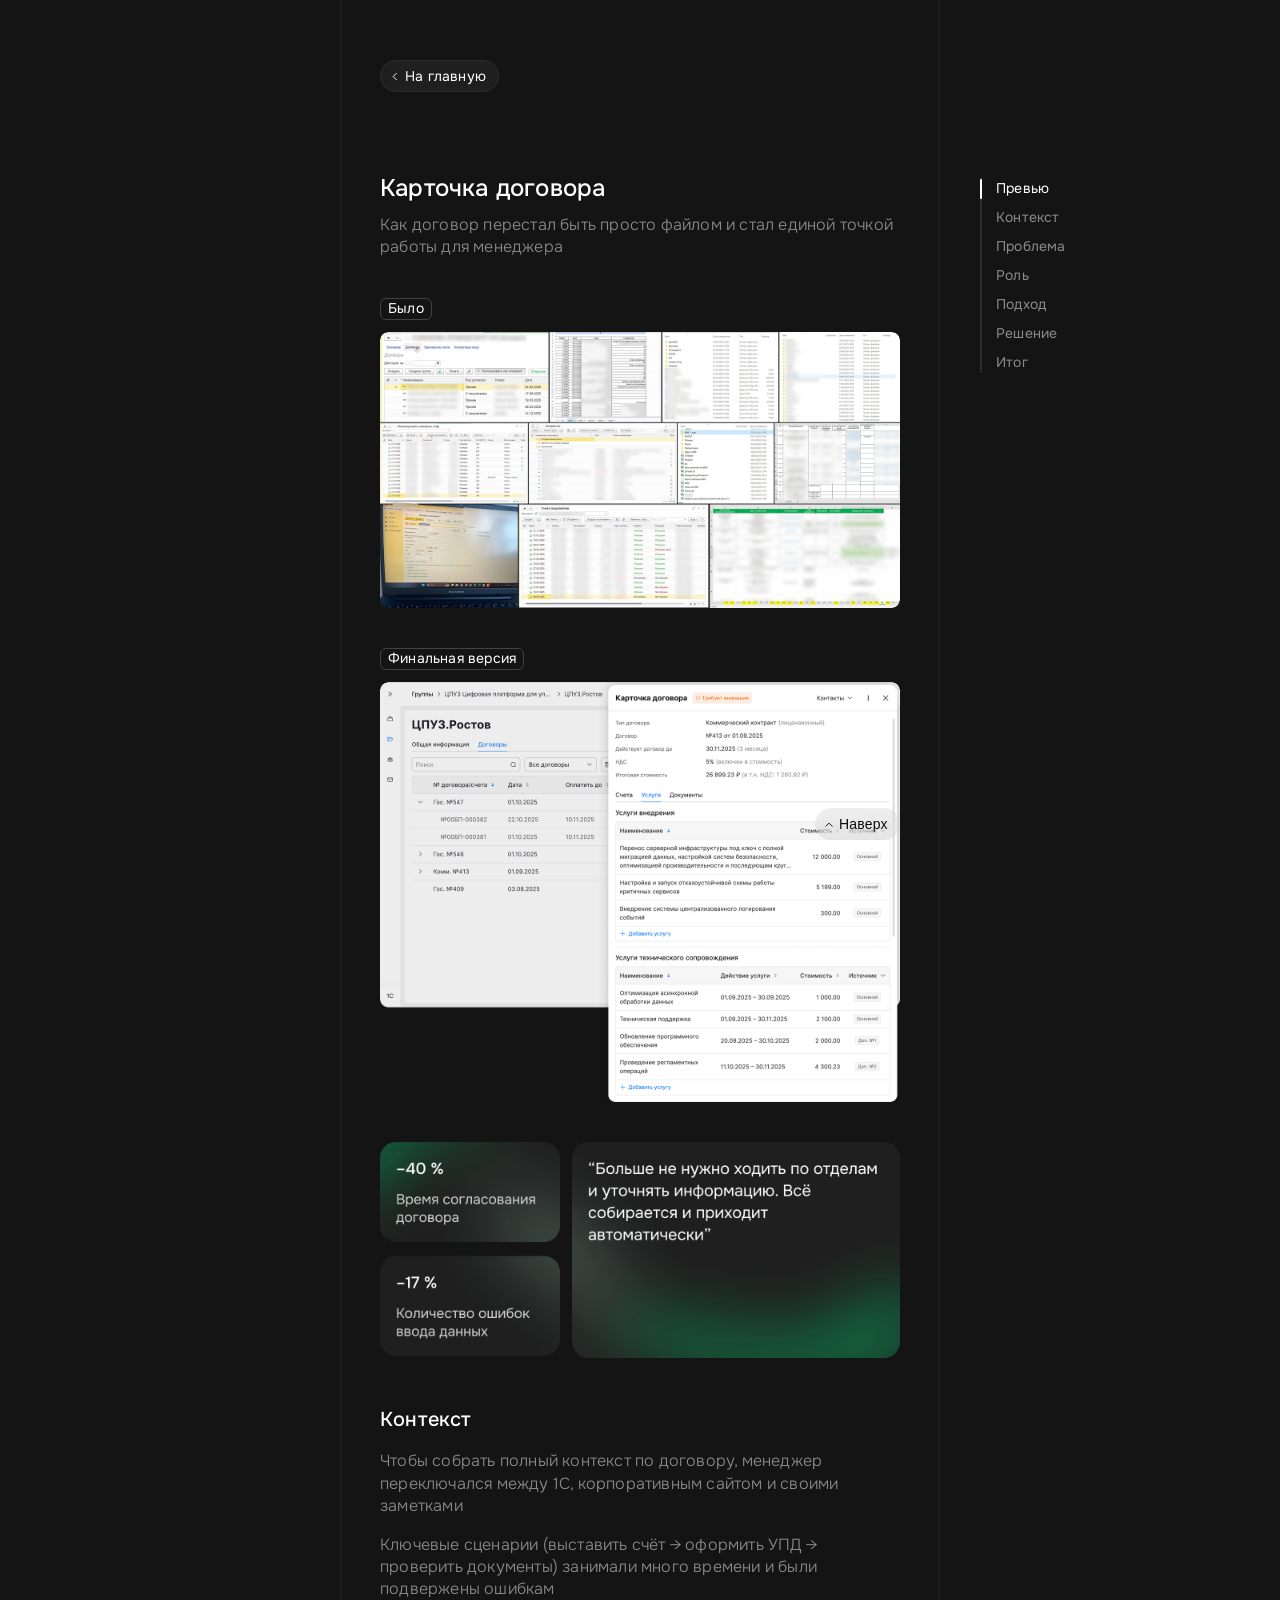
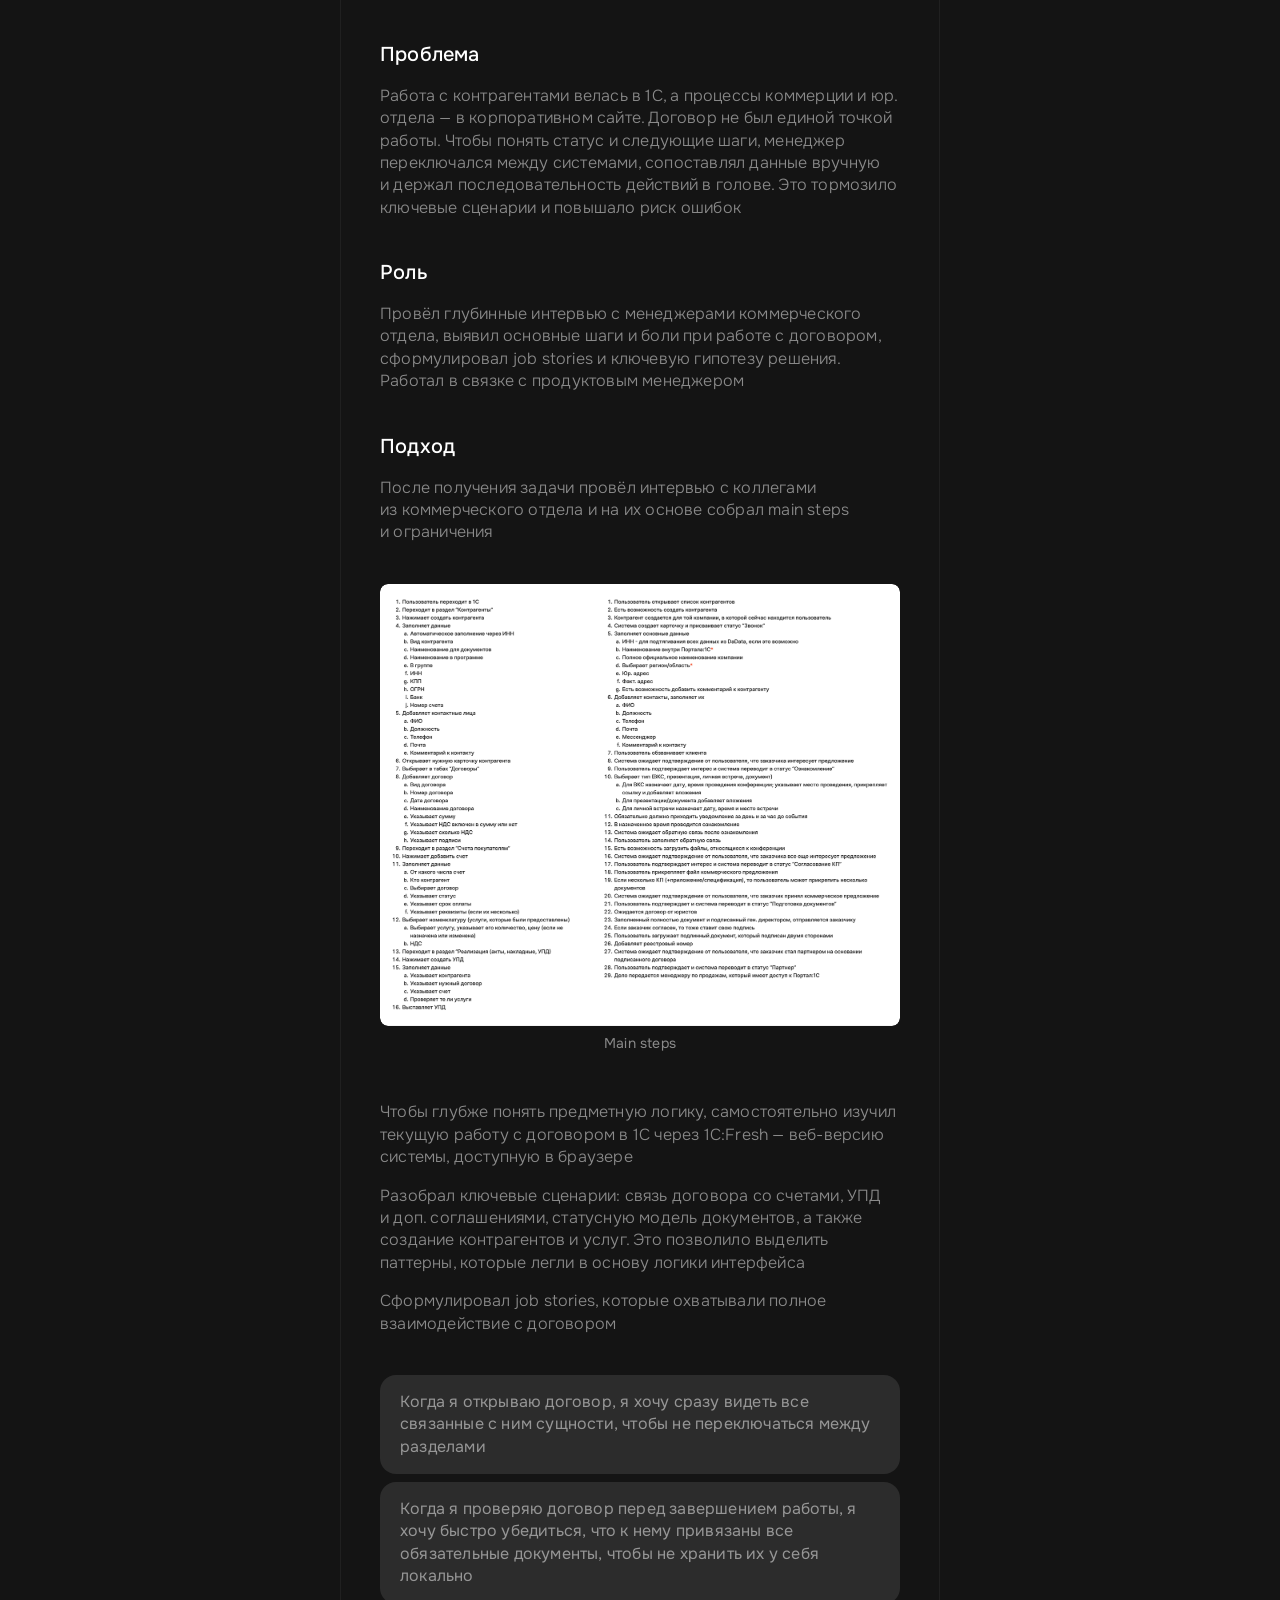
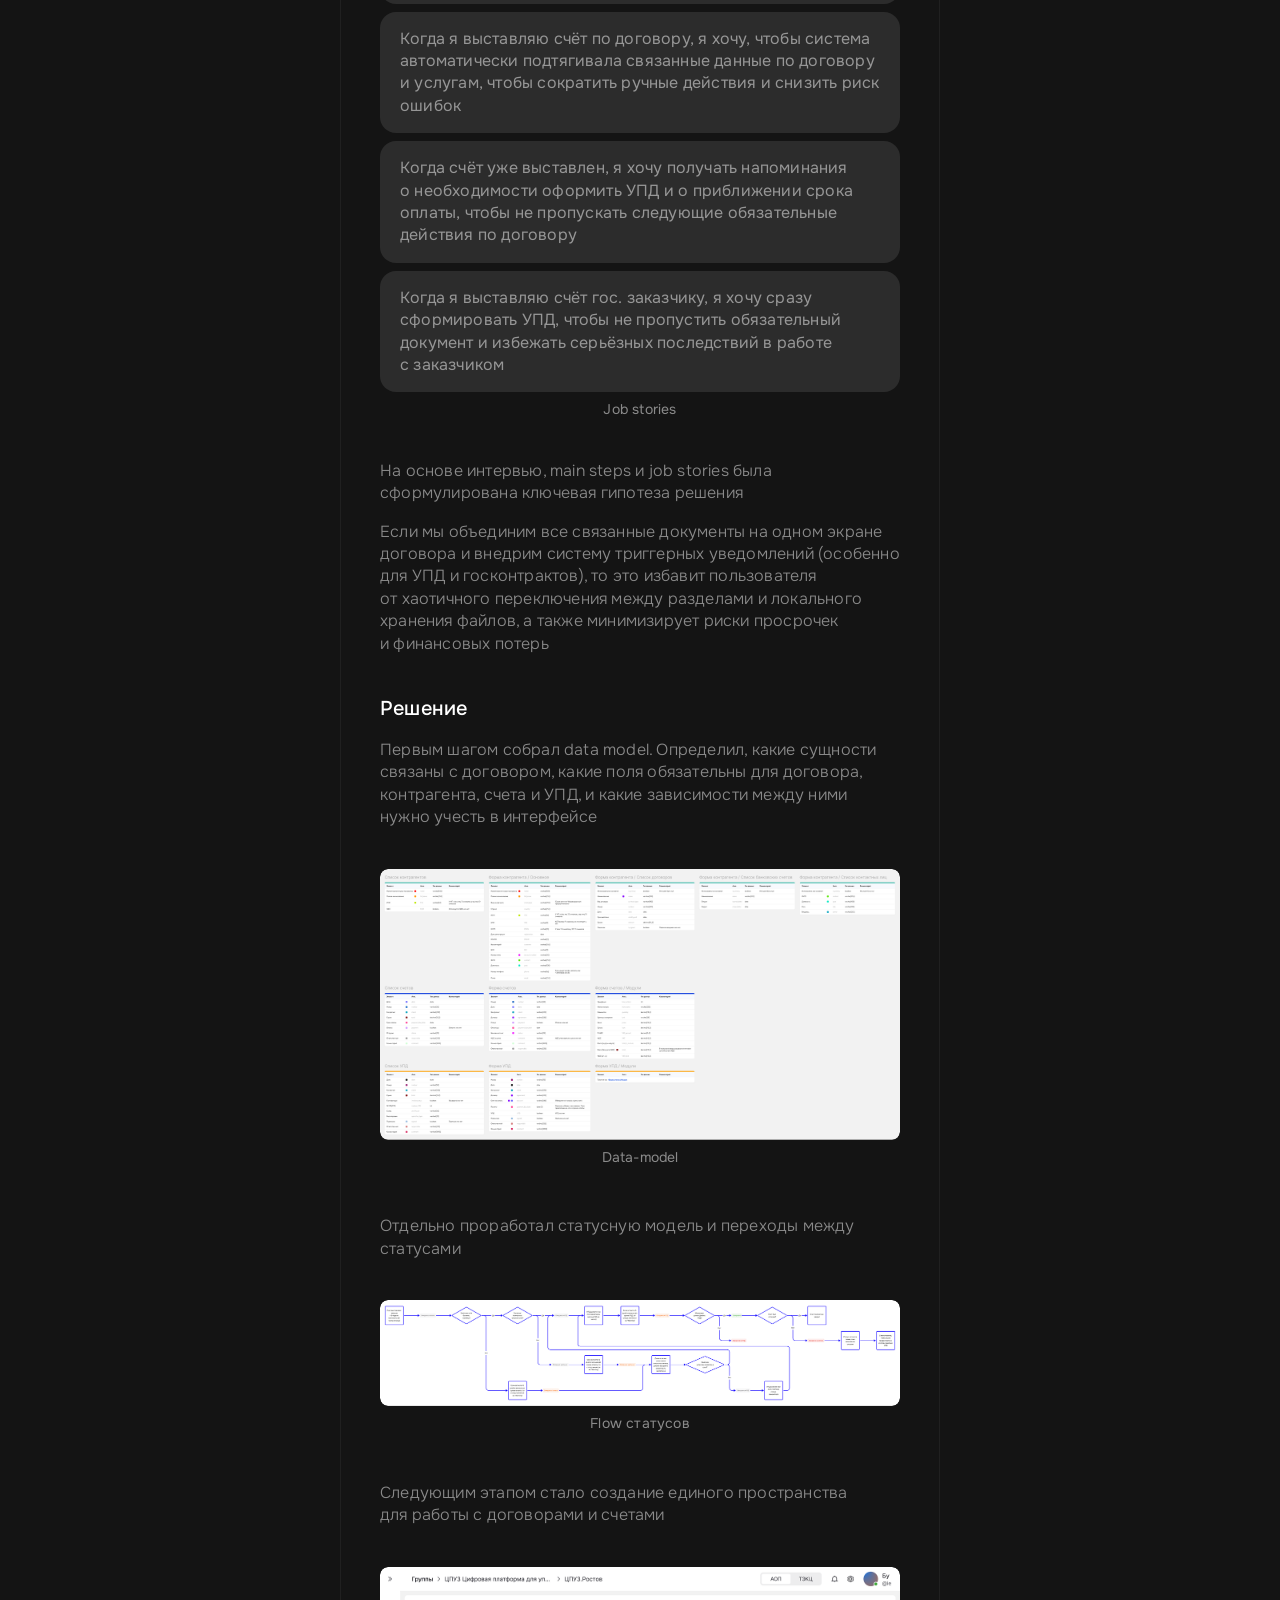
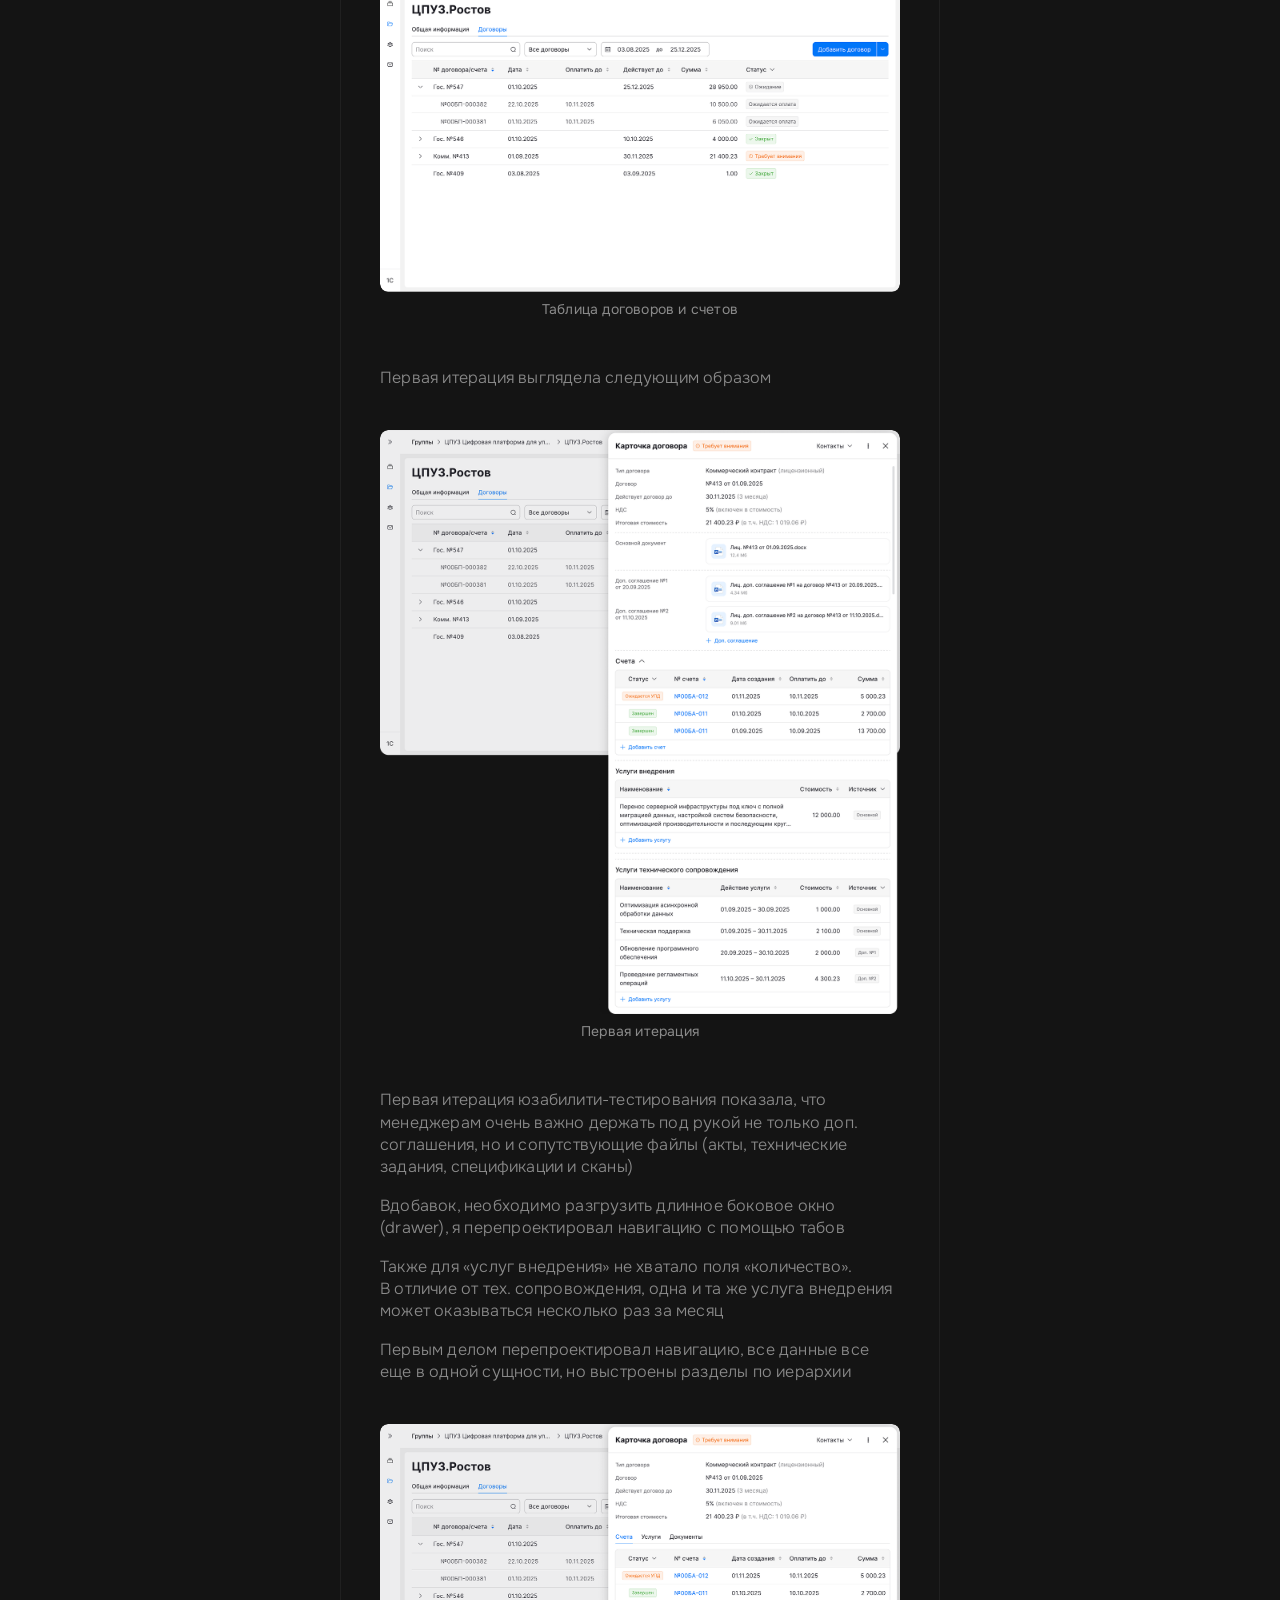
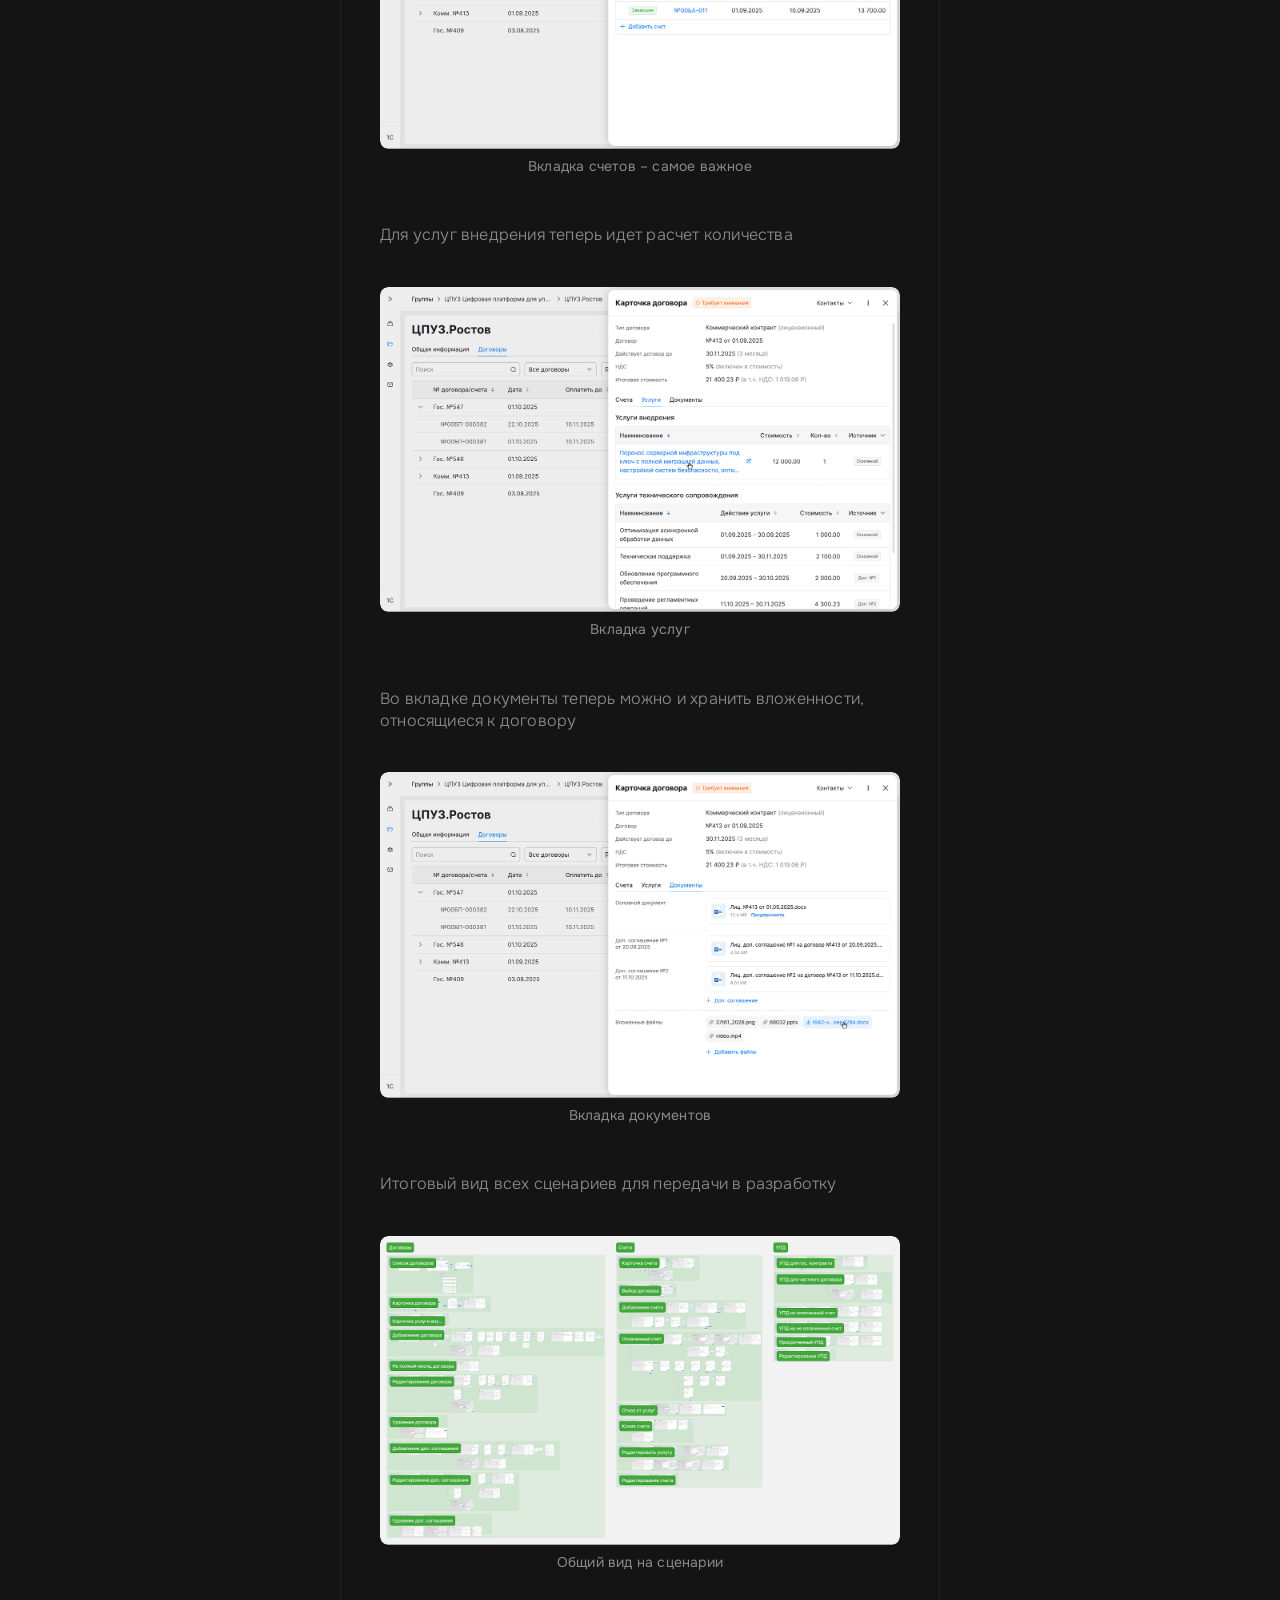
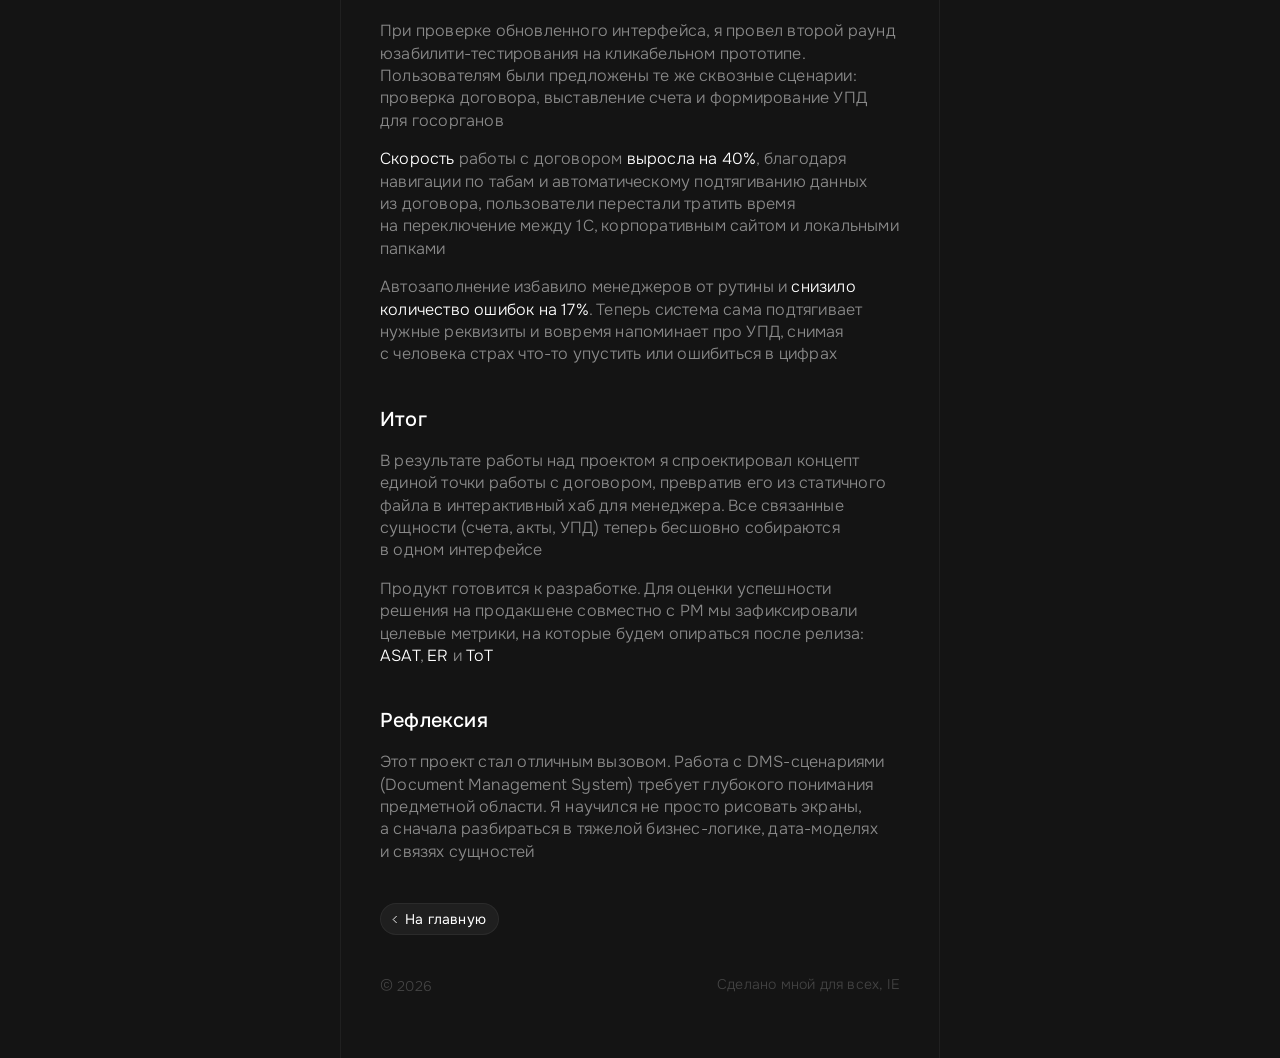
==== commit a97c827e: "v.2.1 - 16.06.2026" ====
--- a/agreement-card.html
+++ b/agreement-card.html
@@ -449,7 +449,6 @@
         </li>
       </ul>
     </nav>
-    <script src="page-nav.js"></script>
     <script src="script.js"></script>
   </body>
 </html>
--- a/styles.css
+++ b/styles.css
@@ -989,12 +989,14 @@
   pointer-events: none;
   transition: opacity 0.2s ease, visibility 0s linear 0.2s;
   z-index: 999;
+  isolation: isolate;
 }
 
 .image-modal.is-active {
   opacity: 1;
   visibility: visible;
   pointer-events: auto;
+  overflow: hidden;
   transition: opacity 0.2s ease;
 }
 
@@ -1008,12 +1010,18 @@
 
 .image-modal__close {
   position: fixed;
-  z-index: 10;
-  padding: 4px;
+  top: 16px;
+  right: 16px;
+  left: auto;
+  z-index: 100;
+  min-width: 44px;
+  min-height: 44px;
+  padding: 10px;
   display: inline-flex;
-  justify-content: flex-start;
+  justify-content: center;
   align-items: center;
   gap: 4px;
+  color: #ffffff;
   background: rgba(255, 255, 255, 0);
   border: 0;
   border-radius: 100px;
@@ -1021,22 +1029,30 @@
   opacity: 0;
   visibility: hidden;
   pointer-events: none;
-  transition: opacity 0.15s ease, visibility 0s linear 0.15s;
+  touch-action: manipulation;
+  -webkit-tap-highlight-color: transparent;
+  transition: opacity 0.15s ease, visibility 0s linear 0.15s, color 0.2s ease;
 }
 
 .image-modal__close.is-ready {
   opacity: 1;
   visibility: visible;
   pointer-events: auto;
-  transition: opacity 0.15s ease, visibility 0s linear 0s;
+  transition: opacity 0.15s ease, visibility 0s linear 0s, color 0.2s ease;
+}
+
+.image-modal__close--dark {
+  color: #141414;
 }
 
 .image-modal__close svg {
   display: block;
+  pointer-events: none;
 }
 
 .image-modal__image {
   position: relative;
+  z-index: 1;
   margin: 0;
   padding: 0;
   height: auto;
@@ -1047,14 +1063,12 @@
   background: transparent;
   border-radius: 0;
   box-shadow: none;
-  transform-origin: center center;
-  transition: transform 0.2s ease;
-  will-change: transform;
 }
 
 .image-modal__video {
   display: none;
   position: relative;
+  z-index: 1;
   margin: 0;
   padding: 0;
   width: auto;
@@ -1099,19 +1113,6 @@
 
 body.image-modal-open {
   touch-action: none;
-}
-
-.image-modal--zoom-enabled .image-modal__image {
-  touch-action: none;
-}
-
-.image-modal--zoomed .image-modal__image {
-  transition: none;
-}
-
-.image-modal--zoom-enabled .image-modal__image {
-  max-width: none;
-  max-height: none;
 }
 
 .story-section {
@@ -1250,6 +1251,19 @@
   outline: 1px solid rgba(255, 255, 255, 0.05);
   outline-offset: -1px;
   mix-blend-mode: normal;
+  transition:
+    opacity 0.3s ease,
+    visibility 0s linear 0.3s,
+    background 0.2s ease,
+    outline-color 0.2s ease;
+}
+
+.action-block .scroll-to-top.scroll-to-top--fallback .back-button-text {
+  transition: color 0.2s ease;
+}
+
+.action-block .scroll-to-top.scroll-to-top--fallback .back-button-icon img {
+  transition: filter 0.2s ease;
 }
 
 .action-block .scroll-to-top.scroll-to-top--dark-foreground .back-button-text {
@@ -1263,6 +1277,10 @@
 .action-block .scroll-to-top.scroll-to-top--dark-foreground {
   background: rgba(20, 20, 20, 0.10);
   outline-color: rgba(20, 20, 20, 0.10);
+}
+
+.action-block .scroll-to-top:not(.scroll-to-top--fallback) .back-button-icon img {
+  transition: none;
 }
 
 .action-block .scroll-to-top.visible {
@@ -1271,6 +1289,14 @@
   transition: opacity 0.3s ease, visibility 0s linear 0s;
 }
 
+.action-block .scroll-to-top.scroll-to-top--fallback.visible {
+  transition:
+    opacity 0.3s ease,
+    visibility 0s linear 0s,
+    background 0.2s ease,
+    outline-color 0.2s ease;
+}
+
 .action-block {
   min-height: 32px;
   align-self: stretch;
@@ -1302,16 +1328,16 @@
     padding: 56px 16px 16px;
   }
 
-  .image-modal__close {
-    top: 16px;
-    right: 16px;
-    left: auto;
-  }
-
   .image-modal__image,
   .image-modal__video {
     max-width: calc(100vw - 32px);
     max-height: calc(100vh - 72px);
+  }
+
+  .image-modal--image .image-modal__image {
+    touch-action: none;
+    transform-origin: center center;
+    will-change: transform;
   }
 
   .page:not(.case-study) .header,
